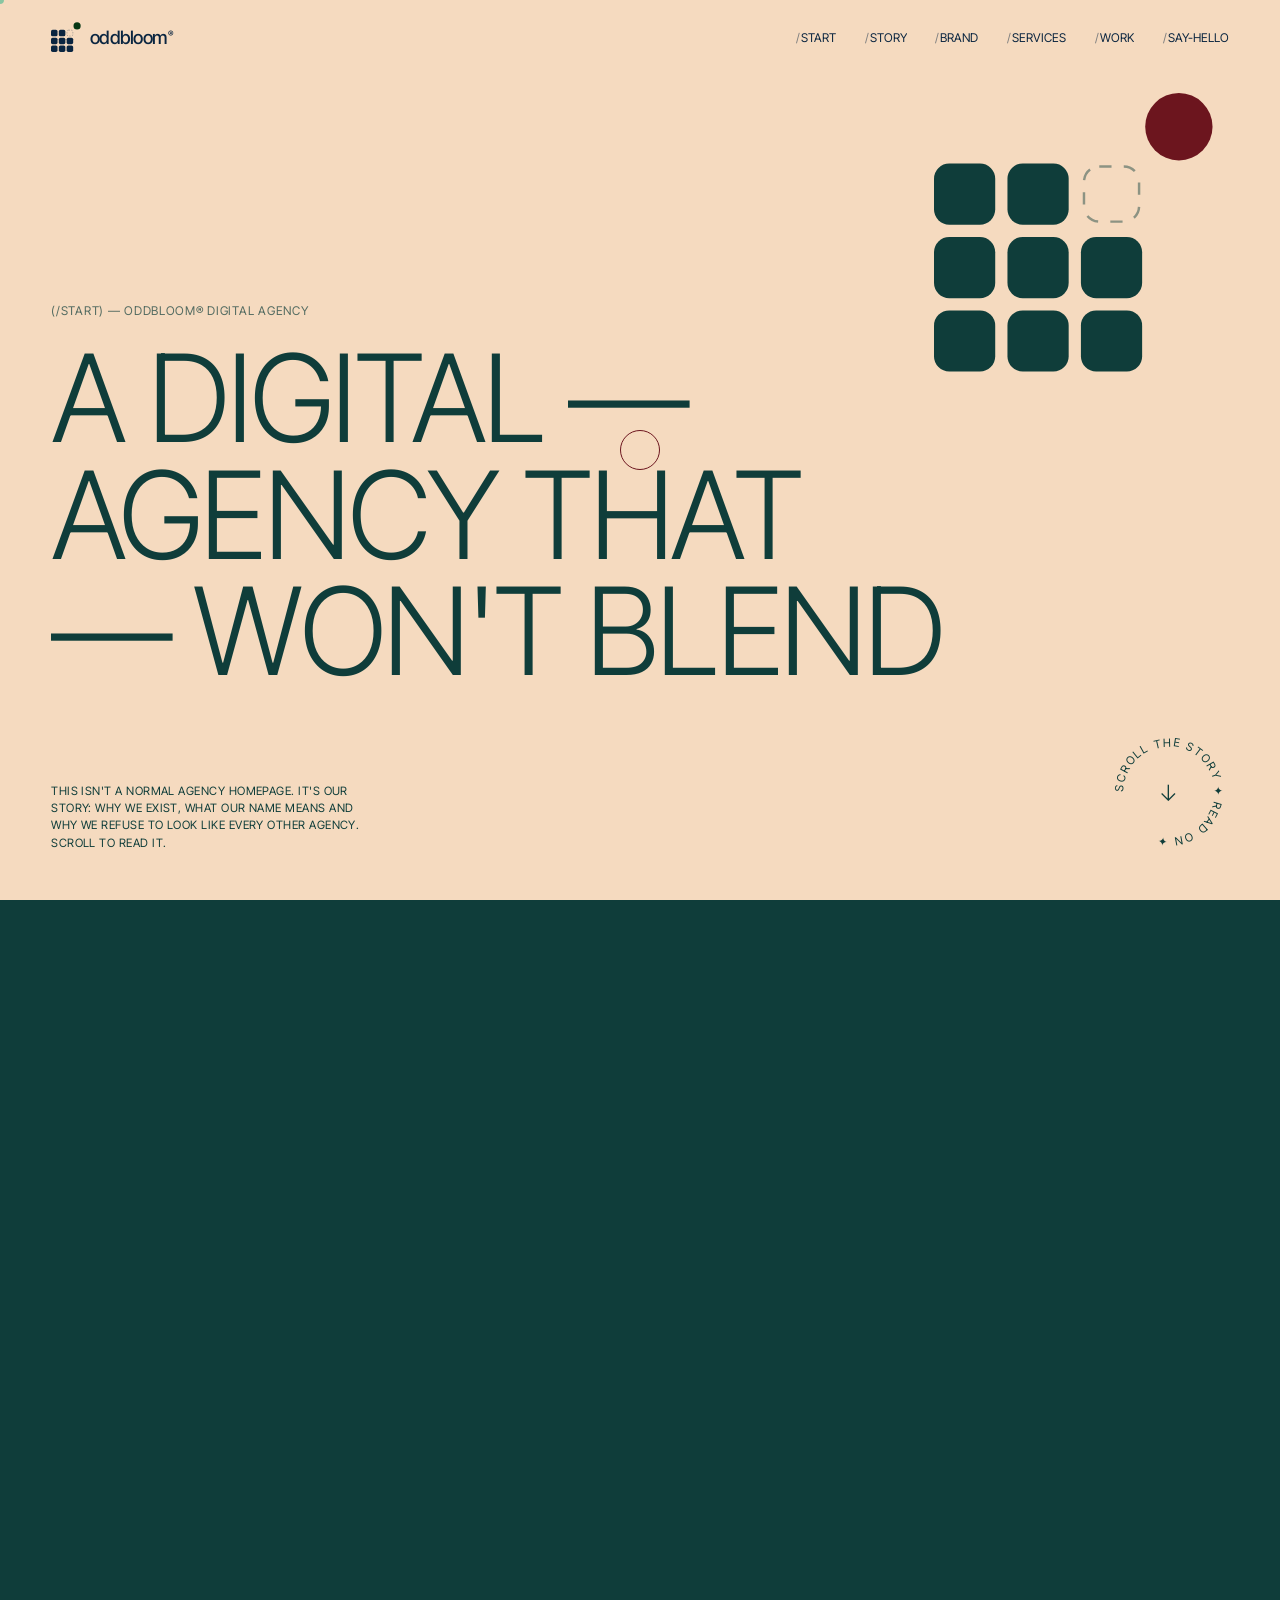
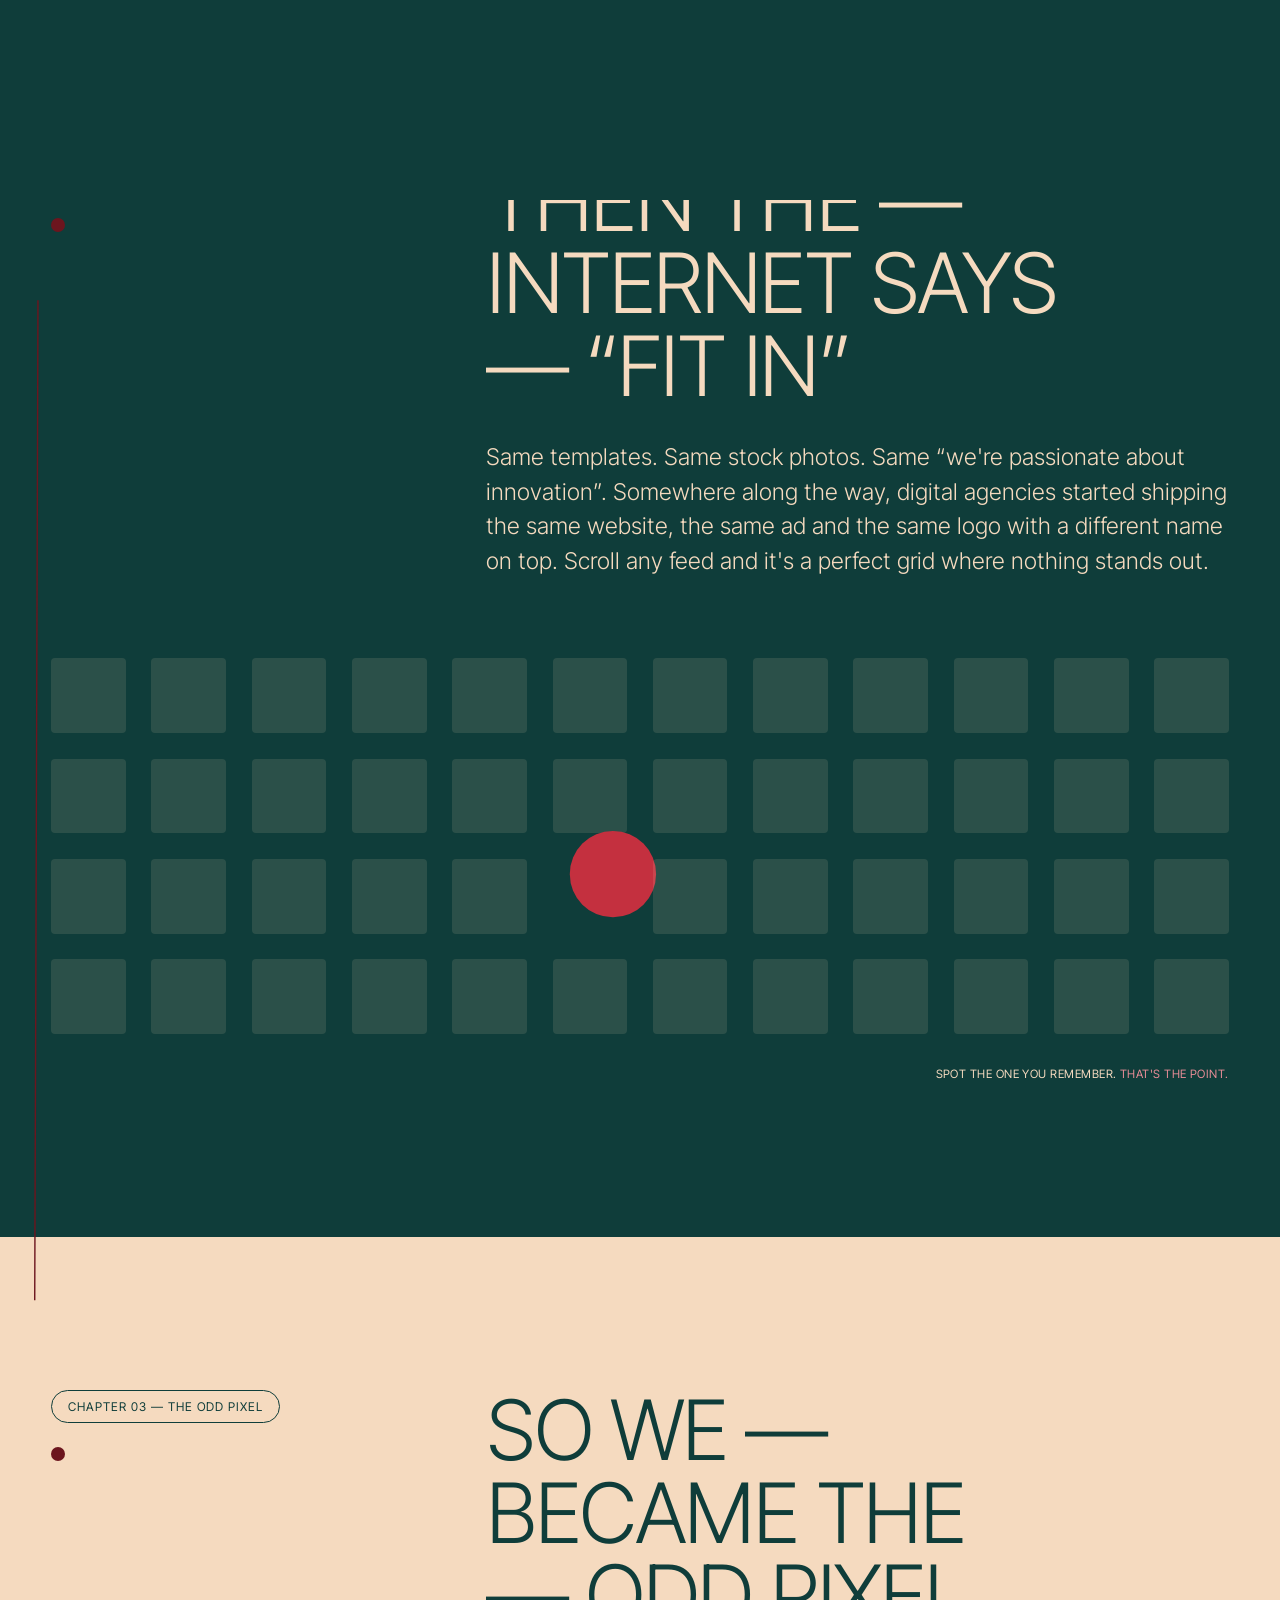
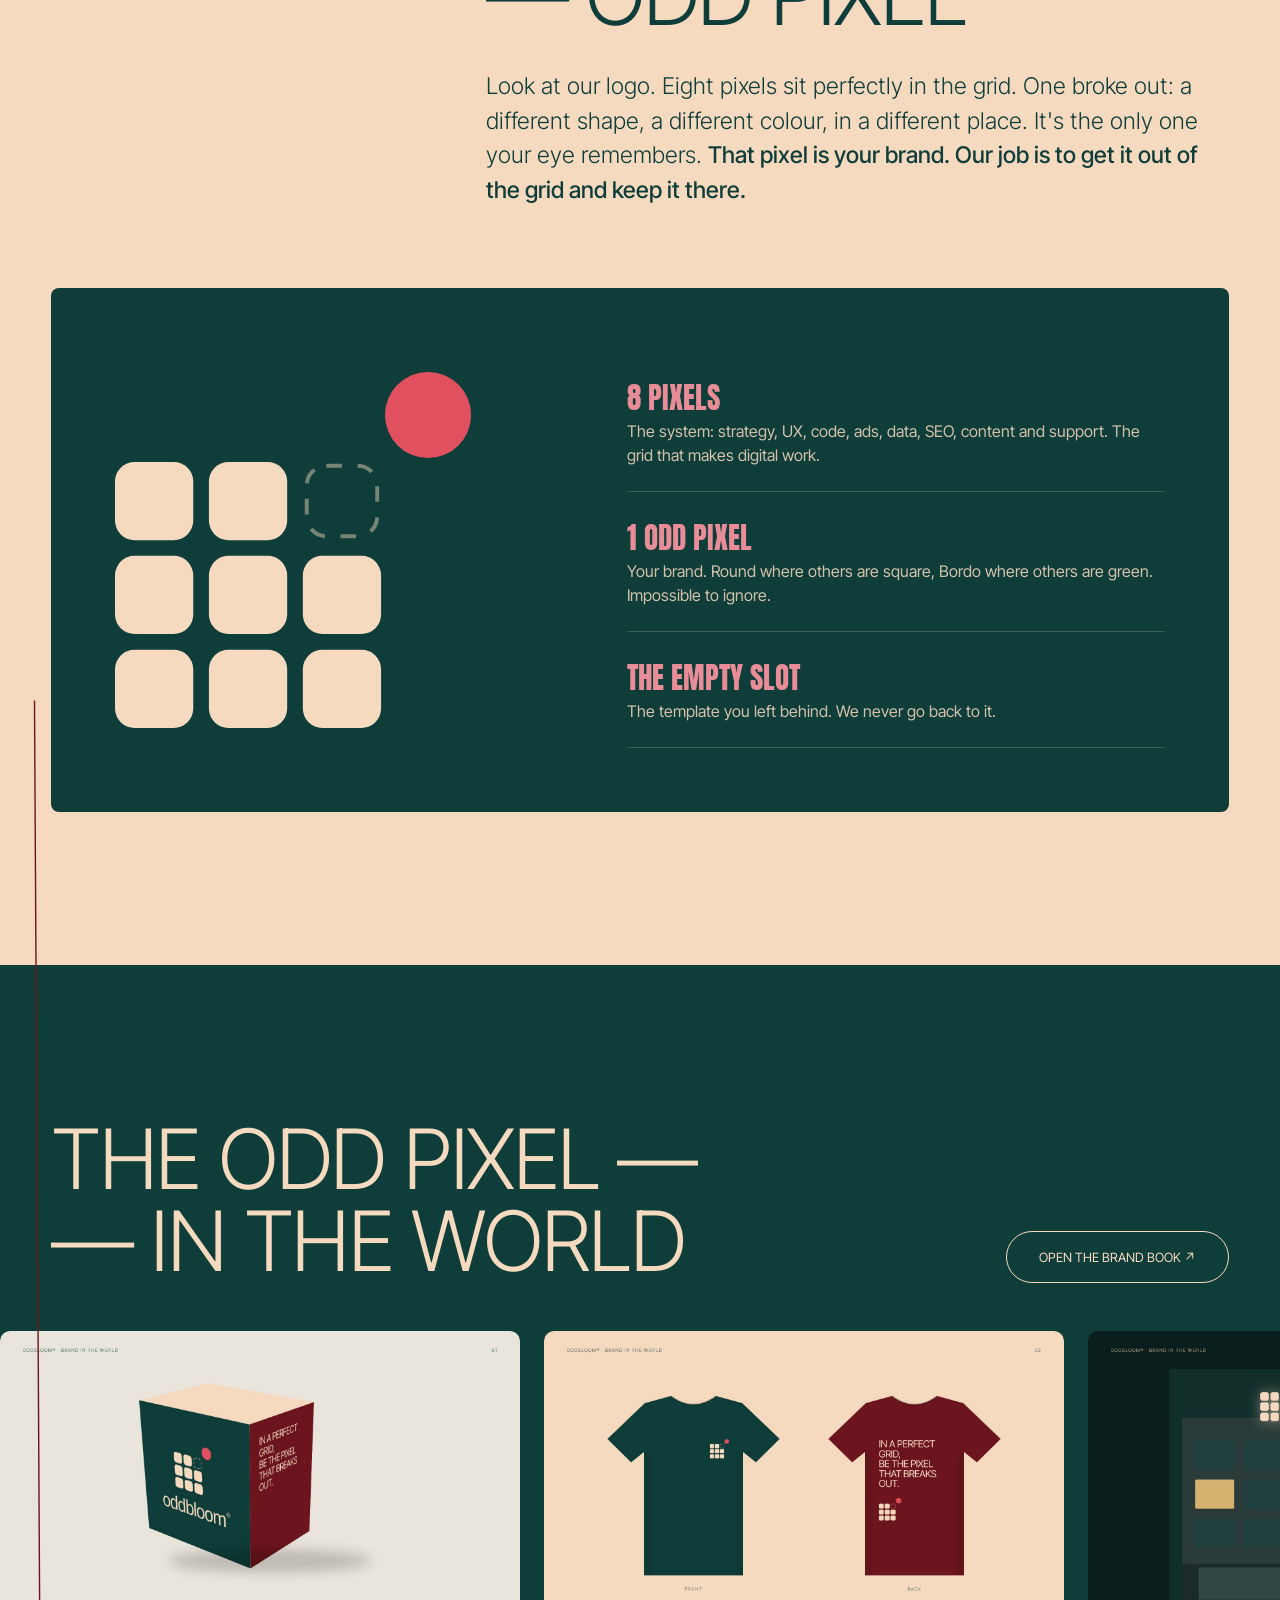
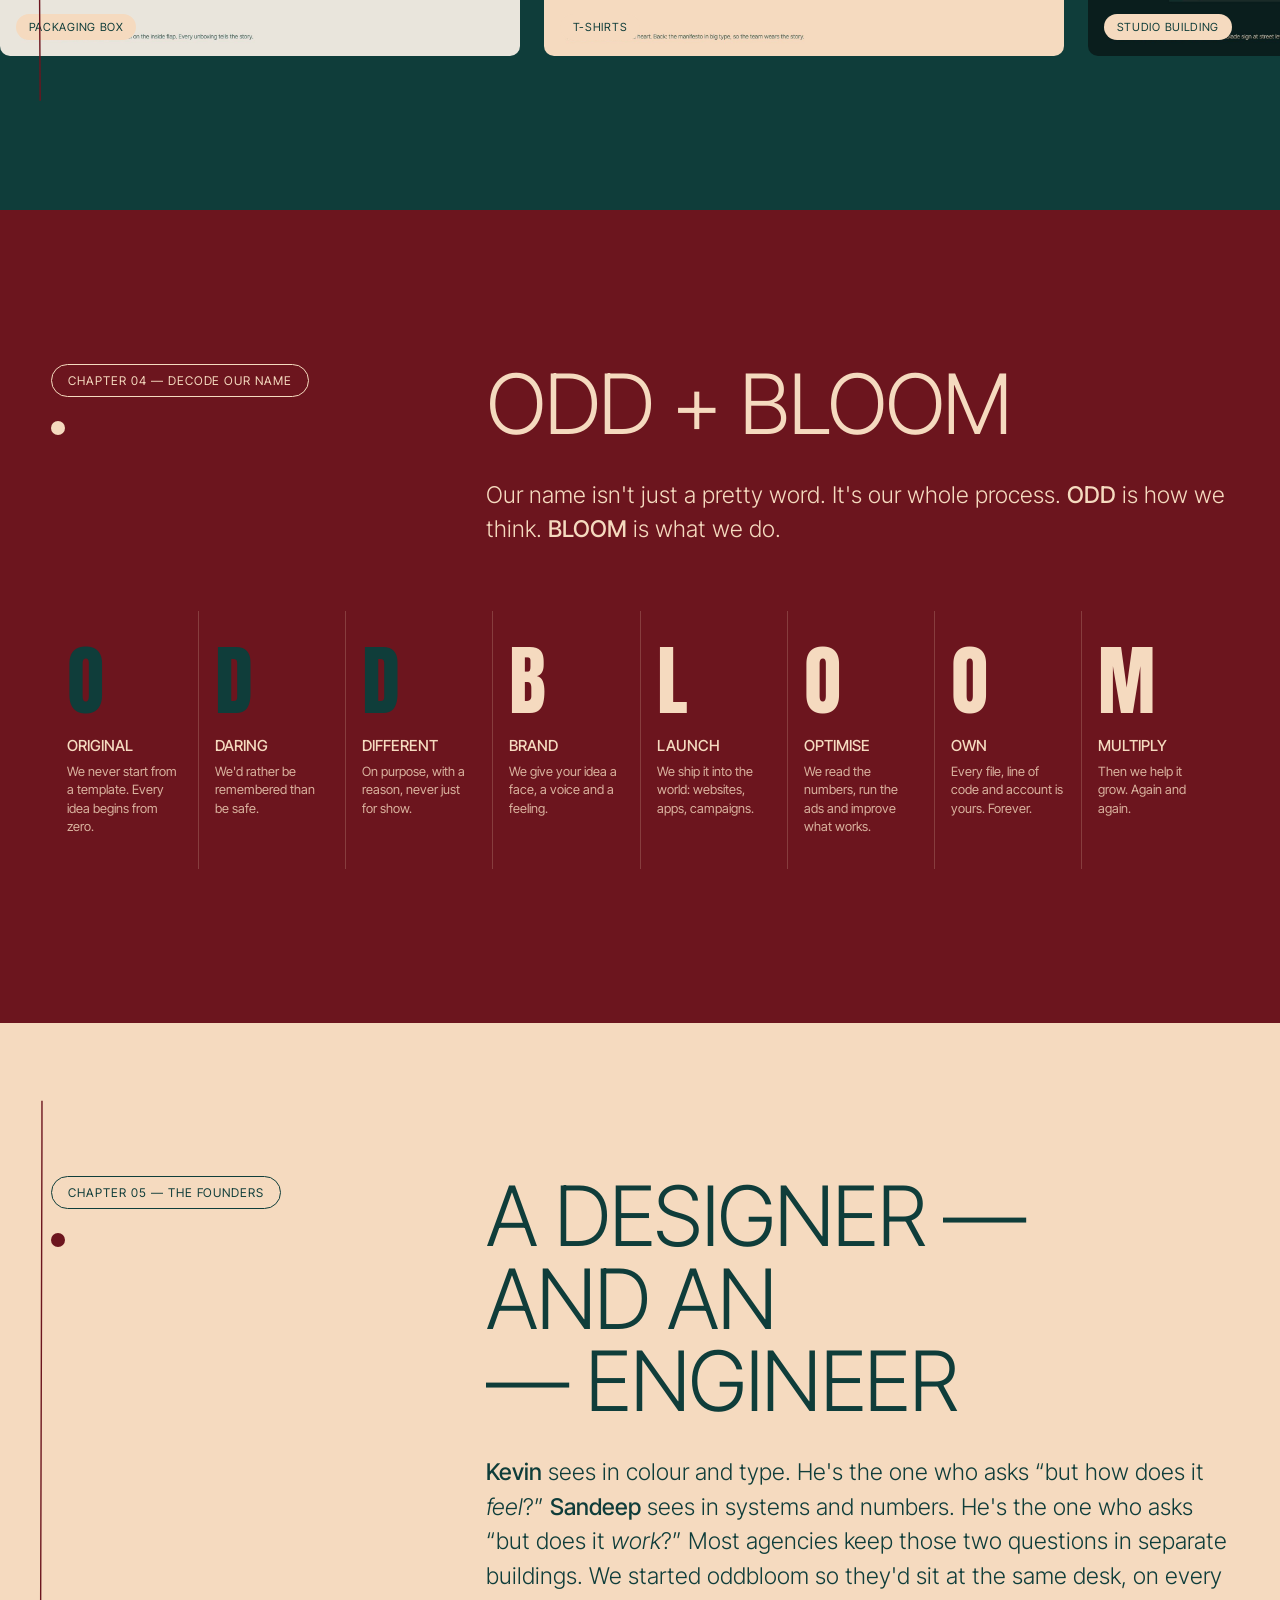
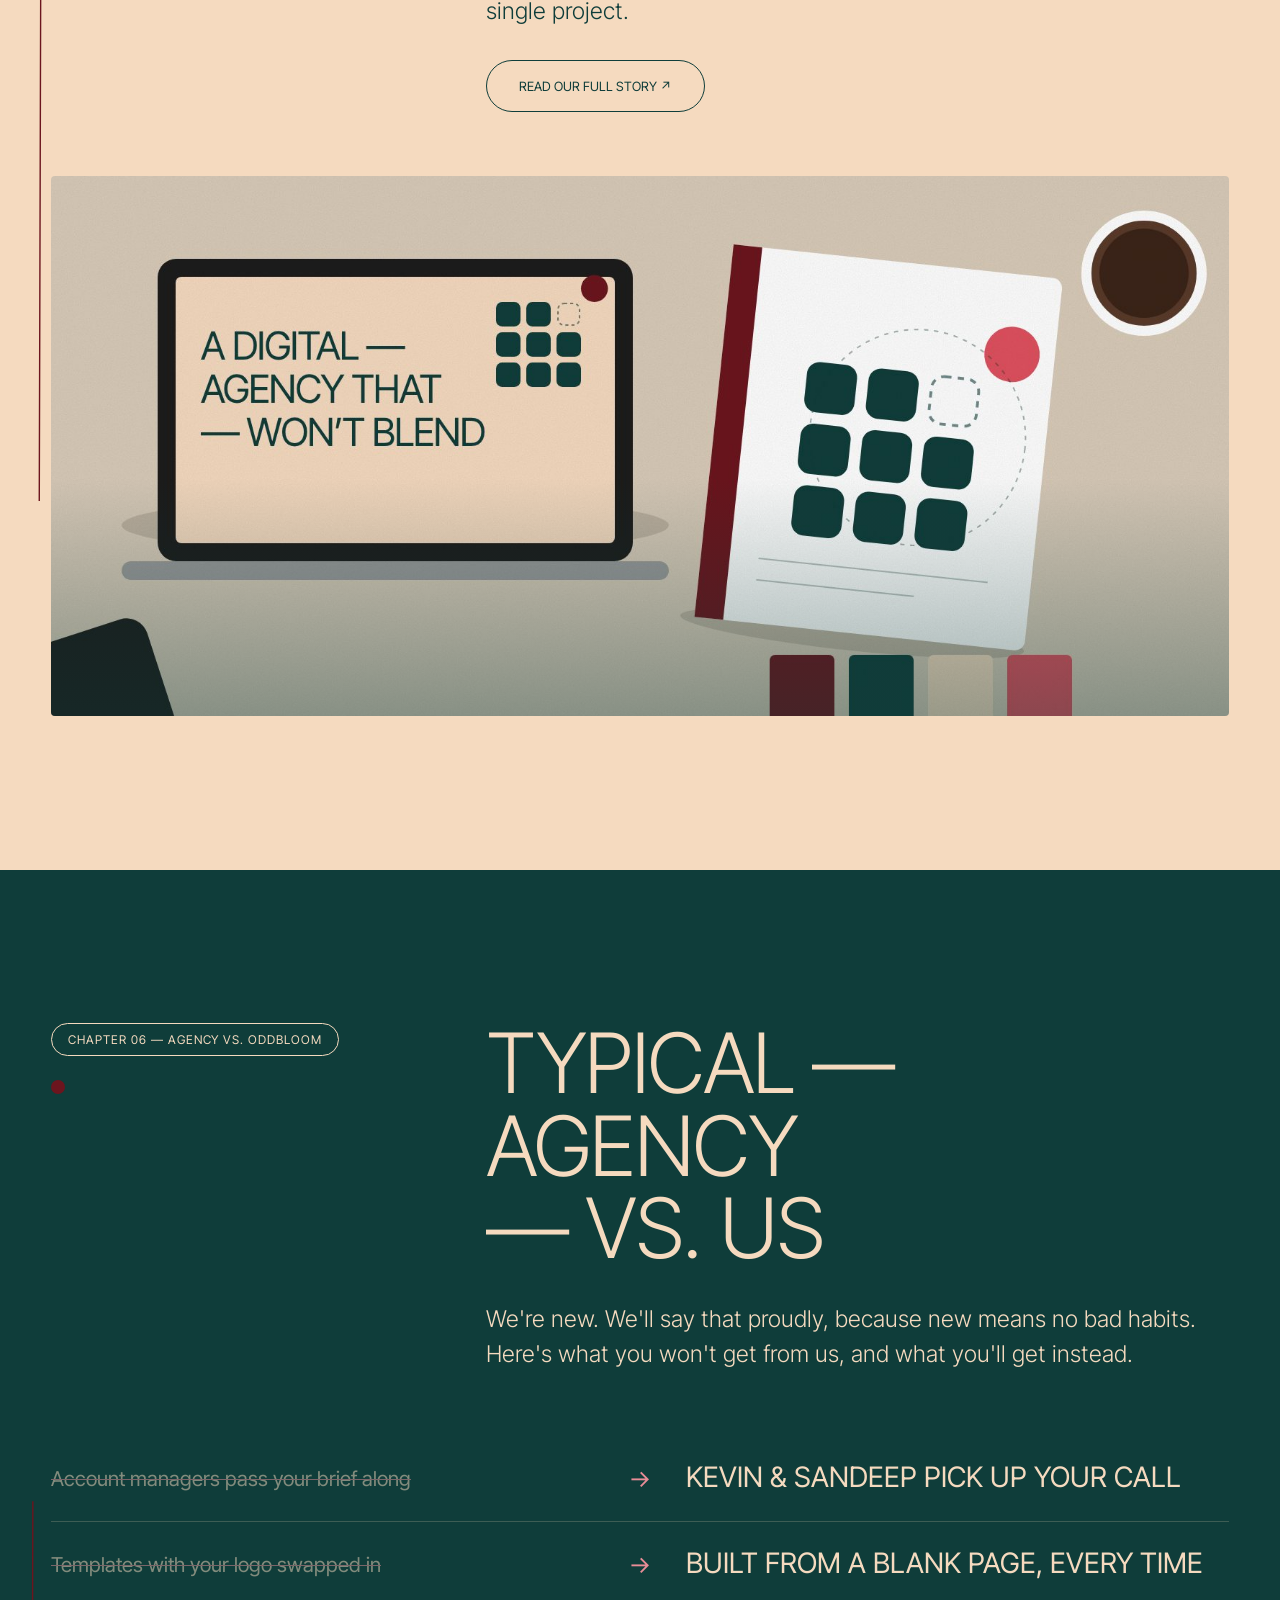
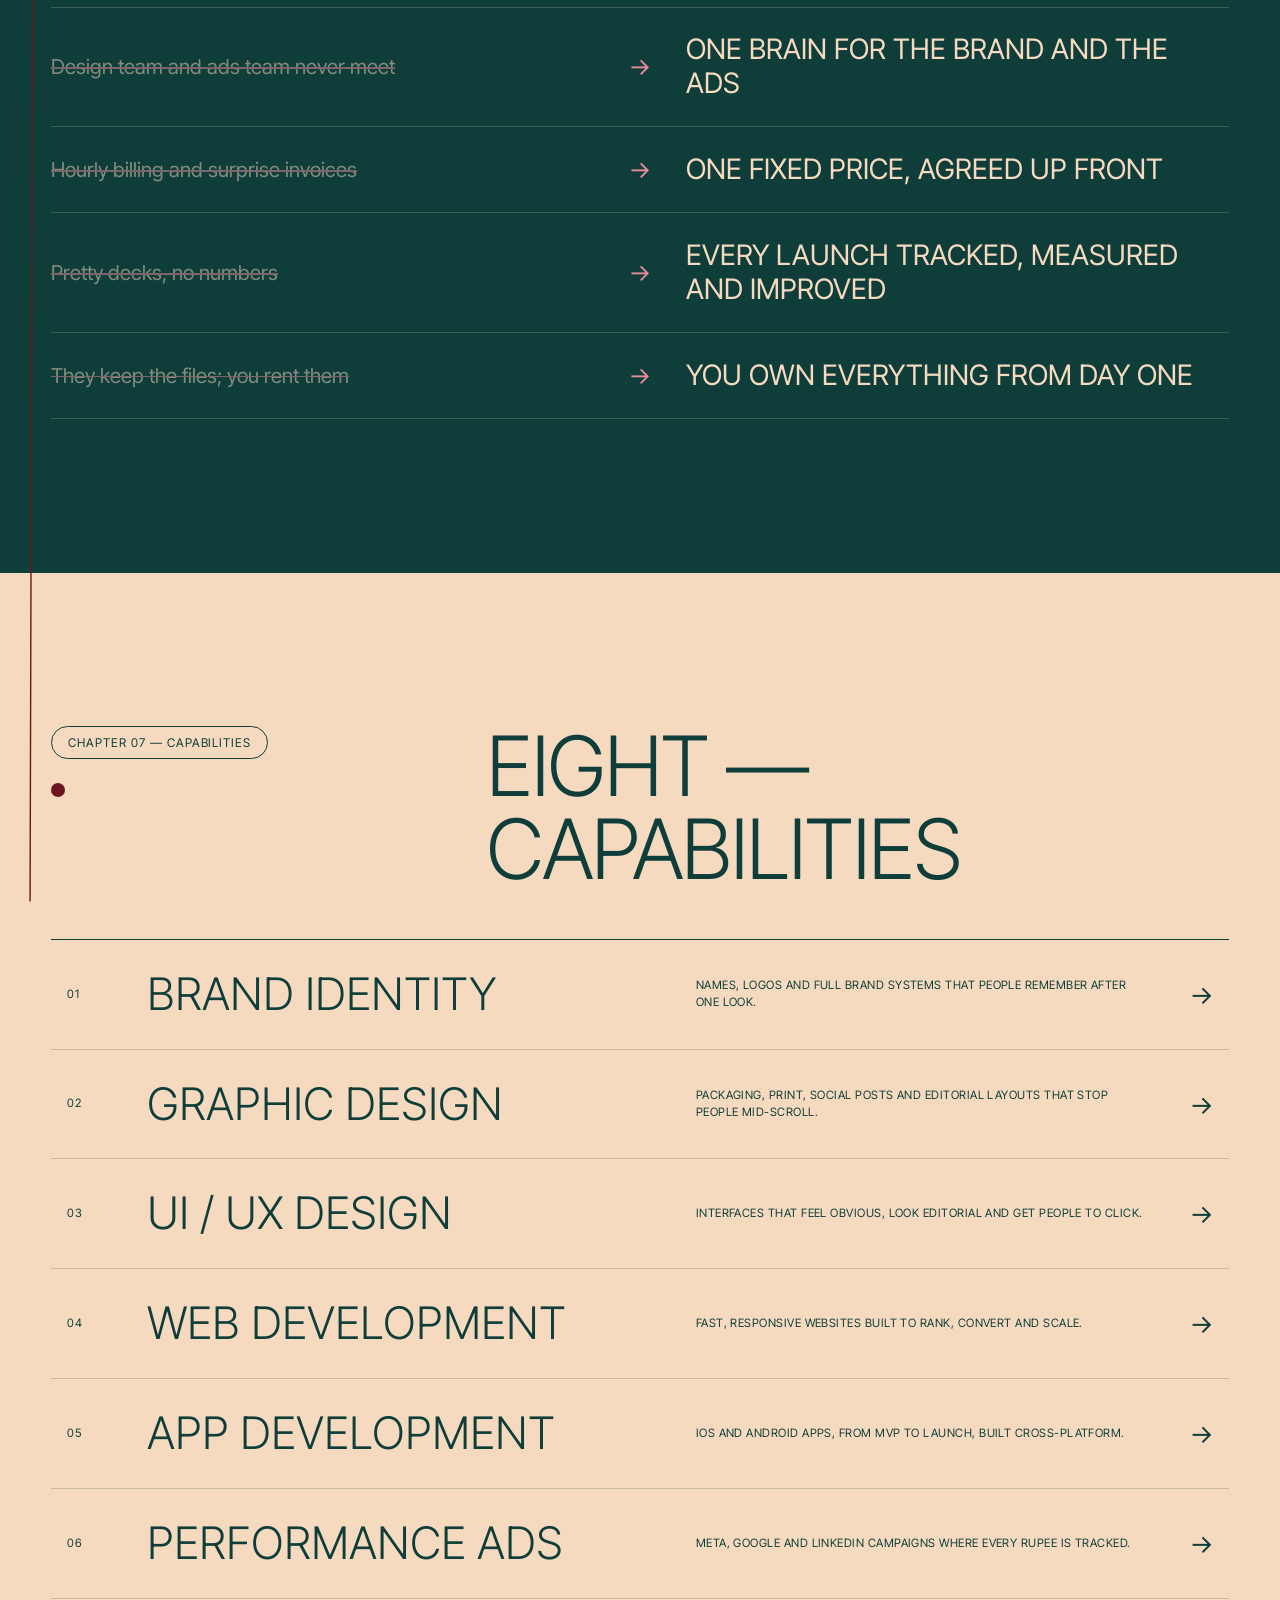
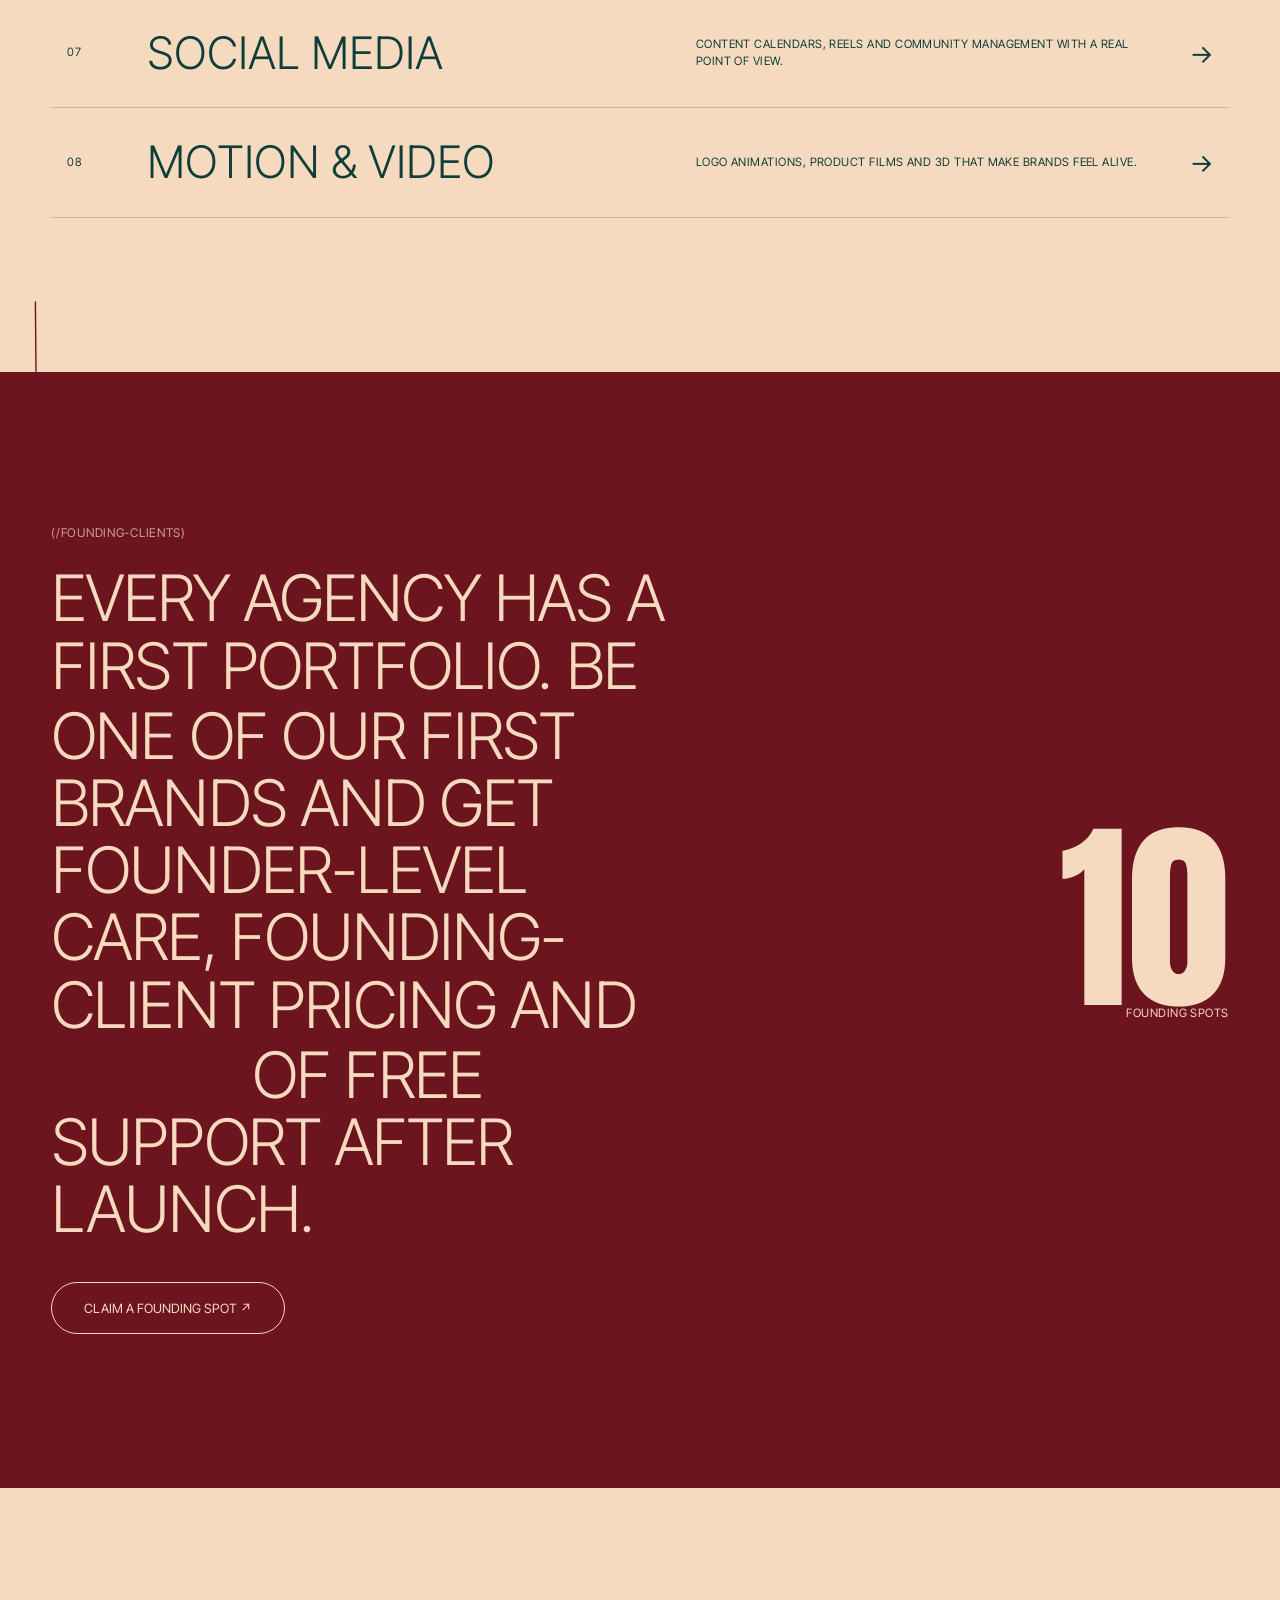
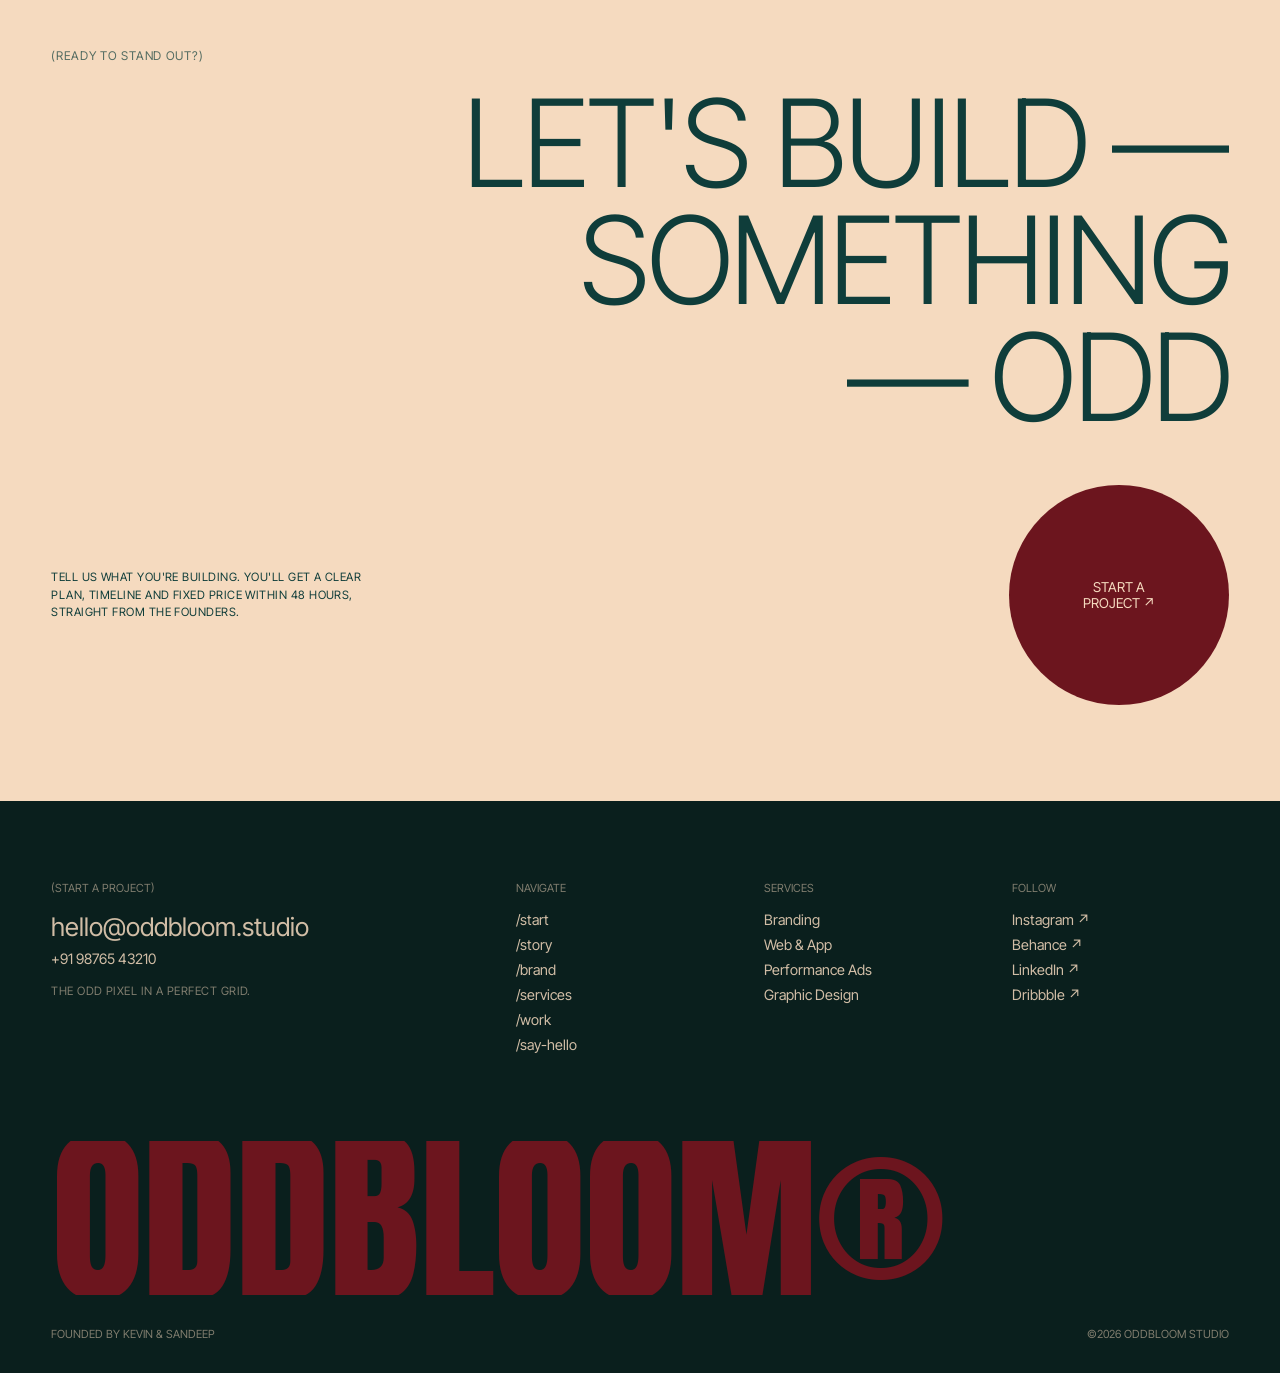
==== index.html @ 6abc6813 "first commit" ====
<!DOCTYPE html>
<html lang="en">
<head>
<meta charset="UTF-8"><meta name="viewport" content="width=device-width, initial-scale=1.0">
<title>Digital agency that won’t blend in — oddbloom® Digital Agency</title>
<meta name="description" content="oddbloom — a new-generation digital agency for brand, design, development and ads. Founded by Kevin & Sandeep.">
<meta property="og:title" content="oddbloom® — the digital agency that won’t blend in."><meta name="theme-color" content="#0F3D3A">
<link rel="icon" href="data:image/svg+xml,%3Csvg xmlns='http://www.w3.org/2000/svg' viewBox='-6 -6 58 58'%3E%3Crect x='-6' y='-6' width='58' height='58' rx='12' fill='%230F3D3A'/%3E%3Cg fill='%23F5DABF'%3E%3Crect x='0' y='12' width='10' height='10' rx='2.5'/%3E%3Crect x='12' y='12' width='10' height='10' rx='2.5'/%3E%3Crect x='0' y='24' width='10' height='10' rx='2.5'/%3E%3Crect x='12' y='24' width='10' height='10' rx='2.5'/%3E%3Crect x='24' y='24' width='10' height='10' rx='2.5'/%3E%3Crect x='0' y='36' width='10' height='10' rx='2.5'/%3E%3Crect x='12' y='36' width='10' height='10' rx='2.5'/%3E%3Crect x='24' y='36' width='10' height='10' rx='2.5'/%3E%3C/g%3E%3Ccircle cx='40' cy='6' r='5.5' fill='%23E0505E'/%3E%3C/svg%3E">
<link rel="preconnect" href="https://fonts.googleapis.com"><link rel="preconnect" href="https://fonts.gstatic.com" crossorigin>
<link href="https://fonts.googleapis.com/css2?family=Anton&family=Inter+Tight:wght@300;400;500&display=swap" rel="stylesheet">
<link rel="stylesheet" href="css/style.css">
</head>
<body>
<div class="preloader" id="preloader">
  <div class="pl-layer b"></div>
  <div class="pl-layer g">
    <div class="pl-top"><span>(Digital agency — est. 2026)</span><span>Kevin &amp; Sandeep</span></div>
    <div class="pl-logo"><svg class="mark" viewBox="0 0 46 46" aria-hidden="true"><g class="rot"><rect class="px" x="0" y="12" width="10" height="10" rx="2.5"/><rect class="px" x="12" y="12" width="10" height="10" rx="2.5"/><rect class="px" x="0" y="24" width="10" height="10" rx="2.5"/><rect class="px" x="12" y="24" width="10" height="10" rx="2.5"/><rect class="px" x="24" y="24" width="10" height="10" rx="2.5"/><rect class="px" x="0" y="36" width="10" height="10" rx="2.5"/><rect class="px" x="12" y="36" width="10" height="10" rx="2.5"/><rect class="px" x="24" y="36" width="10" height="10" rx="2.5"/></g><rect class="ghost" x="24.5" y="12.5" width="9" height="9" rx="2.5"/><circle class="odd" cx="40" cy="6" r="5.5"/></svg><span>oddbloom</span></div>
    <div><div class="pl-words"><span>Odd ideas.</span><span>Bold design.</span><span>Smart ads.</span><span>Digital growth.</span></div>
    <div class="pl-bottom"><div class="pl-count"><span id="plCount">0</span>%</div><div class="pl-bar"><i id="plBar"></i></div></div></div>
  </div>
</div>
<div class="pt"><i></i><i></i></div>
<div class="cursor"></div><div class="cursor-ring"></div>
<div class="progress"></div>
<header class="header">
  <a href="index.html" class="logo" aria-label="oddbloom home"><svg class="mark" viewBox="0 0 46 46" aria-hidden="true"><g><rect class="px" x="0" y="12" width="10" height="10" rx="2.5"/><rect class="px" x="12" y="12" width="10" height="10" rx="2.5"/><rect class="px" x="0" y="24" width="10" height="10" rx="2.5"/><rect class="px" x="12" y="24" width="10" height="10" rx="2.5"/><rect class="px" x="24" y="24" width="10" height="10" rx="2.5"/><rect class="px" x="0" y="36" width="10" height="10" rx="2.5"/><rect class="px" x="12" y="36" width="10" height="10" rx="2.5"/><rect class="px" x="24" y="36" width="10" height="10" rx="2.5"/></g><rect class="ghost" x="24.5" y="12.5" width="9" height="9" rx="2.5"/><circle class="odd" cx="40" cy="6" r="5.5"/></svg><span>oddbloom<sup>®</sup></span></a>
  <nav class="nav"><a href="index.html"><i>/</i>start</a><a href="about.html"><i>/</i>story</a><a href="brand.html"><i>/</i>brand</a><a href="services.html"><i>/</i>services</a><a href="work.html"><i>/</i>work</a><a href="contact.html"><i>/</i>say-hello</a></nav>
  <button class="menu-btn" aria-label="Menu"><span></span><span></span></button>
</header>
<div class="menu">
  <a href="index.html"><span>/start</span></a><a href="about.html"><span>/story</span></a><a href="brand.html"><span>/brand</span></a><a href="services.html"><span>/services</span></a><a href="work.html"><span>/work</span></a><a href="contact.html"><span>/say-hello</span></a>
</div>
<main>
<section class="hero story-hero">
  <div class="hero-mark"><svg class="mark" viewBox="0 0 46 46" aria-hidden="true"><g class="rot"><rect class="px" x="0" y="12" width="10" height="10" rx="2.5"/><rect class="px" x="12" y="12" width="10" height="10" rx="2.5"/><rect class="px" x="0" y="24" width="10" height="10" rx="2.5"/><rect class="px" x="12" y="24" width="10" height="10" rx="2.5"/><rect class="px" x="24" y="24" width="10" height="10" rx="2.5"/><rect class="px" x="0" y="36" width="10" height="10" rx="2.5"/><rect class="px" x="12" y="36" width="10" height="10" rx="2.5"/><rect class="px" x="24" y="36" width="10" height="10" rx="2.5"/></g><rect class="ghost" x="24.5" y="12.5" width="9" height="9" rx="2.5"/><circle class="odd" cx="40" cy="6" r="5.5"/></svg></div>
  <span class="label">(/start) — oddbloom® digital agency</span>
  <h1 class="big"><span class="line"><span>A DIGITAL —</span></span><span class="line"><span>AGENCY THAT</span></span><span class="line"><span>— WON'T BLEND</span></span></h1>
  <div class="hero-meta">
    <p class="small">This isn't a normal agency homepage. It's our story: why we exist, what our name means and why we refuse to look like every other agency. Scroll to read it.</p>
    <div class="circle-badge"><svg viewBox="0 0 100 100"><defs><path id="c" d="M50,50 m-38,0 a38,38 0 1,1 76,0 a38,38 0 1,1 -76,0"/></defs><text><textPath href="#c">scroll the story ✦ read on ✦ </textPath></text></svg><b>↓</b></div>
  </div>
</section>

<div class="chapter-ind"><i></i><span>Prologue</span></div>
<div class="story">
  <svg class="stem" preserveAspectRatio="none" viewBox="0 0 10 1000"><path d="M5 0 C 9 120, 1 240, 5 360 S 9 600, 5 720 S 1 900, 5 1000"/></svg>

  <!-- CHAPTER 1 -->
  <section class="chapter sec">
    <div class="container split">
      <div><span class="chap-tag" data-chapter="01 — The Idea">Chapter 01 — The Idea</span><span class="bud"></span></div>
      <div>
        <p class="statement scrub">It starts with a thought you can't shake. A café that feels like home. An app your city needs. A brand your grandmother would be proud of. It's a little strange and it doesn't fit any category yet. Most agencies try to sand it down until it fits a template. We think that oddness is your biggest advantage.</p>
      </div>
    </div>
  </section>

  <!-- CHAPTER 2 -->
  <section class="chapter sec dark">
    <div class="container">
      <div class="split">
        <div><span class="chap-tag" data-chapter="02 — The Scroll of Sameness">Chapter 02 — The Scroll of Sameness</span><span class="bud"></span></div>
        <div>
          <h2 class="h2"><span class="line"><span>THEN THE —</span></span><span class="line"><span>INTERNET SAYS</span></span><span class="line"><span>— “FIT IN”</span></span></h2>
          <p class="lead reveal">Same templates. Same stock photos. Same “we're passionate about innovation”. Somewhere along the way, digital agencies started shipping the same website, the same ad and the same logo with a different name on top. Scroll any feed and it's a perfect grid where nothing stands out.</p>
        </div>
      </div>
      <div class="field-wrap reveal"><div class="field-grid"><i></i><i></i><i></i><i></i><i></i><i></i><i></i><i></i><i></i><i></i><i></i><i></i><i></i><i></i><i></i><i></i><i></i><i></i><i></i><i></i><i></i><i></i><i></i><i></i><i></i><i></i><i></i><i></i><i></i><i class="odd-one"></i><i></i><i></i><i></i><i></i><i></i><i></i><i></i><i></i><i></i><i></i><i></i><i></i><i></i><i></i><i></i><i></i><i></i><i></i></div><p class="small field-cap">Spot the one you remember. <span>That's the point.</span></p></div>
    </div>
  </section>

  <!-- CHAPTER 3 -->
  <section class="chapter sec">
    <div class="container">
      <div class="split">
        <div><span class="chap-tag" data-chapter="03 — The Odd Pixel">Chapter 03 — The Odd Pixel</span><span class="bud"></span></div>
        <div>
          <h2 class="h2"><span class="line"><span>SO WE —</span></span><span class="line"><span>BECAME THE</span></span><span class="line"><span>— ODD PIXEL</span></span></h2>
          <p class="lead reveal">Look at our logo. Eight pixels sit perfectly in the grid. One broke out: a different shape, a different colour, in a different place. It's the only one your eye remembers. <strong>That pixel is your brand. Our job is to get it out of the grid and keep it there.</strong></p>
        </div>
      </div>
      <div class="logo-explain reveal">
        <div class="le-mark"><svg class="mark" viewBox="0 0 46 46" aria-hidden="true"><g class="rot"><rect class="px" x="0" y="12" width="10" height="10" rx="2.5"/><rect class="px" x="12" y="12" width="10" height="10" rx="2.5"/><rect class="px" x="0" y="24" width="10" height="10" rx="2.5"/><rect class="px" x="12" y="24" width="10" height="10" rx="2.5"/><rect class="px" x="24" y="24" width="10" height="10" rx="2.5"/><rect class="px" x="0" y="36" width="10" height="10" rx="2.5"/><rect class="px" x="12" y="36" width="10" height="10" rx="2.5"/><rect class="px" x="24" y="36" width="10" height="10" rx="2.5"/></g><rect class="ghost" x="24.5" y="12.5" width="9" height="9" rx="2.5"/><circle class="odd" cx="40" cy="6" r="5.5"/></svg></div>
        <div class="le-notes">
          <div><b>8 pixels</b><span>The system: strategy, UX, code, ads, data, SEO, content and support. The grid that makes digital work.</span></div>
          <div><b>1 odd pixel</b><span>Your brand. Round where others are square, Bordo where others are green. Impossible to ignore.</span></div>
          <div><b>The empty slot</b><span>The template you left behind. We never go back to it.</span></div>
        </div>
      </div>
    </div>
  </section>

  <section class="sec dark strip-sec">
  <div class="container sec-head"><h2 class="h2"><span class="line"><span>THE ODD PIXEL —</span></span><span class="line"><span>— IN THE WORLD</span></span></h2><a href="brand.html" class="btn"><span>Open the brand book ↗</span></a></div>
  <div class="strip"><div class="strip-track"><a href="brand.html#world" class="strip-item"><img src="assets/mockups/box.jpg" alt="oddbloom Packaging box mockup" loading="lazy"><span>Packaging box</span></a><a href="brand.html#world" class="strip-item"><img src="assets/mockups/tshirts.jpg" alt="oddbloom T-shirts mockup" loading="lazy"><span>T-shirts</span></a><a href="brand.html#world" class="strip-item"><img src="assets/mockups/building.jpg" alt="oddbloom Studio building mockup" loading="lazy"><span>Studio building</span></a><a href="brand.html#world" class="strip-item"><img src="assets/mockups/cards.jpg" alt="oddbloom Business cards mockup" loading="lazy"><span>Business cards</span></a><a href="brand.html#world" class="strip-item"><img src="assets/mockups/mug.jpg" alt="oddbloom Coffee mug mockup" loading="lazy"><span>Coffee mug</span></a><a href="brand.html#world" class="strip-item"><img src="assets/mockups/tote.jpg" alt="oddbloom Tote bag mockup" loading="lazy"><span>Tote bag</span></a><a href="brand.html#world" class="strip-item"><img src="assets/mockups/billboard.jpg" alt="oddbloom Billboard mockup" loading="lazy"><span>Billboard</span></a><a href="brand.html#world" class="strip-item"><img src="assets/mockups/app.jpg" alt="oddbloom Mobile app mockup" loading="lazy"><span>Mobile app</span></a><a href="brand.html#world" class="strip-item"><img src="assets/mockups/laptop.jpg" alt="oddbloom Website mockup" loading="lazy"><span>Website</span></a><a href="brand.html#world" class="strip-item"><img src="assets/mockups/stickers.jpg" alt="oddbloom Sticker pack mockup" loading="lazy"><span>Sticker pack</span></a><a href="brand.html#world" class="strip-item"><img src="assets/mockups/box.jpg" alt="oddbloom Packaging box mockup" loading="lazy"><span>Packaging box</span></a><a href="brand.html#world" class="strip-item"><img src="assets/mockups/tshirts.jpg" alt="oddbloom T-shirts mockup" loading="lazy"><span>T-shirts</span></a><a href="brand.html#world" class="strip-item"><img src="assets/mockups/building.jpg" alt="oddbloom Studio building mockup" loading="lazy"><span>Studio building</span></a><a href="brand.html#world" class="strip-item"><img src="assets/mockups/cards.jpg" alt="oddbloom Business cards mockup" loading="lazy"><span>Business cards</span></a><a href="brand.html#world" class="strip-item"><img src="assets/mockups/mug.jpg" alt="oddbloom Coffee mug mockup" loading="lazy"><span>Coffee mug</span></a><a href="brand.html#world" class="strip-item"><img src="assets/mockups/tote.jpg" alt="oddbloom Tote bag mockup" loading="lazy"><span>Tote bag</span></a><a href="brand.html#world" class="strip-item"><img src="assets/mockups/billboard.jpg" alt="oddbloom Billboard mockup" loading="lazy"><span>Billboard</span></a><a href="brand.html#world" class="strip-item"><img src="assets/mockups/app.jpg" alt="oddbloom Mobile app mockup" loading="lazy"><span>Mobile app</span></a><a href="brand.html#world" class="strip-item"><img src="assets/mockups/laptop.jpg" alt="oddbloom Website mockup" loading="lazy"><span>Website</span></a><a href="brand.html#world" class="strip-item"><img src="assets/mockups/stickers.jpg" alt="oddbloom Sticker pack mockup" loading="lazy"><span>Sticker pack</span></a></div></div>
</section>
  <!-- CHAPTER 4 -->
  <section class="chapter sec bordo">
    <div class="container">
      <div class="split">
        <div><span class="chap-tag" data-chapter="04 — Decode Our Name">Chapter 04 — Decode Our Name</span><span class="bud"></span></div>
        <div><h2 class="h2"><span class="line"><span>ODD + BLOOM</span></span></h2><p class="lead reveal">Our name isn't just a pretty word. It's our whole process. <strong>ODD</strong> is how we think. <strong>BLOOM</strong> is what we do.</p></div>
      </div>
      <div class="name-grid"><div class="nl reveal" style="transition-delay:0.0s"><b class="odd-l">O</b><h4>Original</h4><p>We never start from a template. Every idea begins from zero.</p></div><div class="nl reveal" style="transition-delay:0.07s"><b class="odd-l">D</b><h4>Daring</h4><p>We'd rather be remembered than be safe.</p></div><div class="nl reveal" style="transition-delay:0.14s"><b class="odd-l">D</b><h4>Different</h4><p>On purpose, with a reason, never just for show.</p></div><div class="nl reveal" style="transition-delay:0.21000000000000002s"><b class="">B</b><h4>Brand</h4><p>We give your idea a face, a voice and a feeling.</p></div><div class="nl reveal" style="transition-delay:0.28s"><b class="">L</b><h4>Launch</h4><p>We ship it into the world: websites, apps, campaigns.</p></div><div class="nl reveal" style="transition-delay:0.35000000000000003s"><b class="">O</b><h4>Optimise</h4><p>We read the numbers, run the ads and improve what works.</p></div><div class="nl reveal" style="transition-delay:0.42000000000000004s"><b class="">O</b><h4>Own</h4><p>Every file, line of code and account is yours. Forever.</p></div><div class="nl reveal" style="transition-delay:0.49000000000000005s"><b class="">M</b><h4>Multiply</h4><p>Then we help it grow. Again and again.</p></div></div>
    </div>
  </section>

  <!-- CHAPTER 5 -->
  <section class="chapter sec">
    <div class="container">
      <div class="split">
        <div><span class="chap-tag" data-chapter="05 — The Founders">Chapter 05 — The Founders</span><span class="bud"></span></div>
        <div>
          <h2 class="h2"><span class="line"><span>A DESIGNER —</span></span><span class="line"><span>AND AN</span></span><span class="line"><span>— ENGINEER</span></span></h2>
          <p class="lead reveal"><strong>Kevin</strong> sees in colour and type. He's the one who asks “but how does it <em>feel</em>?” <strong>Sandeep</strong> sees in systems and numbers. He's the one who asks “but does it <em>work</em>?” Most agencies keep those two questions in separate buildings. We started oddbloom so they'd sit at the same desk, on every single project.</p>
          <a href="about.html" class="btn reveal" style="margin-top:2rem"><span>Read our full story ↗</span></a>
        </div>
      </div>
      <div class="wide-img reveal" style="margin-top:4rem"><div class="ph"><img src="assets/img/studio.jpg" alt="The oddbloom desk" loading="lazy"></div></div>
    </div>
  </section>

  <!-- CHAPTER 6 -->
  <section class="chapter sec dark">
    <div class="container">
      <div class="split">
        <div><span class="chap-tag" data-chapter="06 — Agency vs. oddbloom">Chapter 06 — Agency vs. oddbloom</span><span class="bud"></span></div>
        <div><h2 class="h2"><span class="line"><span>TYPICAL —</span></span><span class="line"><span>AGENCY</span></span><span class="line"><span>— VS. US</span></span></h2><p class="lead reveal">We're new. We'll say that proudly, because new means no bad habits. Here's what you won't get from us, and what you'll get instead.</p></div>
      </div>
      <div class="vs"><div class="vs-row reveal"><span class="them">Account managers pass your brief along</span><span class="vs-arrow">→</span><span class="us">Kevin &amp; Sandeep pick up your call</span></div><div class="vs-row reveal"><span class="them">Templates with your logo swapped in</span><span class="vs-arrow">→</span><span class="us">Built from a blank page, every time</span></div><div class="vs-row reveal"><span class="them">Design team and ads team never meet</span><span class="vs-arrow">→</span><span class="us">One brain for the brand and the ads</span></div><div class="vs-row reveal"><span class="them">Hourly billing and surprise invoices</span><span class="vs-arrow">→</span><span class="us">One fixed price, agreed up front</span></div><div class="vs-row reveal"><span class="them">Pretty decks, no numbers</span><span class="vs-arrow">→</span><span class="us">Every launch tracked, measured and improved</span></div><div class="vs-row reveal"><span class="them">They keep the files; you rent them</span><span class="vs-arrow">→</span><span class="us">You own everything from day one</span></div></div>
    </div>
  </section>

  <!-- CHAPTER 7 -->
  <section class="chapter sec">
    <div class="container">
      <div class="split">
        <div><span class="chap-tag" data-chapter="07 — Capabilities">Chapter 07 — Capabilities</span><span class="bud"></span></div>
        <div><h2 class="h2"><span class="line"><span>EIGHT —</span></span><span class="line"><span>CAPABILITIES</span></span></h2></div>
      </div>
      <div class="srv cream-bg" style="margin-top:3rem"><a href="services.html" class="srv-row"><span class="small">01</span><h3>Brand Identity</h3><p class="small">Names, logos and full brand systems that people remember after one look.</p><span class="arr">→</span></a><a href="services.html" class="srv-row"><span class="small">02</span><h3>Graphic Design</h3><p class="small">Packaging, print, social posts and editorial layouts that stop people mid-scroll.</p><span class="arr">→</span></a><a href="services.html" class="srv-row"><span class="small">03</span><h3>UI / UX Design</h3><p class="small">Interfaces that feel obvious, look editorial and get people to click.</p><span class="arr">→</span></a><a href="services.html" class="srv-row"><span class="small">04</span><h3>Web Development</h3><p class="small">Fast, responsive websites built to rank, convert and scale.</p><span class="arr">→</span></a><a href="services.html" class="srv-row"><span class="small">05</span><h3>App Development</h3><p class="small">iOS and Android apps, from MVP to launch, built cross-platform.</p><span class="arr">→</span></a><a href="services.html" class="srv-row"><span class="small">06</span><h3>Performance Ads</h3><p class="small">Meta, Google and LinkedIn campaigns where every rupee is tracked.</p><span class="arr">→</span></a><a href="services.html" class="srv-row"><span class="small">07</span><h3>Social Media</h3><p class="small">Content calendars, reels and community management with a real point of view.</p><span class="arr">→</span></a><a href="services.html" class="srv-row"><span class="small">08</span><h3>Motion & Video</h3><p class="small">Logo animations, product films and 3D that make brands feel alive.</p><span class="arr">→</span></a></div>
    </div>
  </section>
</div>

<section class="sec bordo">
  <div class="container offer">
    <div>
      <span class="label">(/founding-clients)</span>
      <p class="manifesto reveal">Every agency has a first portfolio. Be one of our first <em>10</em> brands and get founder-level care, founding-client pricing and <em>30 days</em> of free support after launch.</p>
      <a href="contact.html" class="btn reveal" style="margin-top:2.5rem"><span>Claim a founding spot ↗</span></a>
    </div>
    <div class="reveal d2" style="text-align:right"><div class="big-num">10</div><span class="small">Founding spots</span></div>
  </div>
</section>
<section class="cta">
  <div class="container">
    <span class="label">(Ready to stand out?)</span>
    <h2 class="big right"><span class="line"><span>LET'S BUILD —</span></span><span class="line"><span>SOMETHING</span></span><span class="line"><span>— ODD</span></span></h2>
    <div class="cta-row"><p class="small" style="max-width:340px">Tell us what you're building. You'll get a clear plan, timeline and fixed price within 48 hours, straight from the founders.</p>
    <a href="contact.html" class="cta-circle" data-magnetic>Start a<br>project ↗</a></div>
  </div>
</section>
</main>
<footer class="footer">
  <div class="container">
    <div class="f-grid">
      <div><h4>(Start a project)</h4><a href="mailto:hello@oddbloom.studio" style="font-size:1.6rem">hello@oddbloom.studio</a><a href="tel:+919876543210">+91 98765 43210</a><p class="small" style="opacity:.5;margin-top:1rem">The odd pixel in a perfect grid.</p></div>
      <div><h4>Navigate</h4><a href="index.html">/start</a><a href="about.html">/story</a><a href="brand.html">/brand</a><a href="services.html">/services</a><a href="work.html">/work</a><a href="contact.html">/say-hello</a></div>
      <div><h4>Services</h4><a href="services.html">Branding</a><a href="services.html">Web &amp; App</a><a href="services.html">Performance Ads</a><a href="services.html">Graphic Design</a></div>
      <div><h4>Follow</h4><a href="#">Instagram ↗</a><a href="#">Behance ↗</a><a href="#">LinkedIn ↗</a><a href="#">Dribbble ↗</a></div>
    </div>
    <div class="f-logo">ODDBLOOM®</div>
    <div class="f-bottom"><span>Founded by Kevin &amp; Sandeep</span><span>©<span class="year"></span> oddbloom studio</span></div>
  </div>
</footer>
<script src="js/main.js"></script>
</body>
</html>
---- css/style.css ----
:root{--bordo:#6C151E;--green:#0F3D3A;--cream:#F5DABF;--ink:#0a1f1d;--ease:cubic-bezier(.77,0,.175,1);--out:cubic-bezier(.16,1,.3,1);--display:'Anton',sans-serif;--sans:'Inter Tight',sans-serif}
*{margin:0;padding:0;box-sizing:border-box}
html{scroll-behavior:smooth}
body{font-family:var(--sans);background:var(--cream);color:var(--green);overflow-x:hidden;-webkit-font-smoothing:antialiased}
body.loading{overflow:hidden}
a{color:inherit;text-decoration:none}
button{font:inherit;cursor:pointer;border:0;background:none;color:inherit}
::selection{background:var(--bordo);color:var(--cream)}
.container{width:min(1320px,92vw);margin-inline:auto}
.dark{background:var(--green);color:var(--cream)}
.bordo{background:var(--bordo);color:var(--cream)}
.small{font-size:.72rem;text-transform:uppercase;letter-spacing:.04em;line-height:1.5}

/* PRELOADER */
.preloader{position:fixed;inset:0;z-index:999;pointer-events:none}
.pl-layer{position:absolute;inset:0;transition:transform 1s var(--ease)}
.pl-layer.b{background:var(--bordo);transition-delay:.15s}
.pl-layer.g{background:var(--green);color:var(--cream);display:flex;flex-direction:column;justify-content:space-between;padding:4vw}
.preloader.done .pl-layer{transform:translateY(-100%)}
.pl-top{display:flex;justify-content:space-between;font-size:.8rem;letter-spacing:.05em}
.pl-words{height:1.1em;overflow:hidden;font:300 clamp(2rem,6vw,5rem)/1.1 var(--sans);text-transform:uppercase}
.pl-words span{display:block;animation:words 2.4s var(--ease) forwards}
@keyframes words{0%,20%{transform:translateY(0)}25%,45%{transform:translateY(-100%)}50%,70%{transform:translateY(-200%)}75%,100%{transform:translateY(-300%)}}
.pl-bottom{display:flex;align-items:flex-end;justify-content:space-between;gap:2rem}
.pl-count{font:clamp(5rem,18vw,16rem)/.8 var(--display)}
.pl-bar{flex:1;height:2px;background:rgba(245,218,191,.2);margin-bottom:1rem}
.pl-bar i{display:block;height:100%;width:0;background:var(--cream)}

/* PAGE TRANSITION */
.pt{position:fixed;inset:0;z-index:998;pointer-events:none}
.pt i{position:absolute;inset:0;transform:translateY(100%);transition:transform .7s var(--ease)}
.pt i:first-child{background:var(--bordo)}
.pt i:last-child{background:var(--green);transition-delay:.1s}
.pt.cover i{transform:translateY(0);transition:none}
.pt.reveal i{transform:translateY(-100%)}
.pt.leave i{transform:translateY(0)}

/* CURSOR */
.cursor,.cursor-ring{position:fixed;top:0;left:0;pointer-events:none;z-index:1000;border-radius:50%;transform:translate(-50%,-50%)}
.cursor{width:8px;height:8px;background:var(--bordo);mix-blend-mode:difference}
.cursor-ring{width:40px;height:40px;border:1px solid var(--bordo);display:grid;place-items:center;font-size:.65rem;text-transform:uppercase;color:var(--cream);transition:width .35s var(--out),height .35s var(--out),background .35s}
.cursor-ring.hover{width:70px;height:70px;background:rgba(108,21,30,.15)}
.cursor-ring.view{width:100px;height:100px;background:var(--bordo);border-color:var(--bordo)}
@media (hover:none){.cursor,.cursor-ring{display:none}}

/* HEADER */
.header{position:fixed;top:0;left:0;right:0;z-index:100;display:flex;justify-content:space-between;align-items:center;padding:1.4rem 4vw;transition:transform .5s var(--ease),background .4s;mix-blend-mode:difference;color:#fff}
.header.hide{transform:translateY(-100%)}
.logo{font-size:.85rem;font-weight:500;letter-spacing:.03em}
.nav{display:flex;gap:2.2rem;font-size:.75rem;text-transform:uppercase}
.nav a{position:relative;overflow:hidden;display:inline-block}
.nav a::after{content:'';position:absolute;left:0;bottom:-2px;width:100%;height:1px;background:currentColor;transform:scaleX(0);transform-origin:right;transition:transform .5s var(--ease)}
.nav a:hover::after,.nav a.active::after{transform:scaleX(1);transform-origin:left}
.menu-btn{display:none;width:34px;height:20px;position:relative;z-index:102}
.menu-btn span{position:absolute;left:0;width:100%;height:1.5px;background:#fff;transition:.4s var(--ease)}
.menu-btn span:first-child{top:4px}.menu-btn span:last-child{bottom:4px}
.menu-open .menu-btn span:first-child{top:9px;transform:rotate(45deg)}
.menu-open .menu-btn span:last-child{bottom:9px;transform:rotate(-45deg)}
.progress{position:fixed;top:0;left:0;height:2px;background:var(--bordo);z-index:101;width:0}
.menu{position:fixed;inset:0;background:var(--bordo);color:var(--cream);z-index:99;clip-path:circle(0% at 95% 4%);transition:clip-path .9s var(--ease);display:flex;flex-direction:column;justify-content:center;padding:0 6vw}
.menu-open .menu{clip-path:circle(150% at 95% 4%)}
.menu a{font:300 clamp(2.5rem,11vw,5rem)/1.1 var(--sans);text-transform:uppercase;overflow:hidden;display:block}
.menu a span{display:inline-block;transform:translateY(110%);transition:transform .8s var(--out)}
.menu-open .menu a span{transform:none}
.menu a:nth-child(2) span{transition-delay:.05s}.menu a:nth-child(3) span{transition-delay:.1s}.menu a:nth-child(4) span{transition-delay:.15s}.menu a:nth-child(5) span{transition-delay:.2s}
@media(max-width:800px){.nav{display:none}.menu-btn{display:block}}

/* TYPE */
.big{font:300 clamp(3rem,9.5vw,9.5rem)/.92 var(--sans);text-transform:uppercase;letter-spacing:-.04em}
.h2{font:300 clamp(2.4rem,6.5vw,6.5rem)/.95 var(--sans);text-transform:uppercase;letter-spacing:-.03em}
.line{display:block;overflow:hidden;padding-bottom:.04em}
.line>span{display:inline-block;transform:translateY(110%);transition:transform 1.2s var(--out)}
.ready .hero .line>span,.in .line>span,.line.in>span{transform:none}
.line:nth-child(2)>span{transition-delay:.1s}.line:nth-child(3)>span{transition-delay:.2s}
.right{text-align:right}
.indent{padding-left:12vw}
.label{font-size:.75rem;text-transform:uppercase;letter-spacing:.06em;opacity:.7;display:block;margin-bottom:1.5rem}

/* REVEAL */
.reveal{opacity:0;transform:translateY(50px);transition:opacity 1s var(--out),transform 1.2s var(--out)}
.reveal.in{opacity:1;transform:none}
.d1{transition-delay:.1s}.d2{transition-delay:.2s}.d3{transition-delay:.3s}
.scrub .w{opacity:.15;transition:opacity .3s}
.scrub .w.on{opacity:1}

/* HERO */
.hero{min-height:100vh;position:relative;padding:8rem 4vw 3rem;display:flex;flex-direction:column;justify-content:flex-end;overflow:hidden}
.hero .big{position:relative;z-index:2}
.hero-meta{display:flex;justify-content:space-between;align-items:flex-end;margin-top:2.5rem;gap:2rem;position:relative;z-index:2}
.hero-meta p{max-width:320px}
.arches{position:absolute;right:4vw;top:12vh;width:min(480px,38vw);height:62vh;z-index:1}
.arch{position:absolute;bottom:0;border-radius:999px 999px 20px 20px;transition:transform .6s var(--out)}
.arch.a1{left:0;width:38%;height:85%;background:linear-gradient(160deg,#8a2330,var(--bordo) 50%,#3e0a10);box-shadow:inset -20px 0 50px rgba(0,0,0,.3)}
.arch.a2{left:28%;width:40%;height:100%;background:radial-gradient(ellipse at 30% 20%,#1d5a55,var(--green) 45%,#061a18),repeating-linear-gradient(115deg,transparent 0 30px,rgba(255,255,255,.04) 30px 32px);background-blend-mode:overlay;box-shadow:0 30px 60px rgba(15,61,58,.35)}
.arch.a3{right:0;width:32%;height:65%;background:linear-gradient(180deg,#fff3e6,#e8c39f);box-shadow:inset 10px 0 40px rgba(108,21,30,.15)}
.orb{position:absolute;width:90px;height:90px;border-radius:50%;background:radial-gradient(circle at 35% 30%,#fff,var(--cream) 50%,#d4b08c);bottom:-20px;left:62%;box-shadow:0 20px 40px rgba(0,0,0,.2)}
.circle-badge{width:120px;height:120px;position:relative;flex-shrink:0}
.circle-badge svg{width:100%;height:100%;animation:spin 14s linear infinite}
.circle-badge text{font-size:9.5px;letter-spacing:1.4px;text-transform:uppercase;fill:currentColor}
.circle-badge b{position:absolute;inset:0;display:grid;place-items:center;font-size:1.4rem;font-weight:300}
@keyframes spin{to{transform:rotate(360deg)}}
.page-hero{min-height:75vh}

/* MARQUEE */
.marquee{overflow:hidden;padding:1.6rem 0;border-block:1px solid rgba(15,61,58,.2);white-space:nowrap}
.marquee.bordo{border:0}
.marquee-track{display:inline-flex;animation:marq 25s linear infinite}
.marquee span{font:clamp(2rem,5vw,4.5rem)/1 var(--display);text-transform:uppercase;padding-right:3rem}
.marquee span em{font-style:normal;color:var(--bordo);padding-left:3rem}
.marquee.bordo span em{color:var(--cream)}
@keyframes marq{to{transform:translateX(-50%)}}

/* SECTIONS */
section{position:relative}
.sec{padding:clamp(5rem,12vw,10rem) 0}
.split{display:grid;grid-template-columns:1fr 2fr;gap:4rem}
.statement{font:300 clamp(1.6rem,3.4vw,3.2rem)/1.15 var(--sans);letter-spacing:-.02em}
@media(max-width:800px){.split{grid-template-columns:1fr;gap:2rem}}
.sec-head{display:flex;justify-content:space-between;align-items:flex-end;gap:2rem;margin-bottom:4rem;flex-wrap:wrap}
.sec-head p{max-width:300px}

/* SERVICES LIST */
.srv{border-top:1px solid currentColor}
.srv-row{display:grid;grid-template-columns:80px 1fr 1fr 60px;align-items:center;padding:2rem 1rem;border-bottom:1px solid rgba(245,218,191,.25);position:relative;overflow:hidden;cursor:pointer}
.cream-bg .srv-row{border-color:rgba(15,61,58,.2)}
.srv-row::before{content:'';position:absolute;inset:0;background:var(--bordo);transform:scaleY(0);transform-origin:bottom;transition:transform .6s var(--ease);z-index:0}
.srv-row:hover::before{transform:scaleY(1)}
.srv-row>*{position:relative;z-index:1;transition:transform .6s var(--out),color .4s}
.srv-row:hover{color:var(--cream)}
.srv-row:hover h3{transform:translateX(20px)}
.srv-row h3{font:300 clamp(1.6rem,3.5vw,3rem)/1 var(--sans);text-transform:uppercase}
.srv-row .arr{font-size:1.6rem;justify-self:end;transition:transform .5s var(--out)}
.srv-row:hover .arr{transform:rotate(-45deg)}
@media(max-width:700px){.srv-row{grid-template-columns:40px 1fr 30px}.srv-row p{display:none}}

/* WORK GRID */
.work-grid{display:grid;grid-template-columns:repeat(2,1fr);gap:3rem 2rem}
.work-card:nth-child(even){margin-top:8rem}
.work-card .img{aspect-ratio:4/5;overflow:hidden;position:relative;border-radius:4px}
.work-card .art{position:absolute;inset:0;transition:transform 1.2s var(--out)}
.work-card:hover .art{transform:scale(1.08)}
.work-card .meta{display:flex;justify-content:space-between;margin-top:1rem;font-size:.75rem;text-transform:uppercase}
.work-card h3{font:300 clamp(1.4rem,2.5vw,2.2rem)/1.1 var(--sans);text-transform:uppercase;margin-top:.4rem}
.work-card.hide{display:none}
@media(max-width:700px){.work-grid{grid-template-columns:1fr}.work-card:nth-child(even){margin-top:0}}
.art-1{background:radial-gradient(circle at 70% 30%,var(--cream) 0 18%,transparent 19%),linear-gradient(135deg,var(--bordo),#3e0a10)}
.art-2{background:repeating-linear-gradient(90deg,var(--green) 0 40px,#134a46 40px 80px),var(--green)}
.art-2::after,.art-4::after,.art-6::after{content:'';position:absolute;inset:20% 25%;border-radius:999px 999px 0 0}
.art-2::after{background:linear-gradient(var(--cream),#e3b98f)}
.art-3{background:conic-gradient(from 200deg at 50% 60%,var(--bordo),var(--green),var(--cream),var(--bordo))}
.art-4{background:var(--cream)}.art-4::after{background:var(--bordo);inset:15% 20% 0}
.art-5{background:radial-gradient(circle at 30% 70%,var(--bordo) 0 25%,transparent 26%),radial-gradient(circle at 70% 35%,var(--cream) 0 20%,transparent 21%),var(--green)}
.art-6{background:linear-gradient(180deg,#1a1a1a,var(--green))}.art-6::after{background:radial-gradient(circle at 40% 30%,#a8323f,var(--bordo));inset:30% 30% 10%}
.filters{display:flex;gap:.6rem;flex-wrap:wrap;margin-bottom:3rem}
.filters button{padding:.6rem 1.3rem;border:1px solid var(--green);border-radius:99px;font-size:.75rem;text-transform:uppercase;transition:.3s}
.filters button.active,.filters button:hover{background:var(--green);color:var(--cream)}

/* STATS */
.stats{display:grid;grid-template-columns:repeat(4,1fr);gap:2rem}
.stat b{display:block;font:clamp(3.5rem,8vw,7rem)/1 var(--display);color:var(--cream)}
.stat span{font-size:.75rem;text-transform:uppercase;opacity:.75}
@media(max-width:700px){.stats{grid-template-columns:repeat(2,1fr)}}

/* TESTIMONIALS */
.testi{position:relative;min-height:280px}
.t-item{position:absolute;inset:0;opacity:0;transform:translateY(30px);transition:.8s var(--out);pointer-events:none}
.t-item.active{opacity:1;transform:none;pointer-events:auto}
.t-item blockquote{font:300 clamp(1.5rem,3.2vw,3rem)/1.2 var(--sans)}
.t-item cite{display:block;margin-top:2rem;font-style:normal;font-size:.8rem;text-transform:uppercase}
.t-nav{display:flex;gap:1rem;margin-top:2rem}
.t-nav button{width:56px;height:56px;border:1px solid currentColor;border-radius:50%;font-size:1.2rem;transition:.3s}
.t-nav button:hover{background:var(--bordo);border-color:var(--bordo);color:var(--cream)}

/* BUTTON */
.btn{display:inline-flex;align-items:center;gap:.8rem;padding:1.1rem 2rem;border:1px solid currentColor;border-radius:99px;font-size:.8rem;text-transform:uppercase;position:relative;overflow:hidden;transition:color .5s}
.btn::before{content:'';position:absolute;inset:0;background:var(--bordo);border-radius:inherit;transform:translateY(101%);transition:transform .5s var(--ease)}
.btn:hover{color:var(--cream);border-color:var(--bordo)}
.btn:hover::before{transform:none}
.btn>*{position:relative}
.cta-circle{width:clamp(160px,18vw,220px);aspect-ratio:1;border-radius:50%;background:var(--bordo);color:var(--cream);display:grid;place-items:center;text-align:center;font-size:.85rem;text-transform:uppercase;transition:background .4s}
.cta-circle:hover{background:var(--green)}

/* CTA + FOOTER */
.cta{padding:10rem 0 6rem}
.cta-row{display:flex;justify-content:space-between;align-items:center;gap:2rem;flex-wrap:wrap;margin-top:3rem}
.footer{background:var(--ink);color:var(--cream);padding:5rem 0 2rem}
.f-grid{display:grid;grid-template-columns:2fr 1fr 1fr 1fr;gap:2rem;margin-bottom:5rem}
.f-grid h4{font-size:.7rem;text-transform:uppercase;opacity:.5;margin-bottom:1rem;font-weight:400}
.f-grid a{display:block;font-size:.9rem;margin-bottom:.5rem;opacity:.85;transition:.3s}
.f-grid a:hover{opacity:1;color:#f0a3ab;transform:translateX(5px)}
.f-logo{font:clamp(4rem,15vw,14rem)/.8 var(--display);color:var(--bordo);letter-spacing:-.01em;white-space:nowrap;overflow:hidden}
.f-bottom{display:flex;justify-content:space-between;font-size:.7rem;text-transform:uppercase;opacity:.5;margin-top:2rem}
@media(max-width:700px){.f-grid{grid-template-columns:1fr 1fr}}

/* ABOUT */
.values{display:grid;grid-template-columns:repeat(3,1fr);gap:2px;background:rgba(245,218,191,.15)}
.value{background:var(--green);padding:3rem 2rem;transition:background .5s}
.value:hover{background:var(--bordo)}
.value b{font:3rem var(--display);opacity:.4}
.value h3{font:300 1.8rem var(--sans);text-transform:uppercase;margin:1.5rem 0 1rem}
.team{display:grid;grid-template-columns:repeat(4,1fr);gap:1.5rem}
.member .img{aspect-ratio:3/4;position:relative;overflow:hidden;border-radius:4px}
.member .img .art{position:absolute;inset:0;transition:transform 1s var(--out),filter .6s;filter:grayscale(.6)}
.member:hover .art{transform:scale(1.06);filter:none}
.member .img i{position:absolute;left:1rem;bottom:1rem;font:normal 3rem var(--display);color:var(--cream)}
.member h4{font-weight:400;margin-top:1rem;text-transform:uppercase}
.member span{font-size:.75rem;opacity:.6;text-transform:uppercase}
.timeline .t-row{display:grid;grid-template-columns:200px 1fr;padding:2rem 0;border-top:1px solid rgba(15,61,58,.2)}
.timeline b{font:3rem var(--display);color:var(--bordo)}
@media(max-width:800px){.values,.team{grid-template-columns:1fr 1fr}.timeline .t-row{grid-template-columns:1fr}}

/* ACCORDION */
.acc-item{border-bottom:1px solid rgba(15,61,58,.25)}
.dark .acc-item{border-color:rgba(245,218,191,.25)}
.acc-head{width:100%;display:flex;justify-content:space-between;align-items:center;padding:2rem 0;text-align:left;gap:1rem}
.acc-head h3{font:300 clamp(1.4rem,3vw,2.6rem)/1 var(--sans);text-transform:uppercase}
.acc-head i{font-style:normal;font-size:2rem;transition:transform .5s var(--ease)}
.acc-item.open .acc-head i{transform:rotate(45deg)}
.acc-body{display:grid;grid-template-rows:0fr;transition:grid-template-rows .6s var(--ease)}
.acc-item.open .acc-body{grid-template-rows:1fr}
.acc-body>div{overflow:hidden}
.acc-body p{padding-bottom:2rem;max-width:640px;line-height:1.6;opacity:.85}
.tags{display:flex;gap:.5rem;flex-wrap:wrap;padding-bottom:2rem}
.tags span{padding:.4rem .9rem;border:1px solid currentColor;border-radius:99px;font-size:.7rem;text-transform:uppercase}

/* PROCESS + PRICING */
.process{display:grid;grid-template-columns:repeat(4,1fr);gap:1.5rem}
.step{border-top:2px solid var(--bordo);padding-top:1.5rem}
.step b{font:4rem var(--display);color:var(--bordo)}
.step h4{text-transform:uppercase;font-weight:500;margin:.5rem 0}
.step p{font-size:.9rem;line-height:1.5;opacity:.8}
.pricing{display:grid;grid-template-columns:repeat(3,1fr);gap:1.5rem}
.plan{border:1px solid rgba(245,218,191,.3);padding:2.5rem;border-radius:6px;transition:transform .5s var(--out),background .4s}
.plan:hover{transform:translateY(-10px);background:var(--bordo)}
.plan.feat{background:var(--cream);color:var(--green)}
.plan.feat:hover{background:var(--cream)}
.plan h4{text-transform:uppercase;font-weight:400}
.plan .price{font:4rem var(--display);margin:1rem 0}
.plan ul{list-style:none;margin:1.5rem 0 2rem;line-height:2.2;font-size:.9rem}
@media(max-width:800px){.process,.pricing{grid-template-columns:1fr}}

/* WORK LIST HOVER PREVIEW */
.wlist a{display:flex;justify-content:space-between;align-items:center;padding:2rem 0;border-bottom:1px solid rgba(15,61,58,.2);transition:padding .5s var(--out)}
.wlist a:hover{padding-left:2rem;color:var(--bordo)}
.wlist h3{font:300 clamp(1.6rem,4vw,3.5rem)/1 var(--sans);text-transform:uppercase}
.preview{position:fixed;top:0;left:0;width:280px;height:340px;pointer-events:none;z-index:50;border-radius:4px;overflow:hidden;transform:translate(-50%,-50%) scale(0);transition:transform .4s var(--out)}
.preview.show{transform:translate(-50%,-50%) scale(1)}
.preview .art{position:absolute;inset:0}

/* CONTACT */
.c-grid{display:grid;grid-template-columns:1fr 1.4fr;gap:5rem}
.c-info a{display:block;font:300 clamp(1.3rem,2.4vw,2rem) var(--sans);margin-bottom:.6rem;transition:color .3s}
.c-info a:hover{color:var(--bordo)}
.c-info>div{margin-bottom:3rem}
.field{position:relative;margin-bottom:2.2rem}
.field input,.field textarea{width:100%;background:none;border:0;border-bottom:1px solid rgba(15,61,58,.35);padding:1rem 0 .6rem;font:inherit;font-size:1.1rem;color:var(--green);outline:none;resize:none}
.field label{position:absolute;left:0;top:1rem;font-size:1.1rem;opacity:.6;transition:.35s var(--out);pointer-events:none}
.field input:focus+label,.field input:not(:placeholder-shown)+label,.field textarea:focus+label,.field textarea:not(:placeholder-shown)+label{top:-.7rem;font-size:.7rem;text-transform:uppercase;opacity:1;color:var(--bordo)}
.field::after{content:'';position:absolute;left:0;bottom:0;width:100%;height:1px;background:var(--bordo);transform:scaleX(0);transform-origin:left;transition:transform .6s var(--ease)}
.field:focus-within::after{transform:scaleX(1)}
.field.err input,.field.err textarea{border-color:var(--bordo)}
.field small{color:var(--bordo);font-size:.7rem;position:absolute;bottom:-1.2rem;left:0}
.chips{display:flex;flex-wrap:wrap;gap:.5rem;margin-bottom:2.5rem}
.chips input{display:none}
.chips label{padding:.6rem 1.2rem;border:1px solid var(--green);border-radius:99px;font-size:.75rem;text-transform:uppercase;cursor:pointer;transition:.3s}
.chips input:checked+label{background:var(--bordo);border-color:var(--bordo);color:var(--cream)}
.form-msg{margin-top:1.5rem;font-size:.9rem;color:var(--bordo);min-height:1.2em}
@media(max-width:800px){.c-grid{grid-template-columns:1fr}}

/* ===== v2 additions ===== */
.logo{display:flex;align-items:center;gap:.55rem;font-size:1.15rem;font-weight:500;letter-spacing:-.04em}
.logo svg{width:28px;height:28px;transition:transform .8s var(--out)}
.logo:hover svg{transform:rotate(90deg)}
.logo sup{font-size:.55rem;margin-left:1px}
.mark .p{fill:currentColor}.mark .odd{fill:var(--bordo)}
.header .mark .odd{fill:#f0a3ab}
.pl-logo{display:flex;align-items:center;gap:1.2rem;font:500 clamp(2.5rem,7vw,6rem)/1 var(--sans);letter-spacing:-.05em}
.pl-logo svg{width:1em;height:1em}
.pl-logo .p{transform-origin:20px 20px;transform:scale(0);animation:petal .9s var(--out) forwards}
.pl-logo g g:nth-child(2) .p{animation-delay:.15s}.pl-logo g g:nth-child(3) .p{animation-delay:.3s}.pl-logo g g:nth-child(4) .p{animation-delay:.45s}
.pl-logo .odd{transform-origin:35px 5px;transform:scale(0);animation:petal .6s var(--out) .9s forwards}
@keyframes petal{to{transform:scale(1)}}
.pl-logo .rot{animation:spin 6s linear infinite;transform-origin:20px 20px}

/* images */
.ph{position:absolute;inset:0;background:linear-gradient(135deg,var(--bordo),var(--green));overflow:hidden}
.ph img{width:100%;height:100%;object-fit:cover;filter:grayscale(1) contrast(1.05);transition:transform 1.2s var(--out),filter .8s}
.ph.fail img{display:none}
a:hover .ph img,.member:hover .ph img,.why-img:hover img{filter:grayscale(0);transform:scale(1.07)}
.ph::after{content:'';position:absolute;inset:0;background:linear-gradient(transparent 55%,rgba(15,61,58,.45));pointer-events:none}
.arch{overflow:hidden}
.arch .ph{border-radius:inherit}
.arch.a3 .ph{background:linear-gradient(180deg,#fff3e6,#e8c39f)}
.arch.a1 .ph img{filter:grayscale(1) sepia(.4) hue-rotate(-30deg) saturate(2.2) brightness(.7)}
.arch.a2 .ph img{filter:grayscale(1) sepia(.3) hue-rotate(120deg) saturate(1.6) brightness(.65)}
.work-card .img,.member .img{position:relative}
.work-card .tag{position:absolute;top:1rem;left:1rem;z-index:2;background:var(--cream);color:var(--green);font-size:.65rem;text-transform:uppercase;padding:.35rem .7rem;border-radius:99px}
.wide-img{position:relative;height:clamp(300px,60vh,620px);overflow:hidden;border-radius:4px}
.wide-img .ph{inset:-10% 0}

/* why us */
.why{display:grid;grid-template-columns:repeat(3,1fr);border-top:1px solid rgba(15,61,58,.25)}
.why-item{padding:2.5rem 2rem 3rem 0;border-bottom:1px solid rgba(15,61,58,.25);position:relative}
.why-item:not(:nth-child(3n)){border-right:1px solid rgba(15,61,58,.25);margin-right:2rem}
.why-item b{font:2.6rem var(--display);color:var(--bordo)}
.why-item h3{font:400 1.5rem/1.15 var(--sans);text-transform:uppercase;margin:1.2rem 0 .8rem;letter-spacing:-.02em}
.why-item p{font-size:.95rem;line-height:1.6;opacity:.85}
.why-item .icon{position:absolute;top:2.5rem;right:2rem;font-size:1.4rem;transition:transform .6s var(--out)}
.why-item:hover .icon{transform:rotate(180deg) scale(1.3);color:var(--bordo)}
@media(max-width:900px){.why{grid-template-columns:1fr}.why-item{margin-right:0!important;border-right:0!important}}
.offer{display:grid;grid-template-columns:1.2fr 1fr;gap:3rem;align-items:center}
.offer .big-num{font:clamp(6rem,16vw,14rem)/.8 var(--display);color:var(--cream)}
@media(max-width:800px){.offer{grid-template-columns:1fr}}

/* founders */
.founders{display:grid;grid-template-columns:1fr 1fr;gap:2rem}
.founder .img{aspect-ratio:4/5;position:relative;border-radius:4px;overflow:hidden}
.founder .mono{position:absolute;inset:0;display:grid;place-items:center;font:clamp(8rem,20vw,16rem)/1 var(--display);color:rgba(245,218,191,.9)}
.founder .ph{z-index:1}.founder .ph.fail{display:none}
.founder h3{font:300 clamp(2rem,4vw,3.5rem)/1 var(--sans);text-transform:uppercase;margin-top:1.5rem}
.founder .role{font-size:.75rem;text-transform:uppercase;color:var(--bordo);display:block;margin:.6rem 0 1rem;letter-spacing:.05em}
.founder p{line-height:1.6;opacity:.85;max-width:480px}
.founder q{display:block;margin-top:1rem;font-style:italic;opacity:.7}
@media(max-width:700px){.founders{grid-template-columns:1fr}}

/* service cards */
.s-cards{display:grid;grid-template-columns:repeat(4,1fr);gap:1.2rem}
.s-card{position:relative;aspect-ratio:3/4;border-radius:6px;overflow:hidden;color:var(--cream);display:flex;flex-direction:column;justify-content:flex-end;padding:1.5rem}
.s-card .ph::after{background:linear-gradient(transparent 20%,rgba(10,31,29,.92))}
.s-card>*:not(.ph){position:relative;z-index:2}
.s-card h3{font:400 1.4rem/1.1 var(--sans);text-transform:uppercase}
.s-card p{font-size:.85rem;line-height:1.5;max-height:0;opacity:0;overflow:hidden;transition:max-height .6s var(--ease),opacity .5s,margin .5s}
.s-card:hover p{max-height:120px;opacity:.9;margin-top:.6rem}
.s-card b{font:1rem var(--display);position:absolute;top:1.3rem;left:1.5rem;z-index:2}
@media(max-width:1000px){.s-cards{grid-template-columns:repeat(2,1fr)}}
.srv-row{grid-template-columns:80px 1.2fr 1fr 60px}

/* manifesto */
.manifesto{font:300 clamp(2rem,5vw,4.6rem)/1.05 var(--sans);text-transform:uppercase;letter-spacing:-.03em}
.manifesto em{font-style:normal;color:var(--bordo);font-family:var(--display);text-transform:uppercase}
.dark .manifesto em{color:#e88d97}

/* form extras */
.form-row{display:grid;grid-template-columns:1fr 1fr;gap:0 2rem}
@media(max-width:600px){.form-row{grid-template-columns:1fr}}
.chips input[type=radio]{display:none}
.chips input[type=radio]:checked+label{background:var(--green);color:var(--cream)}
.btn[disabled]{opacity:.6;pointer-events:none}
.hp{position:absolute;left:-9999px}
.thanks{min-height:100vh;display:flex;flex-direction:column;justify-content:center;align-items:flex-start;padding:0 6vw}
@media(max-width:800px){.arches{opacity:.35;width:70vw;right:-10vw}}

/* ===== v3: odd petal logo + story ===== */
.mark .seed{fill:var(--bordo)}
.mark .odd{fill:var(--bordo);transform-box:fill-box;transform-origin:50% 100%}
.header .mark .odd,.header .mark .seed{fill:#f0a3ab}
.logo:hover svg{transform:none}
.logo:hover .odd{animation:wiggle .8s var(--out)}
@keyframes wiggle{30%{transform:rotate(-25deg)}60%{transform:rotate(12deg)}}
.pl-logo .p{transform-box:fill-box;transform-origin:50% 100%;transform:scale(0);animation:petal .8s var(--out) forwards}
.pl-logo g g:nth-child(2) .p{animation-delay:.12s}.pl-logo g g:nth-child(3) .p{animation-delay:.24s}.pl-logo g g:nth-child(4) .p{animation-delay:.36s}
.pl-logo .odd{transform:scale(0);animation:petal .7s var(--out) .8s forwards,drift 3s ease-in-out 1.5s infinite}
.pl-logo .seed{fill:var(--cream)}
.pl-logo .rot{animation:none}
@keyframes drift{0%,100%{transform:scale(1) rotate(0)}50%{transform:scale(1) rotate(-14deg)}}
.hero-mark{position:absolute;right:4vw;top:50%;width:min(520px,40vw);transform:translateY(-55%);color:var(--green);z-index:1;pointer-events:none}
.hero-mark svg{width:100%;height:auto;overflow:visible}
.hero-mark .rot{transform-origin:20px 20px;animation:spin 40s linear infinite}
.hero-mark .odd{animation:drift 4s ease-in-out infinite}
.hero-mark .p{transform-box:fill-box;transform-origin:50% 100%;transform:scale(0);transition:transform 1.4s var(--out)}
.ready .hero-mark .p{transform:scale(1)}
.ready .hero-mark g g:nth-child(2) .p{transition-delay:.15s}.ready .hero-mark g g:nth-child(3) .p{transition-delay:.3s}.ready .hero-mark g g:nth-child(4) .p{transition-delay:.45s}
@media(max-width:800px){.hero-mark{opacity:.18;width:90vw;right:-20vw}}

/* story spine */
.story{position:relative}
.stem{position:absolute;left:2vw;top:0;width:20px;height:100%;z-index:3;pointer-events:none;overflow:visible}
.stem path{fill:none;stroke:var(--bordo);stroke-width:1.4;vector-effect:non-scaling-stroke;stroke-dasharray:1;stroke-dashoffset:1}
.chap-tag{display:inline-block;font-size:.75rem;text-transform:uppercase;letter-spacing:.08em;padding:.5rem 1rem;border:1px solid currentColor;border-radius:99px;position:sticky;top:6rem}
.bud{display:block;width:14px;height:14px;border-radius:50%;background:var(--bordo);margin-top:1.5rem;transform:scale(0);transition:transform .8s var(--out) .3s;box-shadow:0 0 0 0 rgba(108,21,30,.4)}
.chapter.in .bud,.chapter .bud.on{transform:scale(1);animation:pulse 2.4s infinite}
.bordo .bud{background:var(--cream)}
@keyframes pulse{70%{box-shadow:0 0 0 18px rgba(108,21,30,0)}}
.lead{font:300 clamp(1.15rem,1.8vw,1.55rem)/1.5 var(--sans);margin-top:2rem;max-width:760px}
.lead strong{font-weight:500}
.chapter-ind{position:fixed;left:4vw;bottom:2rem;z-index:90;display:flex;align-items:center;gap:.8rem;font-size:.7rem;text-transform:uppercase;letter-spacing:.06em;background:var(--cream);color:var(--green);padding:.6rem 1rem;border-radius:99px;box-shadow:0 8px 30px rgba(0,0,0,.12);opacity:0;transform:translateY(20px);transition:.5s var(--out)}
.chapter-ind.show{opacity:1;transform:none}
.chapter-ind i{width:8px;height:8px;border-radius:50%;background:var(--bordo);animation:pulse 2s infinite}

/* field of sameness */
.field-wrap{margin-top:5rem}
.field-grid{display:grid;grid-template-columns:repeat(12,1fr);gap:clamp(.6rem,2vw,1.6rem)}
.field-grid i{aspect-ratio:1;border-radius:50% 0 50% 50%;background:var(--cream);transform:rotate(-45deg) scale(.7);transition:opacity 1s,transform 1s var(--out),background 1s}
.field-wrap.in .field-grid i{opacity:.12}
.field-wrap.in .field-grid i.odd-one{opacity:1;background:#c4303f;transform:rotate(-20deg) scale(1.25);animation:breathe 2.5s ease-in-out 1.5s infinite}
@keyframes breathe{50%{transform:rotate(-5deg) scale(1.4)}}
.field-grid i:hover{opacity:.6!important}
.field-cap{margin-top:2rem;text-align:right}.field-cap span{color:#e88d97}

/* logo explained */
.logo-explain{display:grid;grid-template-columns:1fr 1.2fr;gap:4rem;align-items:center;margin-top:5rem;padding:4rem;background:var(--green);color:var(--cream);border-radius:8px}
.le-mark svg{width:100%;max-width:360px;overflow:visible}
.le-mark .odd{animation:drift 3s ease-in-out infinite}
.le-mark .seed{fill:var(--cream)}
.le-notes div{padding:1.5rem 0;border-bottom:1px solid rgba(245,218,191,.2)}
.le-notes b{display:block;font:1.8rem var(--display);text-transform:uppercase;color:#e88d97}
.le-notes span{opacity:.85;line-height:1.5}
@media(max-width:800px){.logo-explain{grid-template-columns:1fr;padding:2rem}}

/* name grid */
.name-grid{display:grid;grid-template-columns:repeat(8,1fr);gap:1px;margin-top:4rem;background:rgba(245,218,191,.2)}
.nl{background:var(--bordo);padding:2rem 1rem;transition:background .5s,transform .5s var(--out)}
.nl:hover{background:var(--green);transform:translateY(-8px)}
.nl b{display:block;font:clamp(3.5rem,6vw,6rem)/1 var(--display)}
.nl b.odd-l{color:var(--green)}
.nl:hover b.odd-l{color:var(--cream)}
.nl h4{text-transform:uppercase;font-weight:500;margin:1rem 0 .5rem;font-size:.95rem}
.nl p{font-size:.8rem;line-height:1.45;opacity:.8}
@media(max-width:1000px){.name-grid{grid-template-columns:repeat(4,1fr)}}
@media(max-width:560px){.name-grid{grid-template-columns:repeat(2,1fr)}}

/* them vs us */
.vs{margin-top:4rem}
.vs-row{display:grid;grid-template-columns:1fr 60px 1fr;align-items:center;padding:1.6rem 0;border-bottom:1px solid rgba(245,218,191,.2);gap:1rem}
.vs-row .them{opacity:.5;position:relative;font-size:clamp(1rem,1.6vw,1.3rem);justify-self:start}
.vs-row .them::after{content:'';position:absolute;left:0;top:52%;height:1.5px;width:100%;background:#e88d97;transform:scaleX(0);transform-origin:left;transition:transform .9s var(--ease) .4s}
.vs-row.in .them::after{transform:scaleX(1)}
.vs-row .us{font:400 clamp(1.2rem,2.2vw,1.9rem)/1.2 var(--sans);text-transform:uppercase}
.vs-arrow{color:#e88d97;font-size:1.5rem;text-align:center;transition:transform .5s var(--out)}
.vs-row:hover .vs-arrow{transform:translateX(10px)}
@media(max-width:700px){.vs-row{grid-template-columns:1fr}.vs-arrow{display:none}}

/* ===== v4: The Odd Pixel logo ===== */
.mark{overflow:visible}
.mark .px{fill:currentColor;transform-box:fill-box;transform-origin:center}
.mark .ghost{fill:none;stroke:currentColor;stroke-width:1;stroke-dasharray:2 2;opacity:.45}
.mark .odd{fill:var(--bordo);transform-box:view-box;transform-origin:0 0;animation:none}
.header .mark .odd{fill:#f0a3ab}
.logo svg{width:30px;height:30px}
.logo:hover .odd{animation:escape .9s var(--out)}
@keyframes escape{0%{transform:translate(-11px,11px) scale(.75)}60%{transform:translate(2px,-2px) scale(1.1)}100%{transform:none}}
@keyframes bob{0%,100%{transform:translate(0,0)}50%{transform:translate(2px,-2px)}}
.nav i{font-style:normal;opacity:.5;margin-right:1px}
/* preloader */
.pl-logo .px{transform:scale(0);animation:petal .5s var(--out) forwards}
.pl-logo .px:nth-child(2){animation-delay:.07s}.pl-logo .px:nth-child(3){animation-delay:.14s}.pl-logo .px:nth-child(4){animation-delay:.21s}
.pl-logo .px:nth-child(5){animation-delay:.28s}.pl-logo .px:nth-child(6){animation-delay:.35s}.pl-logo .px:nth-child(7){animation-delay:.42s}.pl-logo .px:nth-child(8){animation-delay:.49s}
.pl-logo .odd{fill:#e0505e;opacity:0;animation:escapeIn 1.1s var(--out) .8s forwards}
@keyframes escapeIn{0%{opacity:1;transform:translate(-11px,11px) scale(.8)}40%{transform:translate(-11px,11px) scale(.8)}100%{opacity:1;transform:none}}
/* hero */
.hero-mark .rot{animation:none}
.hero-mark .px{transform:scale(0);transition:transform 1s var(--out)}
.ready .hero-mark .px{transform:scale(1)}
.ready .hero-mark .px:nth-child(2){transition-delay:.08s}.ready .hero-mark .px:nth-child(3){transition-delay:.16s}.ready .hero-mark .px:nth-child(4){transition-delay:.24s}
.ready .hero-mark .px:nth-child(5){transition-delay:.32s}.ready .hero-mark .px:nth-child(6){transition-delay:.4s}.ready .hero-mark .px:nth-child(7){transition-delay:.48s}.ready .hero-mark .px:nth-child(8){transition-delay:.56s}
.hero-mark .odd{opacity:0}
.ready .hero-mark .odd{animation:escapeIn 1.2s var(--out) .9s forwards,bob 3s ease-in-out 2.2s infinite}
.hero-mark .ghost{stroke-width:.4}
.hero-mark{width:min(440px,34vw)}
.le-mark .odd{animation:bob 3s ease-in-out infinite;fill:#e0505e}
.le-mark .ghost{stroke-width:.5}
/* sameness grid -> pixels */
.field-grid i{border-radius:4px;transform:none}
.field-wrap.in .field-grid i.odd-one{border-radius:50%;background:#c4303f;transform:translate(30%,-30%) scale(1.15);animation:breathe2 2.5s ease-in-out 1.5s infinite}
@keyframes breathe2{50%{transform:translate(30%,-30%) scale(1.35)}}
.hero-mark{width:min(300px,22vw);top:90px;right:5vw;transform:none}
@media(max-width:800px){.hero-mark{width:40vw;top:80px;right:6vw;opacity:.25}}

/* ===== v5: brand assets ===== */
.nav{gap:1.8rem}
.strip-sec .sec-head{margin-bottom:3rem}
.strip{overflow:hidden}
.strip-track{display:flex;gap:1.5rem;width:max-content;animation:marq 60s linear infinite}
.strip:hover .strip-track{animation-play-state:paused}
.strip-item{position:relative;width:min(520px,70vw);aspect-ratio:16/10;border-radius:10px;overflow:hidden;flex-shrink:0}
.strip-item img{width:100%;height:100%;object-fit:cover;transition:transform 1s var(--out)}
.strip-item:hover img{transform:scale(1.06)}
.strip-item span{position:absolute;left:1rem;bottom:1rem;background:var(--cream);color:var(--green);font-size:.7rem;text-transform:uppercase;letter-spacing:.06em;padding:.4rem .8rem;border-radius:99px}
.brand-hero .hero-mark{color:var(--cream)}
.brand-hero .hero-mark .odd{fill:#e0505e}
.steps4{display:grid;grid-template-columns:repeat(4,1fr);gap:1.5rem;margin-top:4rem}
.steps4>div{border-top:2px solid var(--bordo);padding-top:1.4rem}
.steps4 i{font-style:normal;font-size:.75rem;color:var(--bordo);letter-spacing:.1em}
.steps4 b{display:block;font:400 1.8rem var(--sans);text-transform:uppercase;margin:.4rem 0}
.steps4 p{opacity:.8;line-height:1.5}
@media(max-width:800px){.steps4{grid-template-columns:1fr 1fr}}
.lg-grid{display:grid;grid-template-columns:repeat(4,1fr);gap:1.2rem}
.lg-item{position:relative;border-radius:10px;overflow:hidden;text-align:left;background:var(--green);transition:transform .5s var(--out)}
.lg-item img{width:100%;aspect-ratio:16/10;object-fit:cover;display:block;transition:transform .8s var(--out)}
.lg-item:hover{transform:translateY(-6px)}.lg-item:hover img{transform:scale(1.05)}
.lg-item span{display:flex;gap:.6rem;align-items:center;padding:.9rem 1rem;font-size:.8rem;text-transform:uppercase;letter-spacing:.04em;background:var(--cream);color:var(--green)}
.lg-item i{font-style:normal;color:var(--bordo)}
@media(max-width:900px){.lg-grid{grid-template-columns:repeat(2,1fr)}}
.hscroll{position:relative;background:var(--cream)}
.hs-sticky{position:sticky;top:0;height:100vh;overflow:hidden;display:flex;flex-direction:column;justify-content:center;gap:2rem}
.hs-head{display:flex;justify-content:space-between;align-items:flex-end}
.hs-track{display:flex;gap:2rem;padding:0 4vw;width:max-content;will-change:transform}
.hp-panel{width:min(62vw,820px);flex-shrink:0;margin:0}
.hp-panel img{width:100%;aspect-ratio:16/10;object-fit:cover;border-radius:12px;box-shadow:0 30px 60px rgba(15,61,58,.18)}
.hp-panel figcaption{margin-top:1rem;font-size:.85rem;text-transform:uppercase;letter-spacing:.06em}
.hp-panel figcaption i{font-style:normal;color:var(--bordo);margin-right:.8rem}
.hs-bar{margin:0 4vw;height:2px;background:rgba(15,61,58,.15)}.hs-bar i{display:block;height:100%;width:0;background:var(--bordo)}
.sws{display:grid;grid-template-columns:repeat(4,1fr);gap:1rem}
.sw{min-height:300px;border-radius:12px;padding:1.6rem;text-align:left;display:flex;flex-direction:column;justify-content:flex-end;border:1px solid rgba(245,218,191,.25);transition:transform .5s var(--out)}
.sw:hover{transform:translateY(-8px)}
.sw b{font:400 2rem var(--sans);text-transform:uppercase}.sw .hex{font-size:1rem;margin:.3rem 0 .8rem}
.sw p{font-size:.85rem;line-height:1.5;opacity:.85}.sw em{font-style:normal;font-size:.65rem;text-transform:uppercase;letter-spacing:.08em;margin-top:1rem;opacity:.6}
@media(max-width:900px){.sws{grid-template-columns:1fr 1fr}}
.vision-frame{height:80vh;overflow:auto;border-radius:12px;box-shadow:0 30px 60px rgba(15,61,58,.25);background:var(--green)}
.vision-frame img{width:100%;display:block}
.dls{display:grid;grid-template-columns:repeat(4,1fr);gap:1rem}
.dl{position:relative;border:1px solid rgba(245,218,191,.3);border-radius:12px;padding:1.6rem;min-height:220px;display:flex;flex-direction:column;justify-content:flex-end;gap:.4rem;transition:background .4s,transform .5s var(--out)}
.dl:hover{background:var(--bordo);transform:translateY(-6px)}
.dl b{font:400 1.6rem var(--sans);text-transform:uppercase}
.dl-n{position:absolute;top:1.4rem;left:1.6rem;font-size:.75rem;opacity:.6}
.dl-arrow{position:absolute;top:1.2rem;right:1.4rem;font-size:1.6rem;transition:transform .4s var(--out)}
.dl:hover .dl-arrow{transform:translateY(6px)}
@media(max-width:900px){.dls{grid-template-columns:1fr 1fr}}
.lightbox{position:fixed;inset:0;z-index:500;background:rgba(10,31,29,.94);display:flex;align-items:center;justify-content:center;opacity:0;pointer-events:none;transition:opacity .4s}
.lightbox.open{opacity:1;pointer-events:auto}
.lightbox img{max-width:84vw;max-height:80vh;border-radius:10px;transform:scale(.92);transition:transform .5s var(--out)}
.lightbox.open img{transform:none}
.lightbox button{position:absolute;color:var(--cream);font-size:1.6rem;width:56px;height:56px;border:1px solid rgba(245,218,191,.4);border-radius:50%}
.lb-close{top:2rem;right:2rem}.lb-prev{left:2rem}.lb-next{right:2rem}
.lb-cap{position:absolute;bottom:2rem;color:var(--cream);font-size:.8rem;text-transform:uppercase;letter-spacing:.08em}
.copied{position:fixed;left:50%;bottom:2rem;transform:translateX(-50%);background:var(--bordo);color:var(--cream);padding:.7rem 1.2rem;border-radius:99px;font-size:.8rem;z-index:600}
/* v6: custom brand illustrations */
.ph img{filter:none}
a:hover .ph img,.member:hover .ph img{filter:none}
.page-hero .ph{opacity:.55!important}
.page-hero .ph::after{background:linear-gradient(rgba(15,61,58,.35),rgba(15,61,58,.85))}
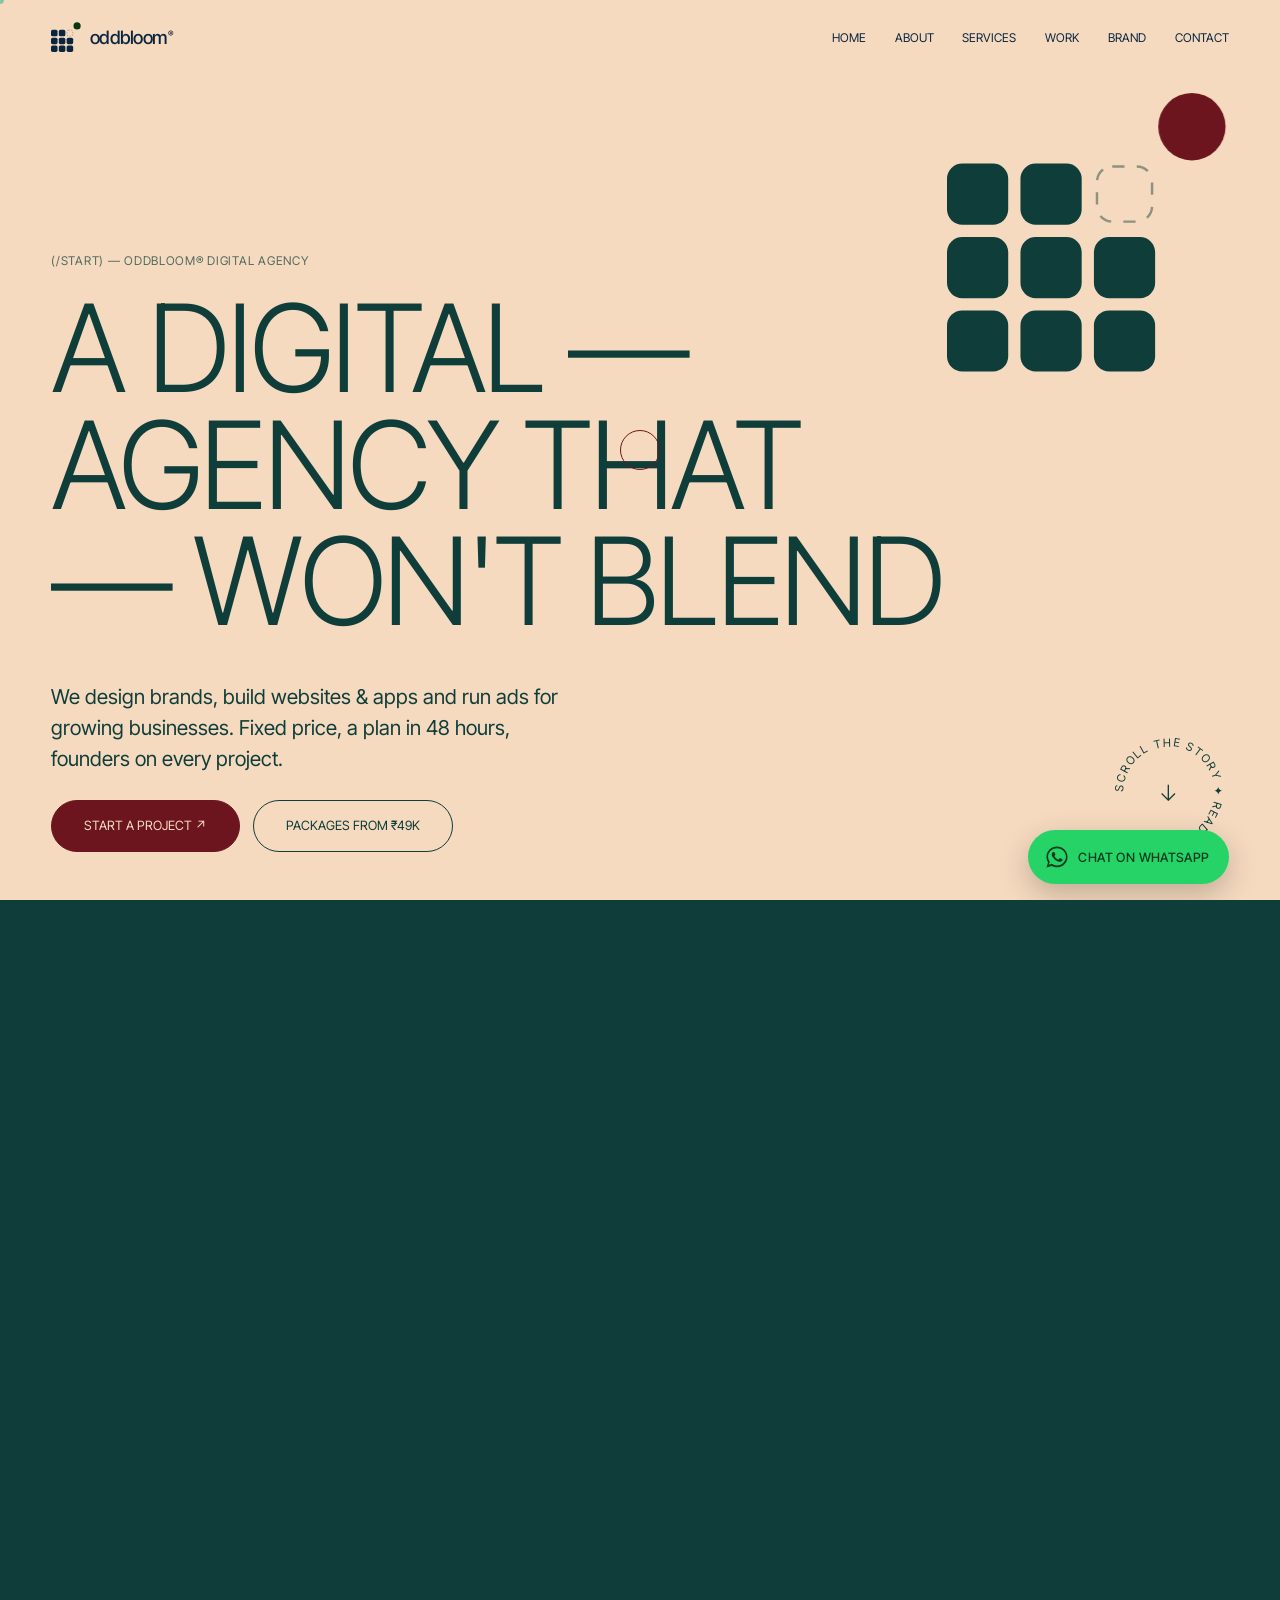
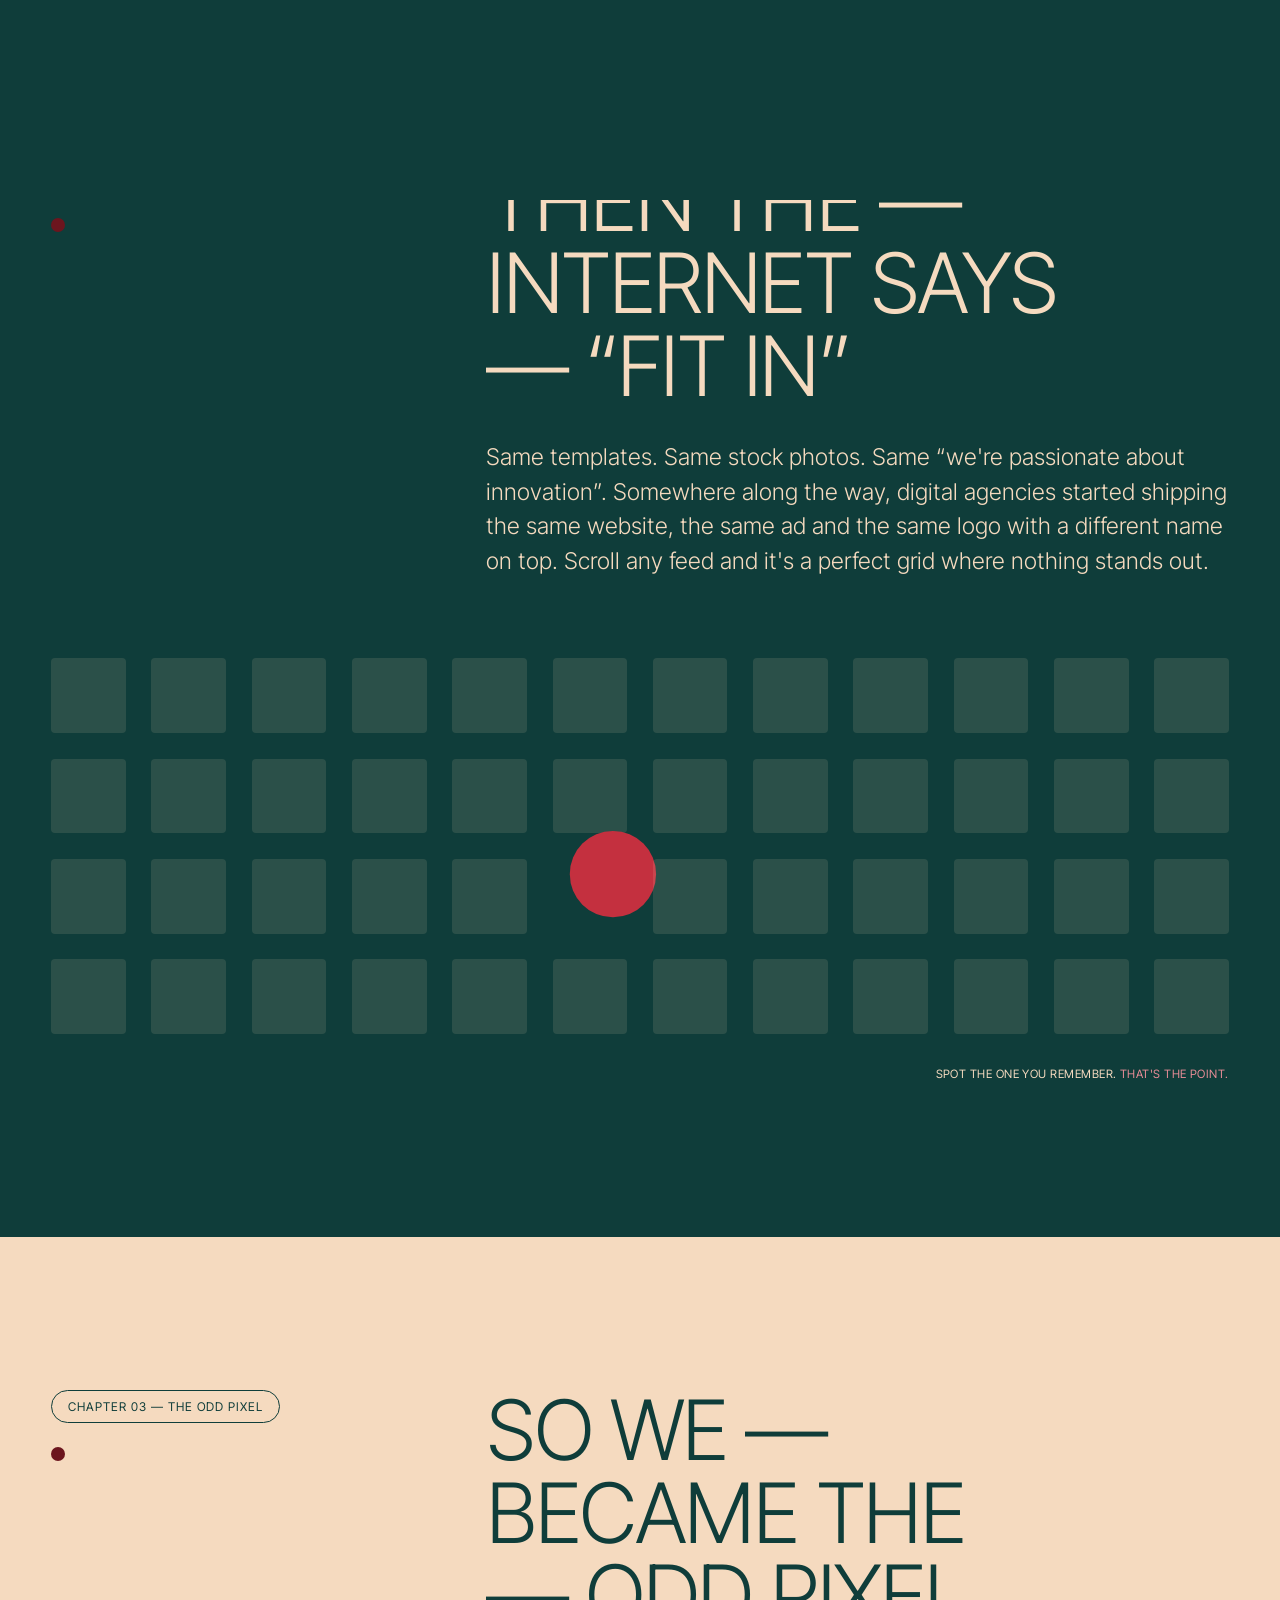
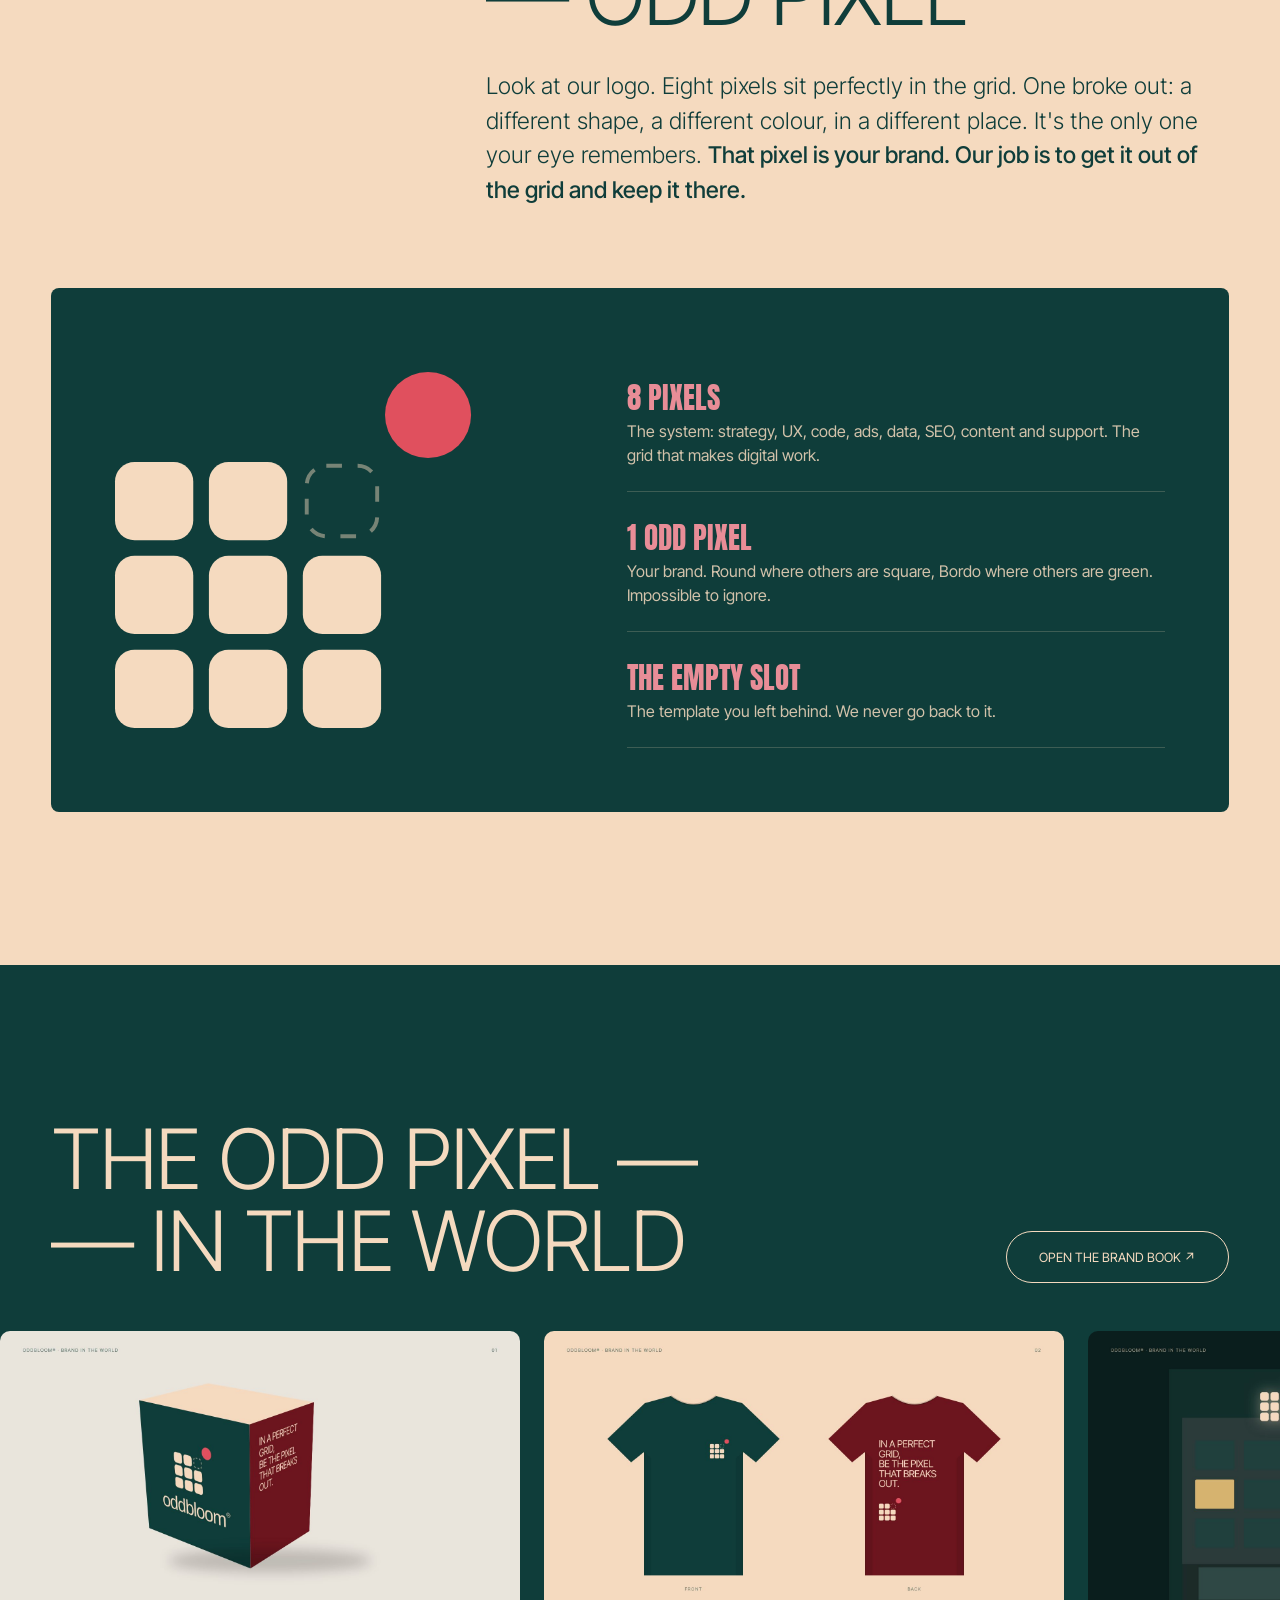
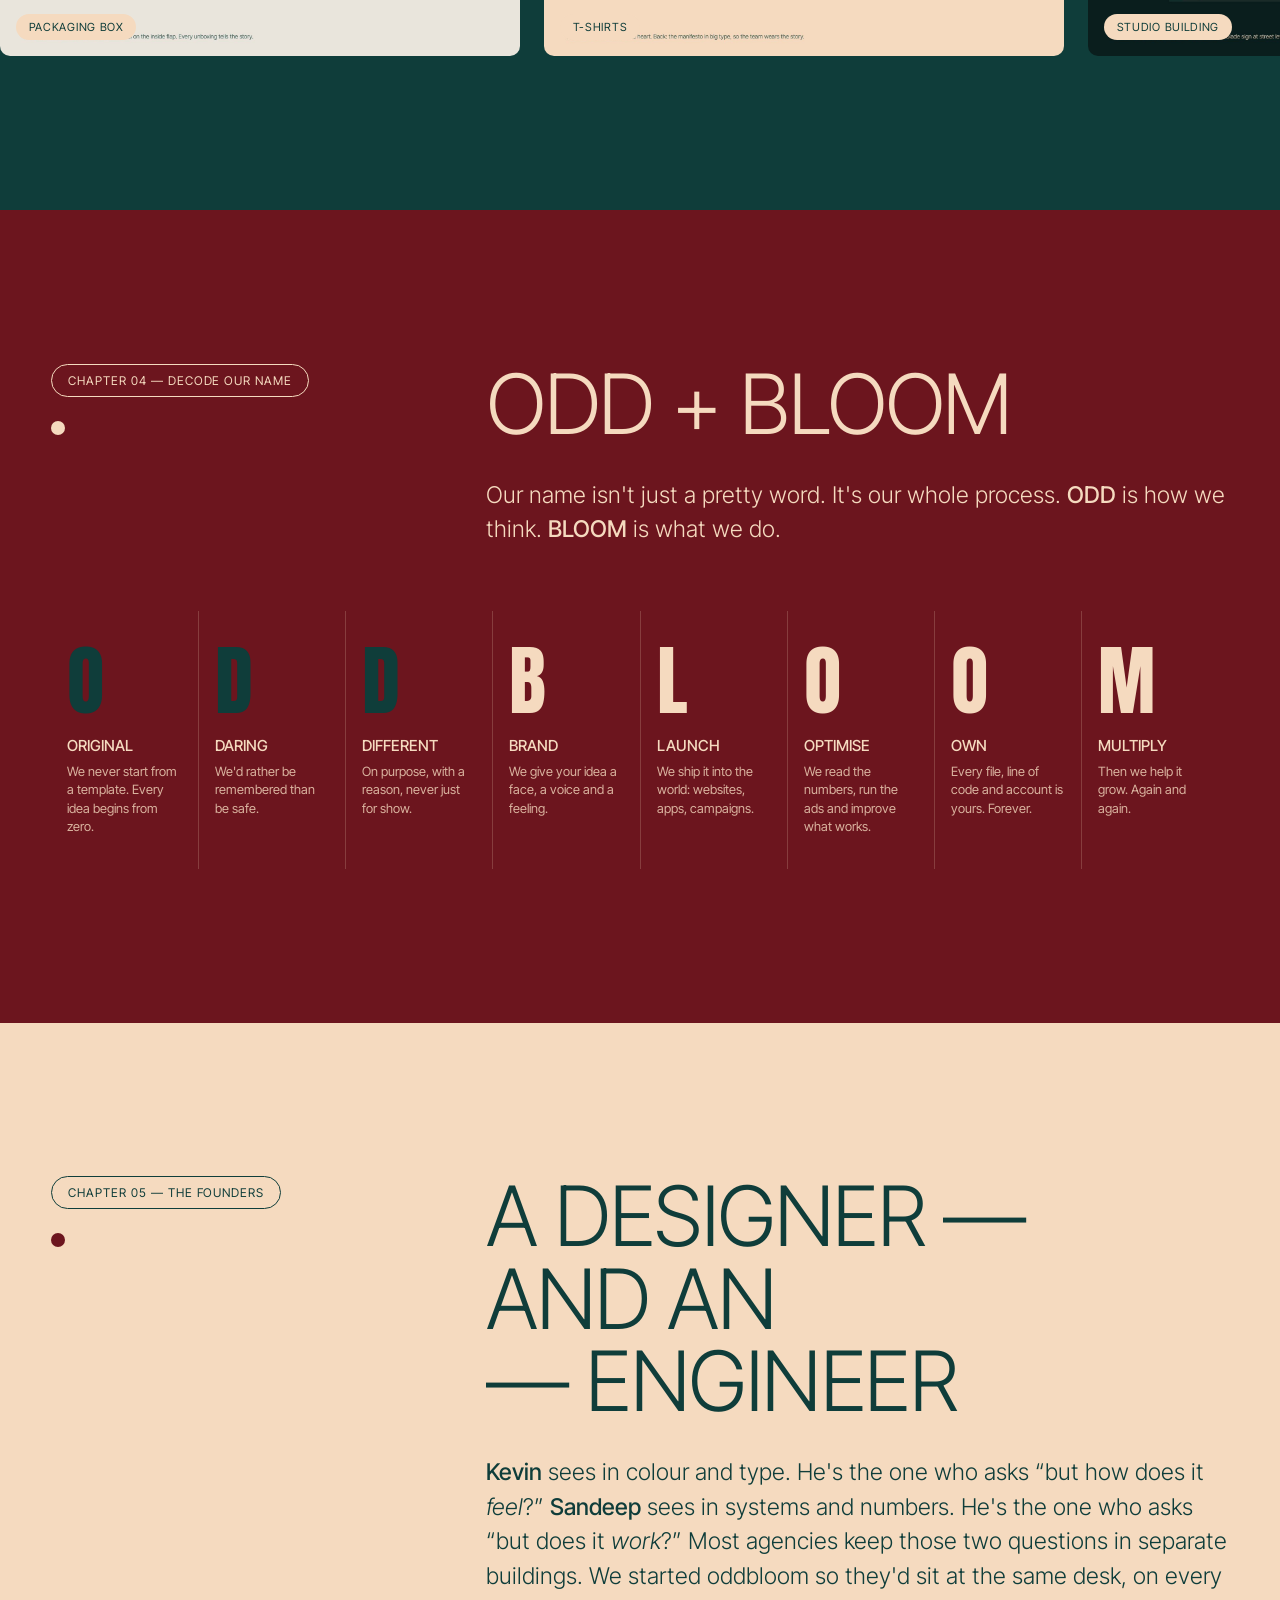
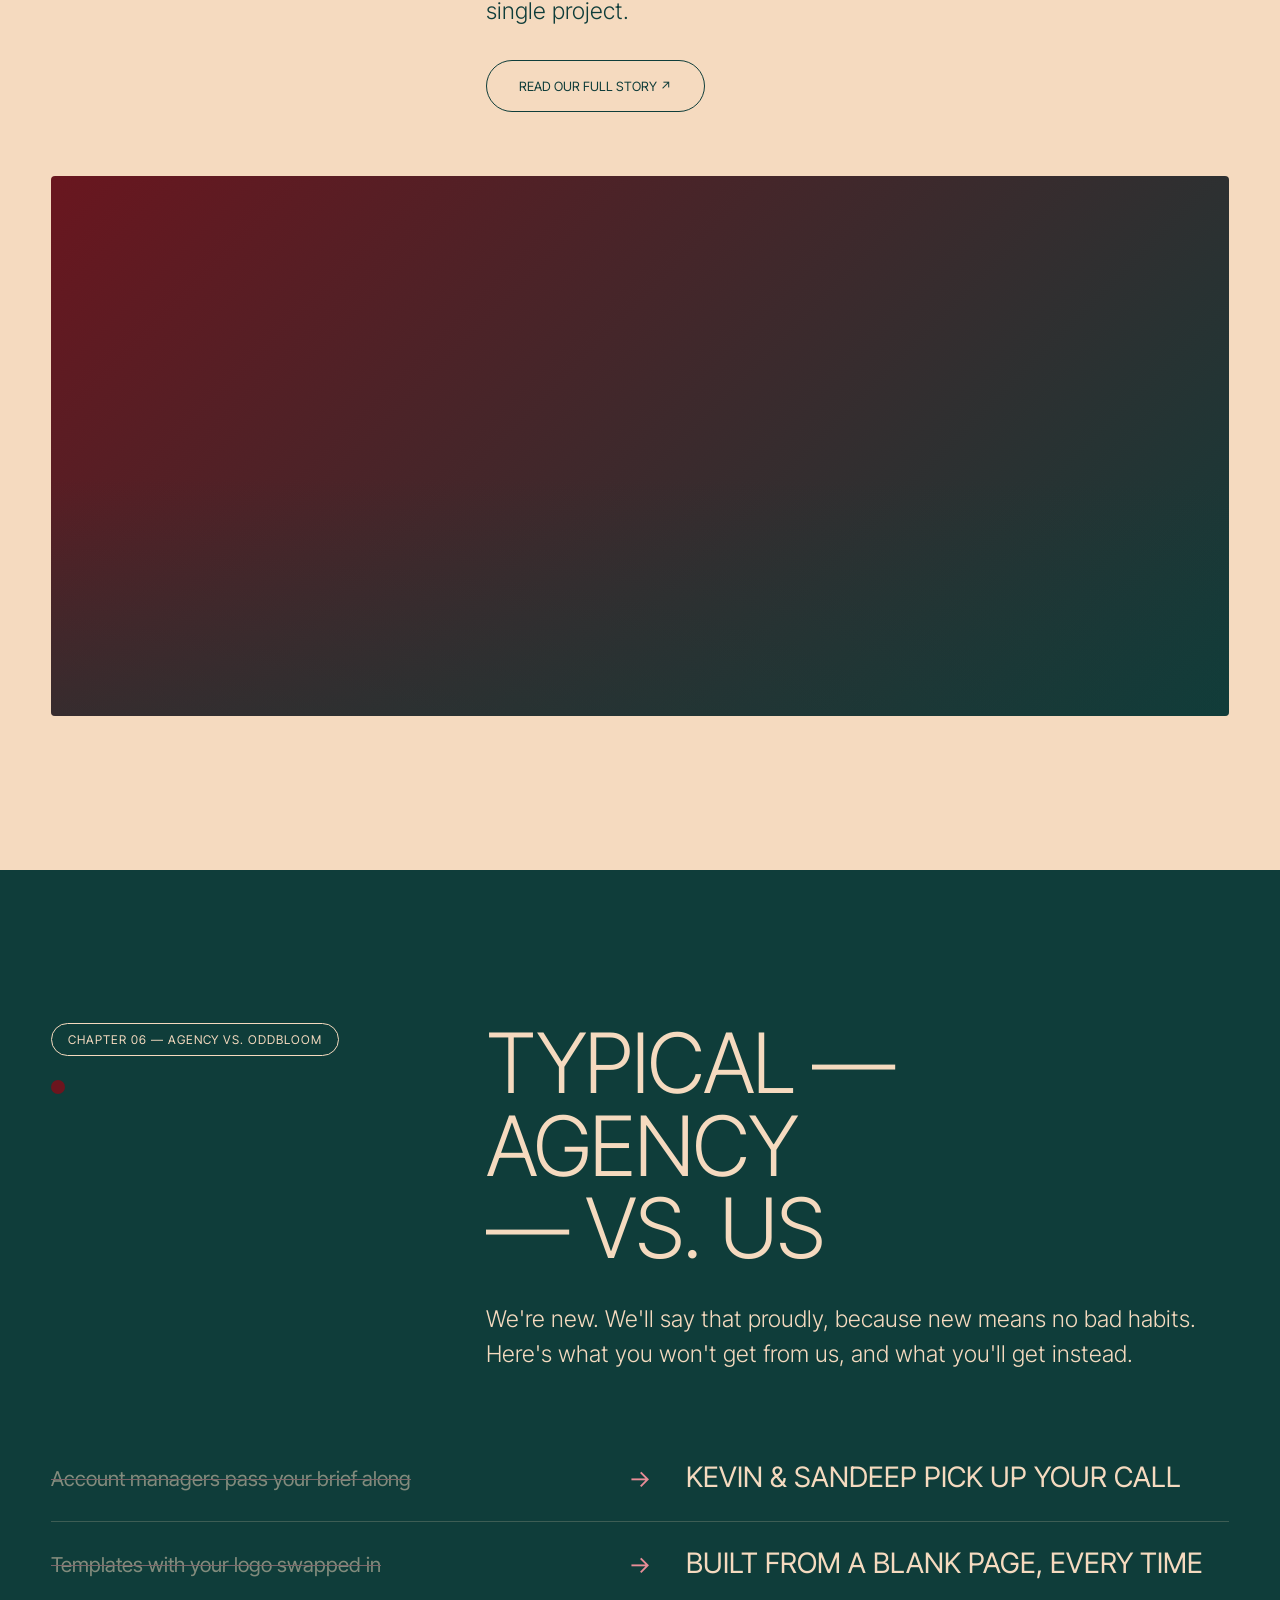
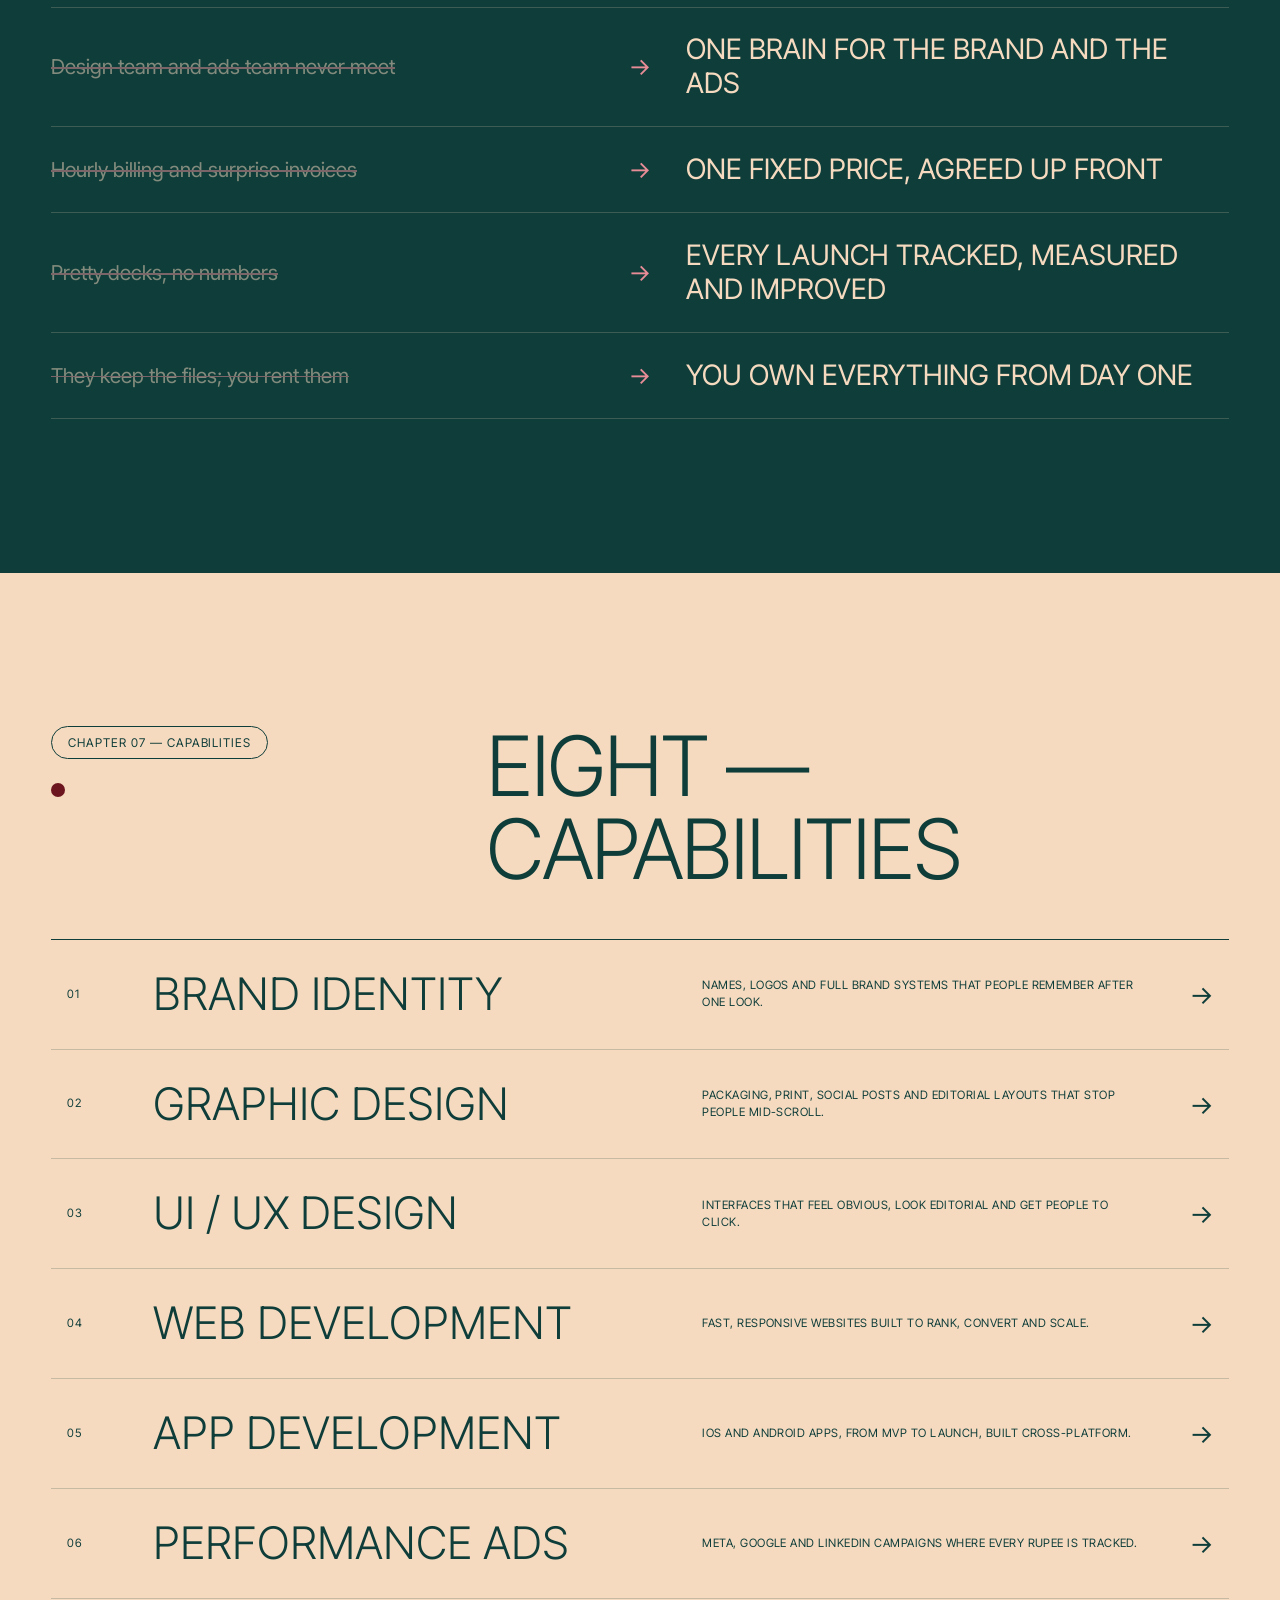
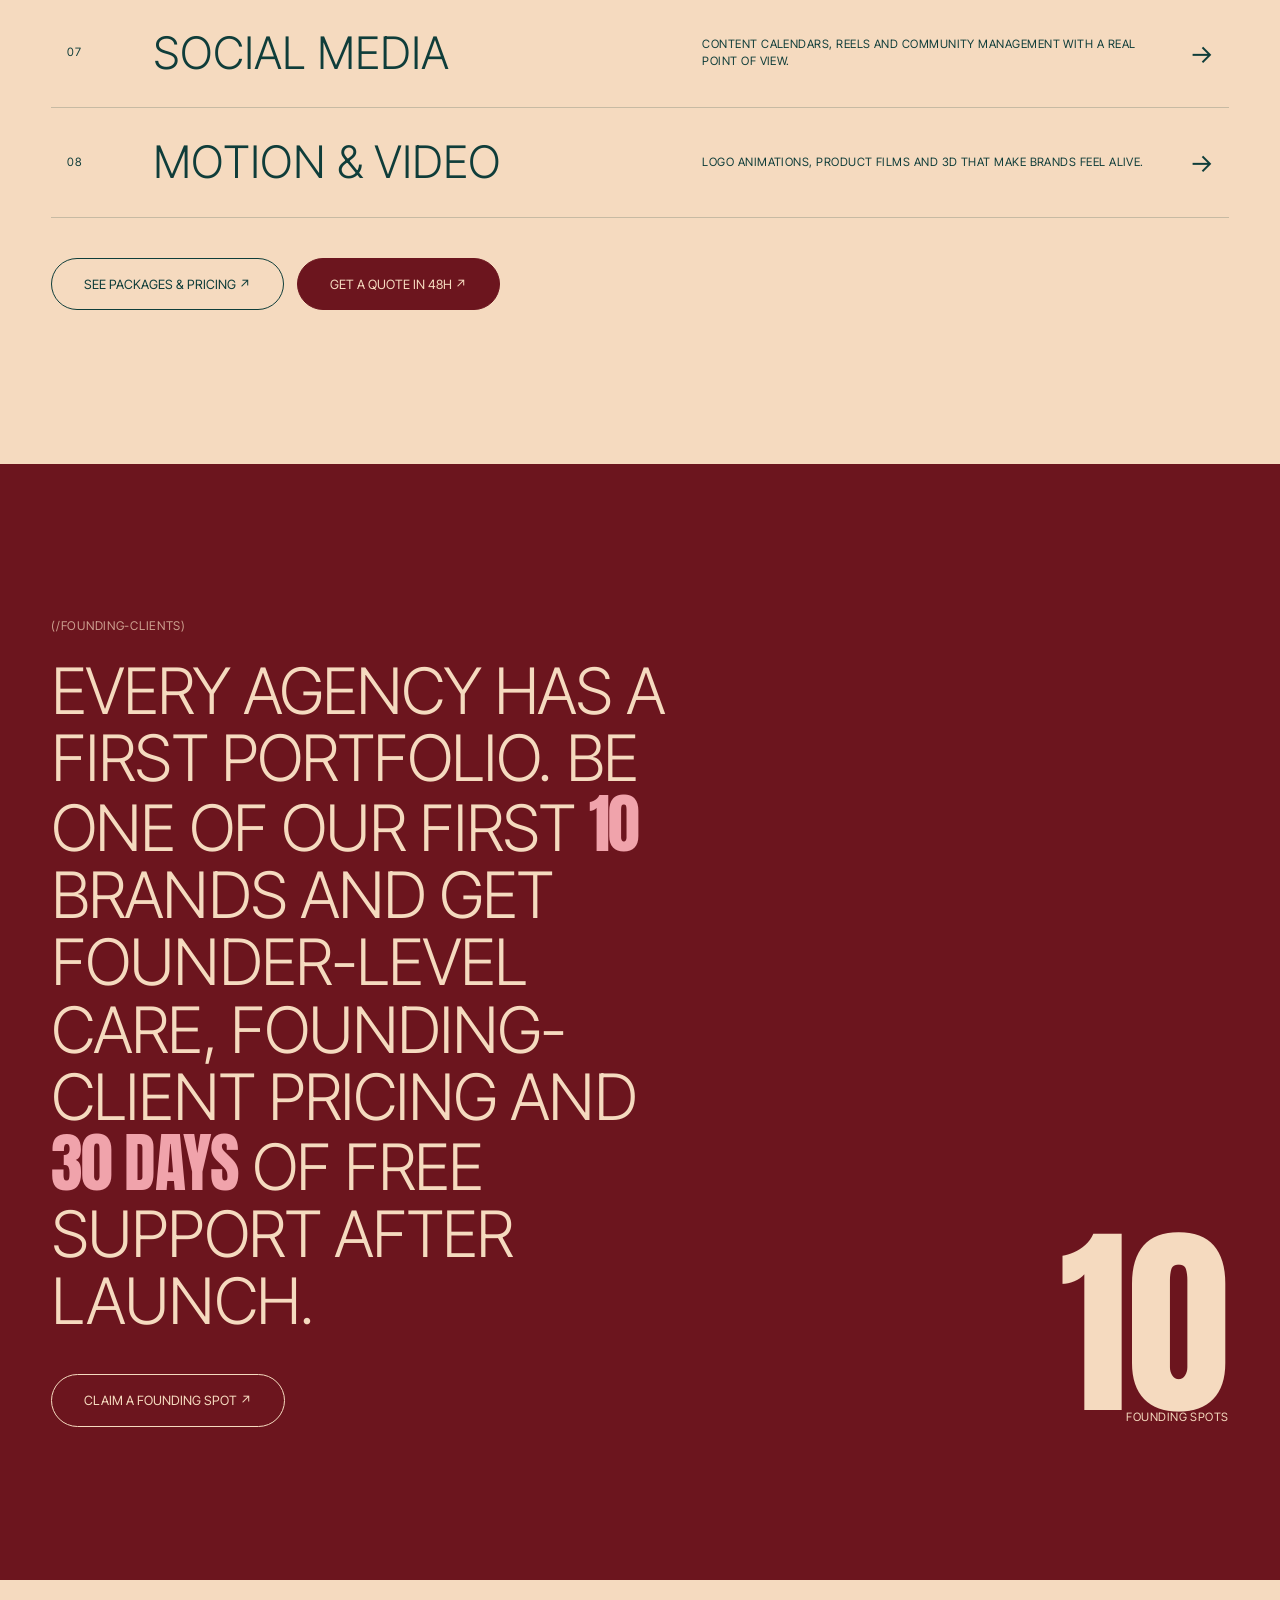
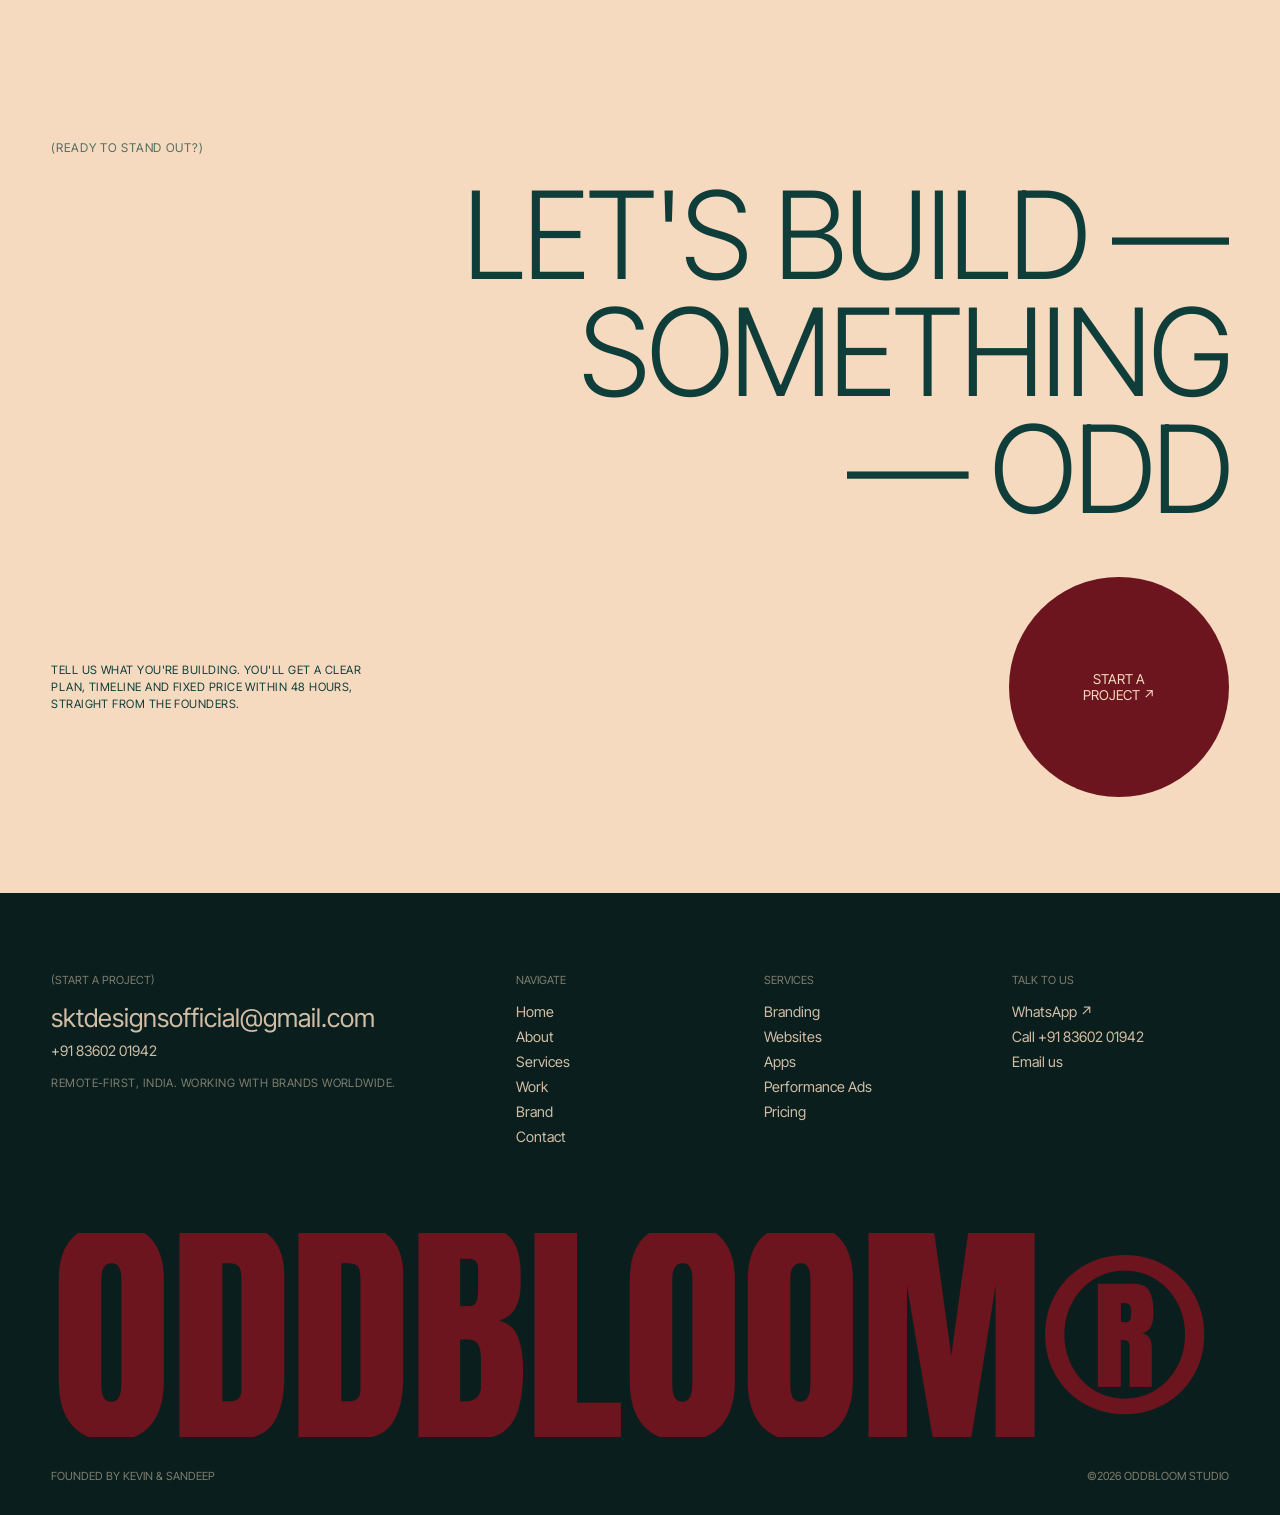
==== commit 47a0acc6: "new changes with image and alignment" ====
--- a/index.html
+++ b/index.html
@@ -1,14 +1,16 @@
 <!DOCTYPE html>
 <html lang="en">
 <head>
-<meta charset="UTF-8"><meta name="viewport" content="width=device-width, initial-scale=1.0">
-<title>Digital agency that won’t blend in — oddbloom® Digital Agency</title>
-<meta name="description" content="oddbloom — a new-generation digital agency for brand, design, development and ads. Founded by Kevin & Sandeep.">
-<meta property="og:title" content="oddbloom® — the digital agency that won’t blend in."><meta name="theme-color" content="#0F3D3A">
+<meta charset="UTF-8"><meta name="viewport" content="width=device-width, initial-scale=1.0, viewport-fit=cover">
+<title>oddbloom — Digital agency for branding, websites, apps & ads</title>
+<meta name="description" content="oddbloom designs brands, builds websites and apps, and runs Meta and Google ads for growing businesses. Fixed prices, a plan in 48 hours, and the founders on every project.">
+<meta property="og:title" content="oddbloom — Digital agency for branding, websites, apps & ads"><meta property="og:description" content="oddbloom designs brands, builds websites and apps, and runs Meta and Google ads for growing businesses. Fixed prices, a plan in 48 hours, and the founders on every project."><meta property="og:type" content="website"><meta property="og:image" content="https://oddbloom.netlify.app/assets/mockups/billboard.jpg"><meta name="twitter:card" content="summary_large_image"><meta name="theme-color" content="#0F3D3A">
 <link rel="icon" href="data:image/svg+xml,%3Csvg xmlns='http://www.w3.org/2000/svg' viewBox='-6 -6 58 58'%3E%3Crect x='-6' y='-6' width='58' height='58' rx='12' fill='%230F3D3A'/%3E%3Cg fill='%23F5DABF'%3E%3Crect x='0' y='12' width='10' height='10' rx='2.5'/%3E%3Crect x='12' y='12' width='10' height='10' rx='2.5'/%3E%3Crect x='0' y='24' width='10' height='10' rx='2.5'/%3E%3Crect x='12' y='24' width='10' height='10' rx='2.5'/%3E%3Crect x='24' y='24' width='10' height='10' rx='2.5'/%3E%3Crect x='0' y='36' width='10' height='10' rx='2.5'/%3E%3Crect x='12' y='36' width='10' height='10' rx='2.5'/%3E%3Crect x='24' y='36' width='10' height='10' rx='2.5'/%3E%3C/g%3E%3Ccircle cx='40' cy='6' r='5.5' fill='%23E0505E'/%3E%3C/svg%3E">
 <link rel="preconnect" href="https://fonts.googleapis.com"><link rel="preconnect" href="https://fonts.gstatic.com" crossorigin>
 <link href="https://fonts.googleapis.com/css2?family=Anton&family=Inter+Tight:wght@300;400;500&display=swap" rel="stylesheet">
 <link rel="stylesheet" href="css/style.css">
+<script type="application/ld+json">{"@context":"https://schema.org","@type":"ProfessionalService","name":"oddbloom","url":"https://oddbloom.netlify.app/","email":"sktdesignsofficial@gmail.com","telephone":"+91-8360201942","areaServed":"IN","founder":[{"@type":"Person","name":"Kevin"},{"@type":"Person","name":"Sandeep"}],"description":"Digital agency for branding, websites, apps and performance ads."}</script>
+
 </head>
 <body>
 <div class="preloader" id="preloader">
@@ -25,11 +27,12 @@
 <div class="progress"></div>
 <header class="header">
   <a href="index.html" class="logo" aria-label="oddbloom home"><svg class="mark" viewBox="0 0 46 46" aria-hidden="true"><g><rect class="px" x="0" y="12" width="10" height="10" rx="2.5"/><rect class="px" x="12" y="12" width="10" height="10" rx="2.5"/><rect class="px" x="0" y="24" width="10" height="10" rx="2.5"/><rect class="px" x="12" y="24" width="10" height="10" rx="2.5"/><rect class="px" x="24" y="24" width="10" height="10" rx="2.5"/><rect class="px" x="0" y="36" width="10" height="10" rx="2.5"/><rect class="px" x="12" y="36" width="10" height="10" rx="2.5"/><rect class="px" x="24" y="36" width="10" height="10" rx="2.5"/></g><rect class="ghost" x="24.5" y="12.5" width="9" height="9" rx="2.5"/><circle class="odd" cx="40" cy="6" r="5.5"/></svg><span>oddbloom<sup>®</sup></span></a>
-  <nav class="nav"><a href="index.html"><i>/</i>start</a><a href="about.html"><i>/</i>story</a><a href="brand.html"><i>/</i>brand</a><a href="services.html"><i>/</i>services</a><a href="work.html"><i>/</i>work</a><a href="contact.html"><i>/</i>say-hello</a></nav>
-  <button class="menu-btn" aria-label="Menu"><span></span><span></span></button>
+  <nav class="nav" aria-label="Main"><a href="index.html">Home</a><a href="about.html">About</a><a href="services.html">Services</a><a href="work.html">Work</a><a href="brand.html">Brand</a><a href="contact.html">Contact</a></nav>
+  <button class="menu-btn" aria-label="Open menu" aria-expanded="false" aria-controls="site-menu"><span></span><span></span></button>
 </header>
-<div class="menu">
-  <a href="index.html"><span>/start</span></a><a href="about.html"><span>/story</span></a><a href="brand.html"><span>/brand</span></a><a href="services.html"><span>/services</span></a><a href="work.html"><span>/work</span></a><a href="contact.html"><span>/say-hello</span></a>
+<div class="menu" id="site-menu">
+  <a href="index.html"><span>Home</span></a><a href="about.html"><span>About</span></a><a href="services.html"><span>Services</span></a><a href="work.html"><span>Work</span></a><a href="brand.html"><span>Brand</span></a><a href="contact.html"><span>Contact</span></a>
+  <div class="menu-foot"><a href="https://wa.me/918360201942?text=Hi%20oddbloom%2C%20I%27d%20like%20to%20discuss%20a%20project." target="_blank" rel="noopener">WhatsApp ↗</a><a href="tel:+918360201942">+91 83602 01942</a><a href="mailto:sktdesignsofficial@gmail.com">sktdesignsofficial@gmail.com</a></div>
 </div>
 <main>
 <section class="hero story-hero">
@@ -37,14 +40,14 @@
   <span class="label">(/start) — oddbloom® digital agency</span>
   <h1 class="big"><span class="line"><span>A DIGITAL —</span></span><span class="line"><span>AGENCY THAT</span></span><span class="line"><span>— WON'T BLEND</span></span></h1>
   <div class="hero-meta">
-    <p class="small">This isn't a normal agency homepage. It's our story: why we exist, what our name means and why we refuse to look like every other agency. Scroll to read it.</p>
+    <div class="hero-intro"><p class="hero-lead">We design brands, build websites &amp; apps and run ads for growing businesses. Fixed price, a plan in 48 hours, founders on every project.</p>
+      <div class="hero-cta"><a href="contact.html" class="btn solid"><span>Start a project ↗</span></a><a href="services.html#pricing" class="btn"><span>Packages from ₹49K</span></a></div></div>
     <div class="circle-badge"><svg viewBox="0 0 100 100"><defs><path id="c" d="M50,50 m-38,0 a38,38 0 1,1 76,0 a38,38 0 1,1 -76,0"/></defs><text><textPath href="#c">scroll the story ✦ read on ✦ </textPath></text></svg><b>↓</b></div>
   </div>
 </section>
 
 <div class="chapter-ind"><i></i><span>Prologue</span></div>
 <div class="story">
-  <svg class="stem" preserveAspectRatio="none" viewBox="0 0 10 1000"><path d="M5 0 C 9 120, 1 240, 5 360 S 9 600, 5 720 S 1 900, 5 1000"/></svg>
 
   <!-- CHAPTER 1 -->
   <section class="chapter sec">
@@ -117,7 +120,7 @@
           <a href="about.html" class="btn reveal" style="margin-top:2rem"><span>Read our full story ↗</span></a>
         </div>
       </div>
-      <div class="wide-img reveal" style="margin-top:4rem"><div class="ph"><img src="assets/img/studio.jpg" alt="The oddbloom desk" loading="lazy"></div></div>
+      <div class="wide-img reveal" style="margin-top:4rem"><div class="ph"><img src="https://images.pexels.com/photos/12903003/pexels-photo-12903003.jpeg?auto=compress&amp;cs=tinysrgb&amp;w=1400" srcset="https://images.pexels.com/photos/12903003/pexels-photo-12903003.jpeg?auto=compress&amp;cs=tinysrgb&amp;w=800 800w, https://images.pexels.com/photos/12903003/pexels-photo-12903003.jpeg?auto=compress&amp;cs=tinysrgb&amp;w=1400 1400w, https://images.pexels.com/photos/12903003/pexels-photo-12903003.jpeg?auto=compress&amp;cs=tinysrgb&amp;w=2000 2000w" sizes="(max-width:1320px) 92vw, 1320px" data-fallback="assets/img/studio.jpg" decoding="async" alt="Designer working with a graphics tablet and laptop" loading="lazy"></div></div>
     </div>
   </section>
 
@@ -140,6 +143,7 @@
         <div><h2 class="h2"><span class="line"><span>EIGHT —</span></span><span class="line"><span>CAPABILITIES</span></span></h2></div>
       </div>
       <div class="srv cream-bg" style="margin-top:3rem"><a href="services.html" class="srv-row"><span class="small">01</span><h3>Brand Identity</h3><p class="small">Names, logos and full brand systems that people remember after one look.</p><span class="arr">→</span></a><a href="services.html" class="srv-row"><span class="small">02</span><h3>Graphic Design</h3><p class="small">Packaging, print, social posts and editorial layouts that stop people mid-scroll.</p><span class="arr">→</span></a><a href="services.html" class="srv-row"><span class="small">03</span><h3>UI / UX Design</h3><p class="small">Interfaces that feel obvious, look editorial and get people to click.</p><span class="arr">→</span></a><a href="services.html" class="srv-row"><span class="small">04</span><h3>Web Development</h3><p class="small">Fast, responsive websites built to rank, convert and scale.</p><span class="arr">→</span></a><a href="services.html" class="srv-row"><span class="small">05</span><h3>App Development</h3><p class="small">iOS and Android apps, from MVP to launch, built cross-platform.</p><span class="arr">→</span></a><a href="services.html" class="srv-row"><span class="small">06</span><h3>Performance Ads</h3><p class="small">Meta, Google and LinkedIn campaigns where every rupee is tracked.</p><span class="arr">→</span></a><a href="services.html" class="srv-row"><span class="small">07</span><h3>Social Media</h3><p class="small">Content calendars, reels and community management with a real point of view.</p><span class="arr">→</span></a><a href="services.html" class="srv-row"><span class="small">08</span><h3>Motion & Video</h3><p class="small">Logo animations, product films and 3D that make brands feel alive.</p><span class="arr">→</span></a></div>
+      <div class="srv-more reveal"><a href="services.html#pricing" class="btn"><span>See packages &amp; pricing ↗</span></a><a href="contact.html" class="btn solid"><span>Get a quote in 48h ↗</span></a></div>
     </div>
   </section>
 </div>
@@ -151,7 +155,7 @@
       <p class="manifesto reveal">Every agency has a first portfolio. Be one of our first <em>10</em> brands and get founder-level care, founding-client pricing and <em>30 days</em> of free support after launch.</p>
       <a href="contact.html" class="btn reveal" style="margin-top:2.5rem"><span>Claim a founding spot ↗</span></a>
     </div>
-    <div class="reveal d2" style="text-align:right"><div class="big-num">10</div><span class="small">Founding spots</span></div>
+    <div class="reveal d2 offer-num"><div class="big-num">10</div><span class="small">Founding spots</span></div>
   </div>
 </section>
 <section class="cta">
@@ -166,15 +170,16 @@
 <footer class="footer">
   <div class="container">
     <div class="f-grid">
-      <div><h4>(Start a project)</h4><a href="mailto:hello@oddbloom.studio" style="font-size:1.6rem">hello@oddbloom.studio</a><a href="tel:+919876543210">+91 98765 43210</a><p class="small" style="opacity:.5;margin-top:1rem">The odd pixel in a perfect grid.</p></div>
-      <div><h4>Navigate</h4><a href="index.html">/start</a><a href="about.html">/story</a><a href="brand.html">/brand</a><a href="services.html">/services</a><a href="work.html">/work</a><a href="contact.html">/say-hello</a></div>
-      <div><h4>Services</h4><a href="services.html">Branding</a><a href="services.html">Web &amp; App</a><a href="services.html">Performance Ads</a><a href="services.html">Graphic Design</a></div>
-      <div><h4>Follow</h4><a href="#">Instagram ↗</a><a href="#">Behance ↗</a><a href="#">LinkedIn ↗</a><a href="#">Dribbble ↗</a></div>
+      <div><h4>(Start a project)</h4><a href="mailto:sktdesignsofficial@gmail.com" class="f-email">sktdesignsofficial@gmail.com</a><a href="tel:+918360201942">+91 83602 01942</a><p class="small" style="opacity:.5;margin-top:1rem">Remote-first, India. Working with brands worldwide.</p></div>
+      <div><h4>Navigate</h4><a href="index.html">Home</a><a href="about.html">About</a><a href="services.html">Services</a><a href="work.html">Work</a><a href="brand.html">Brand</a><a href="contact.html">Contact</a></div>
+      <div><h4>Services</h4><a href="services.html#s0">Branding</a><a href="services.html#s3">Websites</a><a href="services.html#s4">Apps</a><a href="services.html#s5">Performance Ads</a><a href="services.html#pricing">Pricing</a></div>
+      <div><h4>Talk to us</h4><a href="https://wa.me/918360201942?text=Hi%20oddbloom%2C%20I%27d%20like%20to%20discuss%20a%20project." target="_blank" rel="noopener">WhatsApp ↗</a><a href="tel:+918360201942">Call +91 83602 01942</a><a href="mailto:sktdesignsofficial@gmail.com">Email us</a></div>
     </div>
     <div class="f-logo">ODDBLOOM®</div>
     <div class="f-bottom"><span>Founded by Kevin &amp; Sandeep</span><span>©<span class="year"></span> oddbloom studio</span></div>
   </div>
 </footer>
+<a class="wa-float" href="https://wa.me/918360201942?text=Hi%20oddbloom%2C%20I%27d%20like%20to%20discuss%20a%20project." target="_blank" rel="noopener" aria-label="Chat with us on WhatsApp"><svg viewBox="0 0 32 32" aria-hidden="true"><path fill="currentColor" d="M16 3C8.8 3 3 8.7 3 15.8c0 2.5.7 4.9 2 7L3 29l6.4-2c2 1.1 4.3 1.7 6.6 1.7 7.2 0 13-5.7 13-12.8S23.2 3 16 3zm0 23.4c-2.1 0-4.1-.6-5.9-1.7l-.4-.3-3.8 1.2 1.2-3.7-.3-.4a10.4 10.4 0 0 1-1.8-5.8C5 10 10 5.3 16 5.3S27 10 27 15.8s-5 10.6-11 10.6zm6-7.9c-.3-.2-1.9-1-2.2-1-.3-.1-.5-.2-.7.2-.2.3-.8 1-1 1.2-.2.2-.4.2-.7.1-.3-.2-1.4-.5-2.6-1.6-1-.9-1.6-1.9-1.8-2.2-.2-.3 0-.5.1-.7l.5-.6c.2-.2.2-.3.3-.6.1-.2 0-.4 0-.6l-1-2.4c-.3-.6-.5-.5-.7-.5h-.6c-.2 0-.6.1-.9.4-.3.3-1.2 1.1-1.2 2.7s1.2 3.1 1.4 3.3c.2.2 2.3 3.5 5.6 4.9 2.8 1.1 3.3.9 3.9.8.6-.1 1.9-.8 2.2-1.5.3-.7.3-1.4.2-1.5-.1-.2-.3-.2-.6-.4z"/></svg><span>Chat on WhatsApp</span></a>
 <script src="js/main.js"></script>
 </body>
 </html>
--- a/css/style.css
+++ b/css/style.css
@@ -529,3 +529,220 @@
 a:hover .ph img,.member:hover .ph img{filter:none}
 .page-hero .ph{opacity:.55!important}
 .page-hero .ph::after{background:linear-gradient(rgba(15,61,58,.35),rgba(15,61,58,.85))}
+
+/* =====================================================================
+   v7: responsiveness, conversion and accessibility pass
+   ===================================================================== */
+html{-webkit-text-size-adjust:100%;text-size-adjust:100%}
+img{max-width:100%}
+:focus-visible{outline:2px solid var(--bordo);outline-offset:3px}
+.dark :focus-visible,.bordo :focus-visible,.footer :focus-visible{outline-color:#f0a3ab}
+
+/* faster, lighter transitions */
+.pl-words span{animation-duration:1.3s}
+.pt i{transition-duration:.45s}
+
+/* hero: real viewport height on phones + clear offer */
+.hero{min-height:100vh;min-height:100svh}
+.page-hero{min-height:70vh;min-height:70svh}
+.hero-intro{max-width:520px}
+.hero-meta .hero-intro p{max-width:none}
+.hero-lead{font:400 clamp(1.05rem,1.6vw,1.3rem)/1.5 var(--sans)}
+.hero-cta{display:flex;flex-wrap:wrap;gap:.8rem;margin-top:1.6rem}
+.btn.solid{background:var(--bordo);border-color:var(--bordo);color:var(--cream)}
+.btn.solid::before{background:var(--green)}
+.btn.solid:hover{border-color:var(--green)}
+.bordo .btn.solid,.dark .btn.solid{background:var(--cream);border-color:var(--cream);color:var(--green)}
+.bordo .btn.solid:hover,.dark .btn.solid:hover{color:var(--cream)}
+.srv-more{display:flex;flex-wrap:wrap;gap:.8rem;margin-top:2.5rem}
+.offer-num{text-align:right}
+
+/* services list: fix rule order so mobile layout actually applies */
+.srv-row{grid-template-columns:70px 1.2fr 1fr 50px;gap:1rem}
+@media(max-width:900px){.srv-row{grid-template-columns:50px 1fr 1fr 36px;padding:1.6rem .5rem}}
+@media(max-width:700px){.srv-row{grid-template-columns:34px 1fr 28px;padding:1.3rem .25rem;gap:.6rem}.srv-row p{display:none}.srv-row h3{font-size:clamp(1.25rem,6vw,1.8rem)}.srv-row:hover h3{transform:none}}
+
+/* footer: never wider than the screen */
+.f-grid>div{min-width:0}
+.f-email{font-size:clamp(1.05rem,2.2vw,1.6rem)!important;overflow-wrap:anywhere;line-height:1.2}
+.f-bottom{flex-wrap:wrap;gap:.6rem 1.5rem}
+@media(max-width:900px){.f-grid{grid-template-columns:1fr 1fr 1fr}.f-grid>div:first-child{grid-column:1/-1}}
+@media(max-width:560px){.f-grid{grid-template-columns:1fr 1fr;gap:2rem 1.2rem;margin-bottom:3rem}.f-grid>div:last-child{grid-column:1/-1}.footer{padding:3.5rem 0 calc(1.5rem + env(safe-area-inset-bottom))}}
+
+/* about: values grid */
+.value h3{font-size:clamp(1.3rem,2.6vw,1.8rem)}
+@media(max-width:800px){.values{grid-template-columns:1fr}.value{padding:2.2rem 1.4rem}}
+@media(min-width:801px) and (max-width:1000px){.values{grid-template-columns:repeat(3,1fr)}}
+
+/* WhatsApp floating button */
+.wa-float{position:fixed;right:max(1rem,env(safe-area-inset-right));bottom:max(1rem,env(safe-area-inset-bottom));z-index:95;display:flex;align-items:center;gap:.55rem;height:54px;padding:0 1.2rem 0 1rem;border-radius:99px;background:#25D366;color:#073b1f;font-size:.8rem;font-weight:500;text-transform:uppercase;letter-spacing:.03em;box-shadow:0 10px 30px rgba(0,0,0,.22);transition:transform .4s var(--out),box-shadow .4s}
+.wa-float svg{width:26px;height:26px;flex-shrink:0}
+.wa-float:hover{transform:translateY(-3px);box-shadow:0 14px 36px rgba(0,0,0,.28)}
+@media(max-width:700px){.wa-float{width:54px;padding:0;justify-content:center}.wa-float span{position:absolute;width:1px;height:1px;overflow:hidden;clip:rect(0 0 0 0)}}
+body.loading .wa-float,.menu-open .wa-float{opacity:0;pointer-events:none}
+.wa-link{color:#1e9e57}
+.chapter-ind{max-width:calc(100vw - 8vw - 80px);white-space:nowrap;overflow:hidden;text-overflow:ellipsis}
+
+/* menu */
+.menu-btn::before{content:'';position:absolute;inset:-12px -8px}
+.menu{padding:5rem 6vw 2rem;overflow-y:auto}
+.menu-foot{display:flex;flex-wrap:wrap;gap:.6rem 1.6rem;margin-top:2.5rem;padding-top:1.5rem;border-top:1px solid rgba(245,218,191,.25)}
+.menu .menu-foot a{font:400 .85rem/1.4 var(--sans);text-transform:none;overflow:visible;opacity:.85}
+.menu-open{overflow:hidden}
+
+/* tablet */
+@media(max-width:1000px){
+  .process{grid-template-columns:1fr 1fr;gap:2rem 1.5rem}
+  .pricing{gap:1rem}.plan{padding:2rem 1.5rem}.plan .price{font-size:3.2rem}
+  .hero-mark{width:min(260px,28vw)}
+}
+@media(max-width:900px) and (min-width:801px){.pricing{grid-template-columns:1fr 1fr}.plan:last-child{grid-column:1/-1}}
+
+/* phones & small tablets */
+@media(max-width:800px){
+  .header{padding:1rem 5vw}
+  .stem{display:none}
+  .sec{padding:clamp(4rem,14vw,6rem) 0}
+  .cta{padding:5rem 0 4.5rem}
+  .big{font-size:clamp(2.5rem,11.5vw,5.5rem);letter-spacing:-.035em}
+  .h2{font-size:clamp(2.1rem,9.5vw,4rem)}
+  .lead{margin-top:1.4rem}
+  .chap-tag{position:static}
+  .offer-num{text-align:left}
+  .logo-explain{padding:1.6rem;gap:1.5rem;margin-top:3rem}
+  .le-mark{display:flex;justify-content:center}.le-mark svg{max-width:200px}
+  .le-notes b{font-size:1.4rem}
+  .vs{margin-top:2.5rem}.vs-row{gap:.4rem;padding:1.2rem 0}
+  .field-wrap{margin-top:3rem}
+  .name-grid{margin-top:2.5rem}
+  .c-grid{gap:3rem}
+  .c-info>div{margin-bottom:1.8rem}
+  .c-info a{overflow-wrap:anywhere}
+  .wide-img{height:clamp(220px,50vw,420px)}
+  .founder h3{margin-top:1rem}
+  .hp-panel{width:84vw}
+  .hs-sticky{height:100vh;height:100svh}
+  .vision-frame{height:65vh}
+  .lightbox img{max-width:94vw;max-height:70vh}
+  .lightbox .lb-prev,.lightbox .lb-next{top:auto;bottom:1.5rem}
+  .lb-prev{left:1.5rem}.lb-next{right:1.5rem}.lb-close{top:1rem;right:1rem}
+  .lb-cap{bottom:2.3rem}
+  .acc-head{padding:1.5rem 0}
+  .marquee{padding:1.1rem 0}
+  .work-card:nth-child(even){margin-top:4rem}
+}
+@media(max-width:700px){.work-card:nth-child(even){margin-top:0}}
+
+@media(max-width:600px){
+  .hero{padding:6.5rem 5vw 2.5rem}
+  .hero-meta{flex-direction:column;align-items:flex-start;gap:1.5rem;margin-top:1.8rem}
+  .hero-meta>span.small{display:none}
+  .circle-badge{display:none}
+  .hero-cta .btn{flex:1 1 auto;justify-content:center}
+  .srv-more .btn{flex:1 1 100%;justify-content:center}
+  .btn{padding:1rem 1.5rem}
+  .process{grid-template-columns:1fr}
+  .step b{font-size:3rem}
+  .s-cards{grid-template-columns:1fr;gap:1rem}
+  .s-card{aspect-ratio:16/11}
+  .sws{grid-template-columns:1fr 1fr}.sw{min-height:190px;padding:1.2rem}.sw b{font-size:1.4rem}
+  .dls{grid-template-columns:1fr 1fr}.dl{min-height:170px;padding:1.2rem}.dl b{font-size:1.25rem}.dl-n{left:1.2rem;top:1.1rem}
+  .steps4{grid-template-columns:1fr 1fr;gap:1.5rem 1rem}.steps4 b{font-size:1.4rem}
+  .chips{gap:.4rem}.chips label{padding:.55rem 1rem}
+  .cta-circle{width:150px}
+  .cta .big.right{text-align:left}
+  .manifesto{font-size:clamp(1.7rem,8vw,2.6rem)}
+  .timeline b{font-size:2.2rem}
+  .f-logo{font-size:clamp(3.2rem,17vw,6rem)}
+}
+@media(max-width:380px){
+  .big{font-size:clamp(2.2rem,11vw,3rem)}
+  .lg-grid{grid-template-columns:1fr}
+  .name-grid .nl{padding:1.4rem .8rem}
+}
+
+/* touch devices: show hover-only text */
+@media(hover:none){
+  .s-card p{max-height:none;opacity:.9;margin-top:.5rem}
+  .srv-row:hover::before{transform:scaleY(0)}.srv-row:hover{color:inherit}
+  .plan:hover{transform:none}
+  .preview{display:none}
+}
+
+/* large screens */
+@media(min-width:1700px){.container{width:min(1500px,90vw)}}
+
+/* respect reduced-motion settings */
+@media(prefers-reduced-motion:reduce){
+  *,*::before,*::after{animation-duration:.01ms!important;animation-iteration-count:1!important;transition-duration:.01ms!important;scroll-behavior:auto!important}
+  .reveal,.line>span{opacity:1!important;transform:none!important}
+  .strip-track,.marquee-track{animation:none!important}
+}
+.bordo .manifesto em{color:#f0a3ab}
+.s-card>b:not(.ph){position:absolute;top:1.2rem;left:1.3rem;background:rgba(10,31,29,.6);padding:.3rem .6rem;border-radius:99px;font-size:.8rem;line-height:1}
+@media(max-width:600px){.s-card p{max-height:none;opacity:.9;margin-top:.5rem}.s-card{padding:1.3rem}}
+@media(max-width:600px){#contactForm button[type=submit]{width:100%;justify-content:center}}
+
+/* v8: real photography */
+.s-card .ph img{filter:saturate(.9) contrast(1.02)}
+.s-card .ph::after{background:linear-gradient(rgba(10,31,29,.15) 0%,transparent 30%,rgba(10,31,29,.55) 60%,rgba(10,31,29,.94))}
+.s-card:hover .ph img{transform:scale(1.06)}
+.page-hero .ph img{filter:grayscale(.35) contrast(1.05)}
+.page-hero .ph{opacity:.5!important}
+.page-hero .ph::after{background:linear-gradient(rgba(15,61,58,.55),rgba(15,61,58,.9))}
+.wide-img .ph img{filter:saturate(.9)}
+
+.thanks{position:relative;overflow:hidden}
+.thanks>*:not(.ph){position:relative;z-index:2}
+.thanks-bg{opacity:.45}
+.thanks-bg img{filter:grayscale(.35)}
+.thanks-bg::after{background:linear-gradient(90deg,rgba(15,61,58,.95) 30%,rgba(15,61,58,.55))}
+.work-card .ph img{filter:saturate(.92)}
+
+/* =====================================================================
+   v9: one shared edge for every section (alignment fix)
+   --g    = minimum side gutter
+   --maxw = max content width
+   --edge = the left/right edge everything lines up to
+   ===================================================================== */
+:root{--g:max(20px,4vw);--maxw:1320px;--edge:max(var(--g),calc((100% - var(--maxw)) / 2))}
+@media(min-width:1700px){:root{--maxw:1500px}}
+.container{width:min(var(--maxw),calc(100% - 2 * var(--g)))}
+.header{padding-left:var(--edge);padding-right:var(--edge)}
+.hero{padding-left:var(--edge);padding-right:var(--edge)}
+.thanks{padding-left:var(--edge);padding-right:var(--edge)}
+.menu{padding-left:var(--edge);padding-right:var(--edge)}
+.hero-mark{right:var(--edge)}
+.hs-track{padding-left:var(--edge);padding-right:var(--edge)}
+.hs-bar{margin-left:var(--edge);margin-right:var(--edge)}
+.chapter-ind{left:var(--edge)}
+.wa-float{right:max(var(--g),env(safe-area-inset-right))}
+.stem{display:none!important}
+@media(max-width:800px){.header{padding-top:1rem;padding-bottom:1rem}}
+/* footer wordmark fills the content width exactly */
+.f-logo{font-size:calc(min(var(--maxw), 100vw - 2 * var(--g)) / 4.75)!important;line-height:.82}
+
+/* phones & tablets: no empty band above hero headlines */
+@media(max-width:800px){
+  .hero,.page-hero{min-height:0;padding-top:7.5rem;padding-bottom:3rem}
+  .story-hero{padding-top:6rem}
+  .story-hero .hero-mark,.brand-hero .hero-mark{position:relative;top:auto;right:auto;width:76px;opacity:1;margin-bottom:2.2rem;transform:none}
+  .hs-head{flex-direction:column;align-items:flex-start;gap:.4rem}
+  .hs-head .label{margin-bottom:0}
+}
+/* founding offer: keep the big number level with the text block */
+.offer{align-items:end}
+/* small polish */
+.founder q{quotes:none}
+.timeline .t-row{align-items:baseline;gap:1rem}
+/* lone last logo card fills its row instead of sitting alone */
+.lg-grid .lg-item:last-child:nth-child(4n+1){grid-column:1/-1}
+.lg-grid .lg-item:last-child:nth-child(4n+1) img{aspect-ratio:auto;max-height:340px;object-fit:contain;background:#fff}
+@media(max-width:900px){
+  .lg-grid .lg-item:last-child:nth-child(4n+1){grid-column:auto}
+  .lg-grid .lg-item:last-child:nth-child(odd){grid-column:1/-1}
+}
+@media(max-width:380px){.lg-grid .lg-item:last-child:nth-child(odd){grid-column:auto}}
+/* work grid: cards sit in even rows (no staggered offset) */
+.work-card:nth-child(even){margin-top:0!important}
+.work-grid{align-items:start}
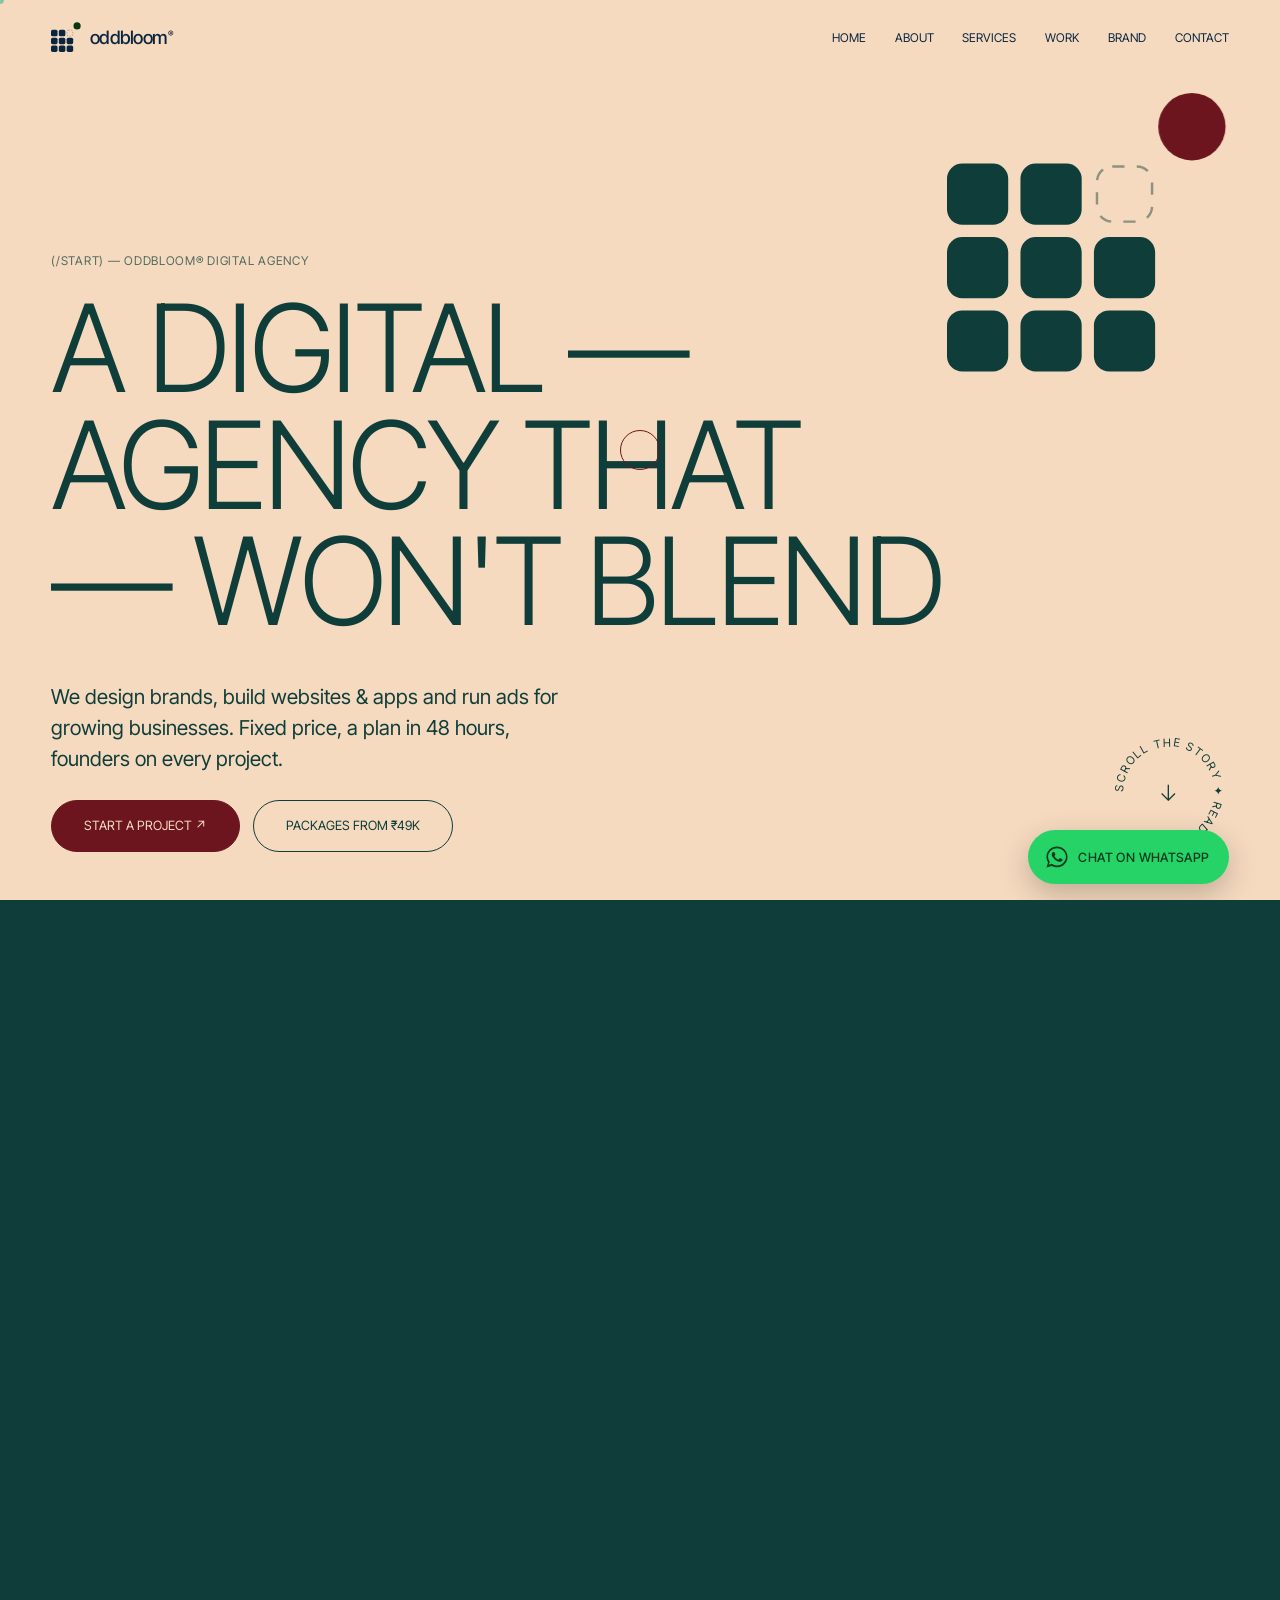
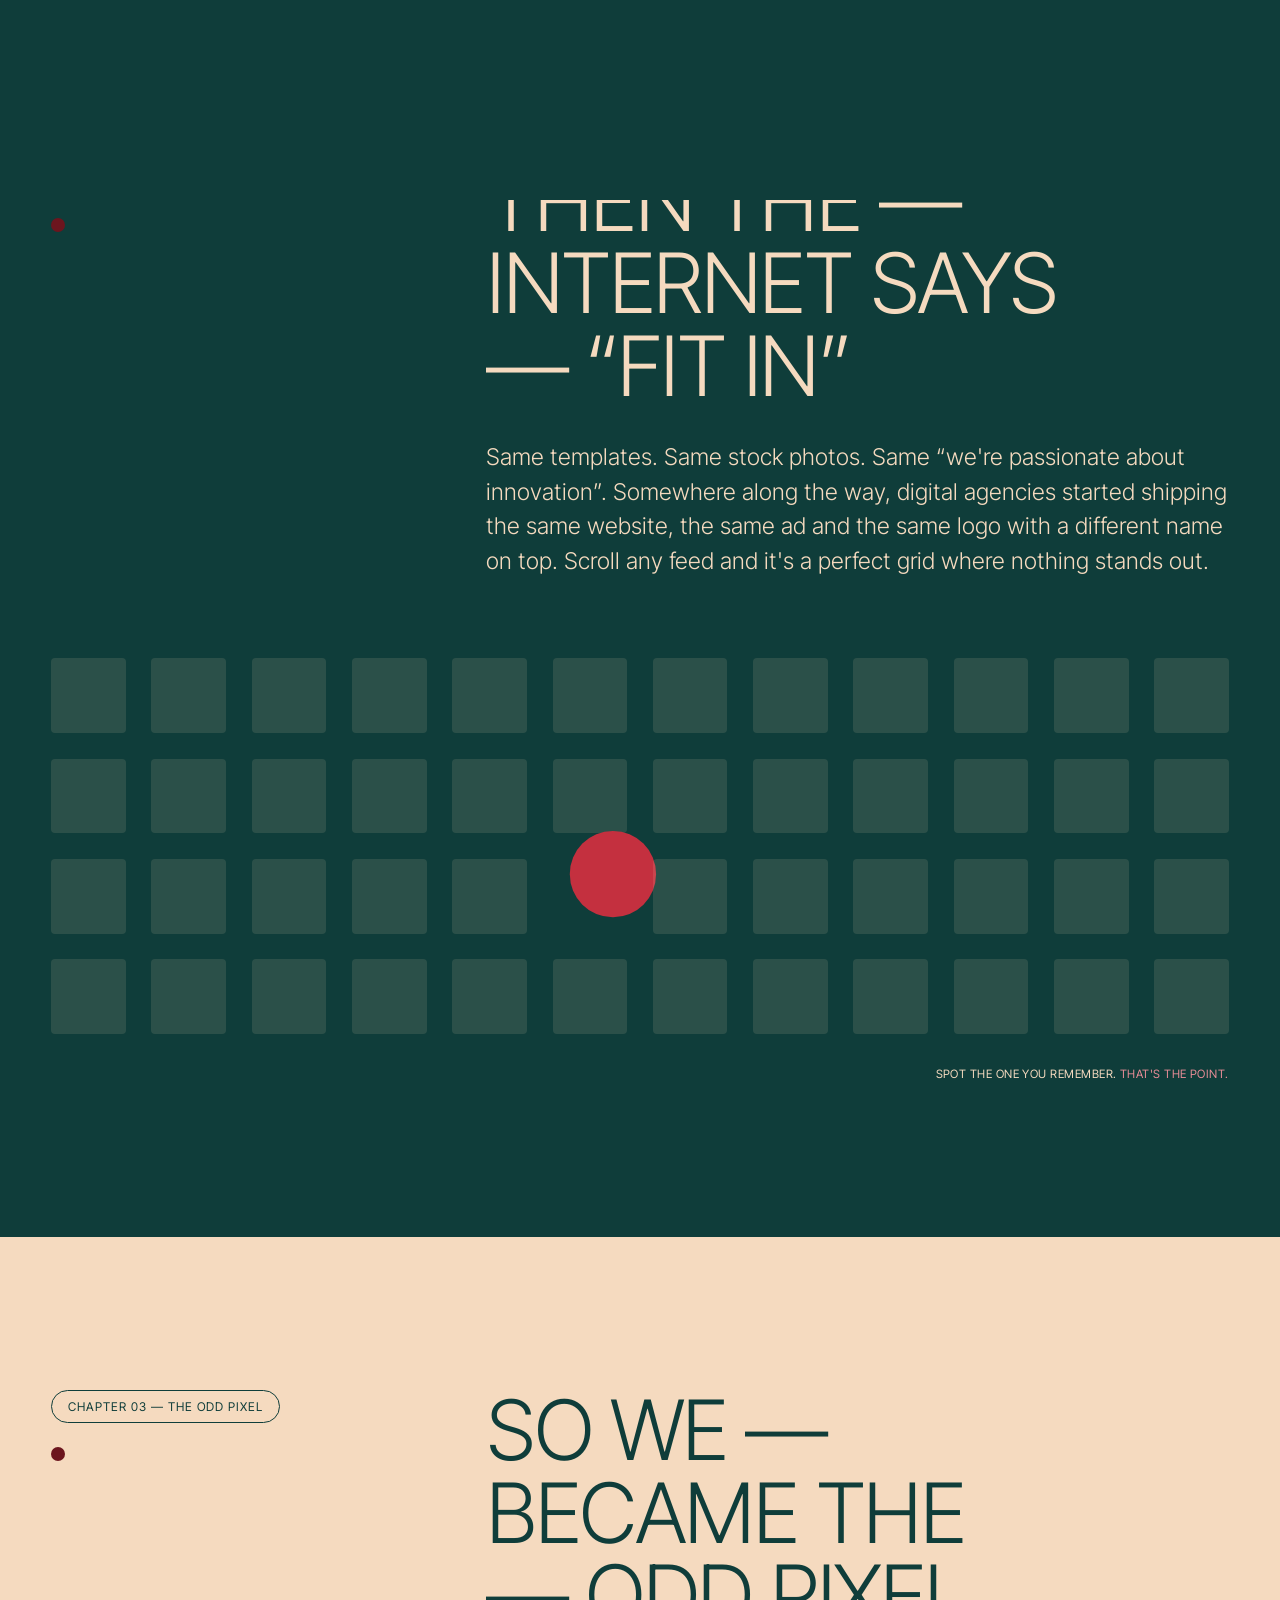
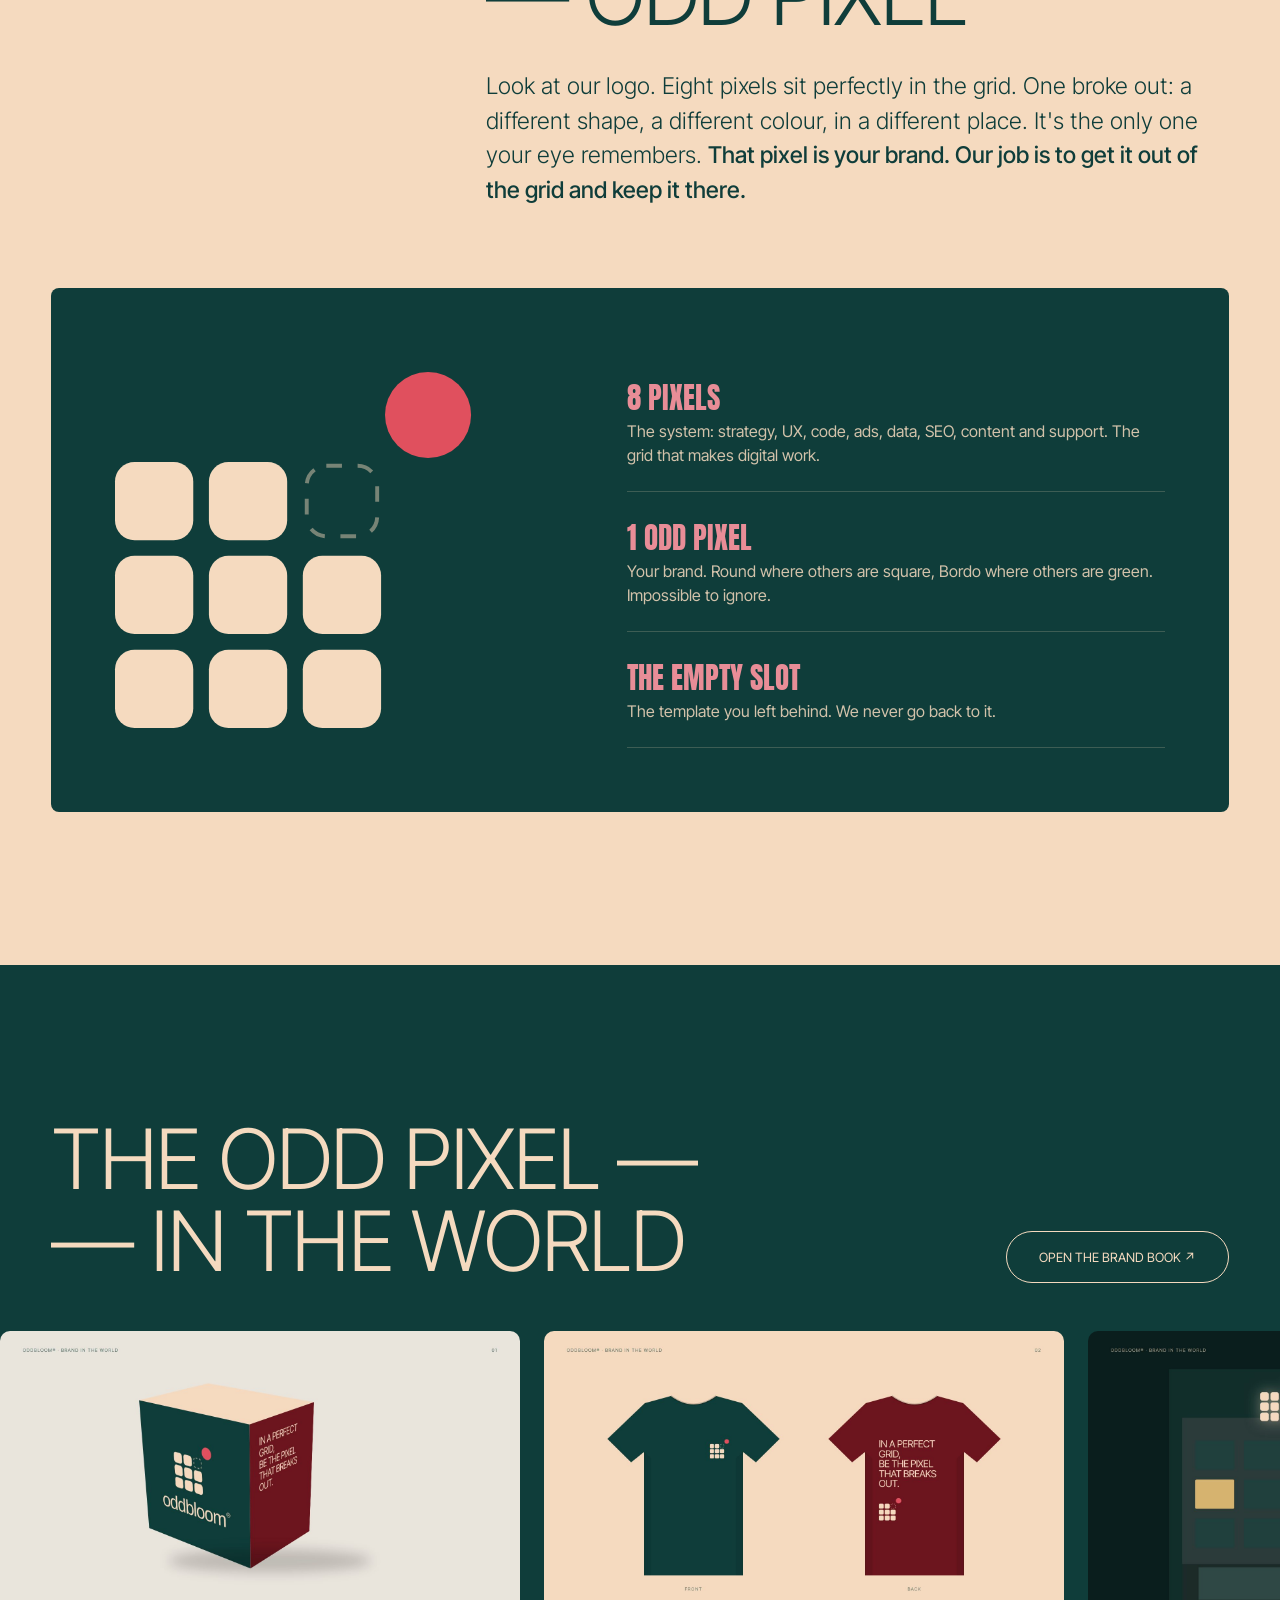
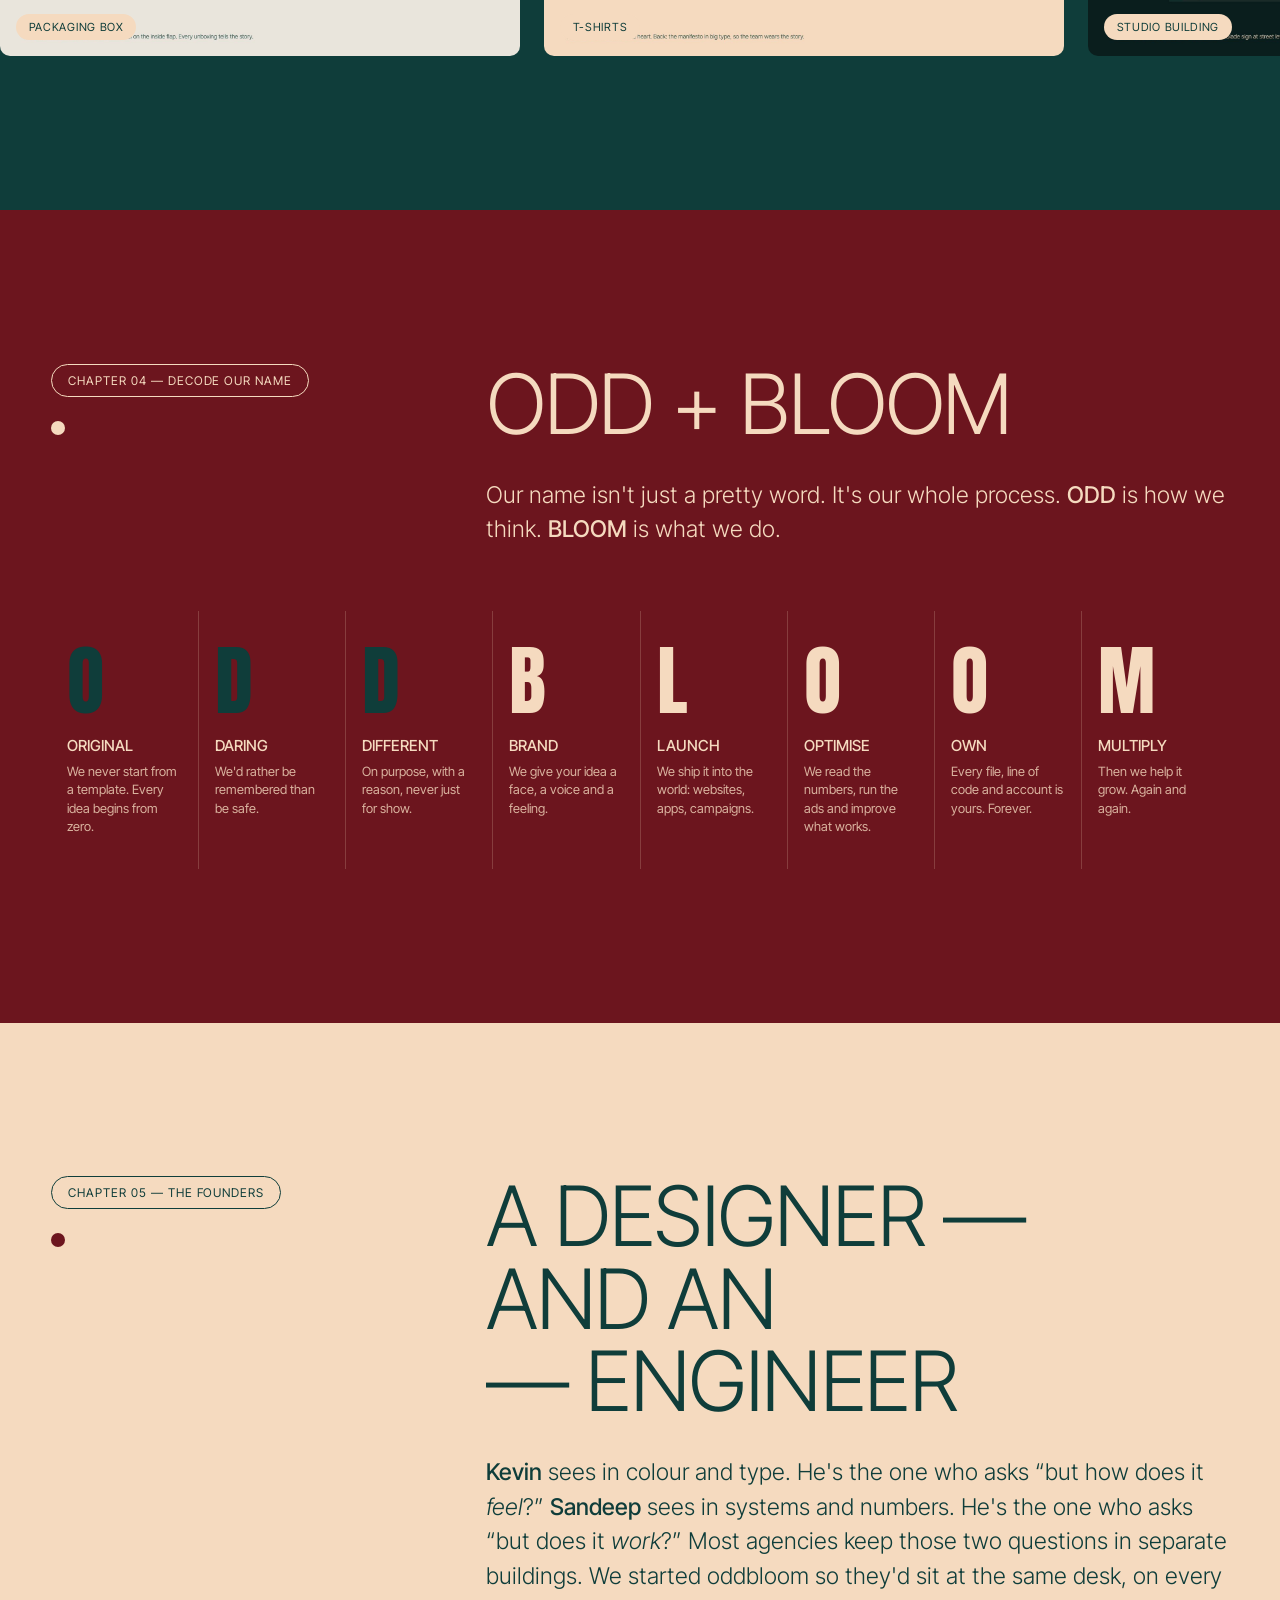
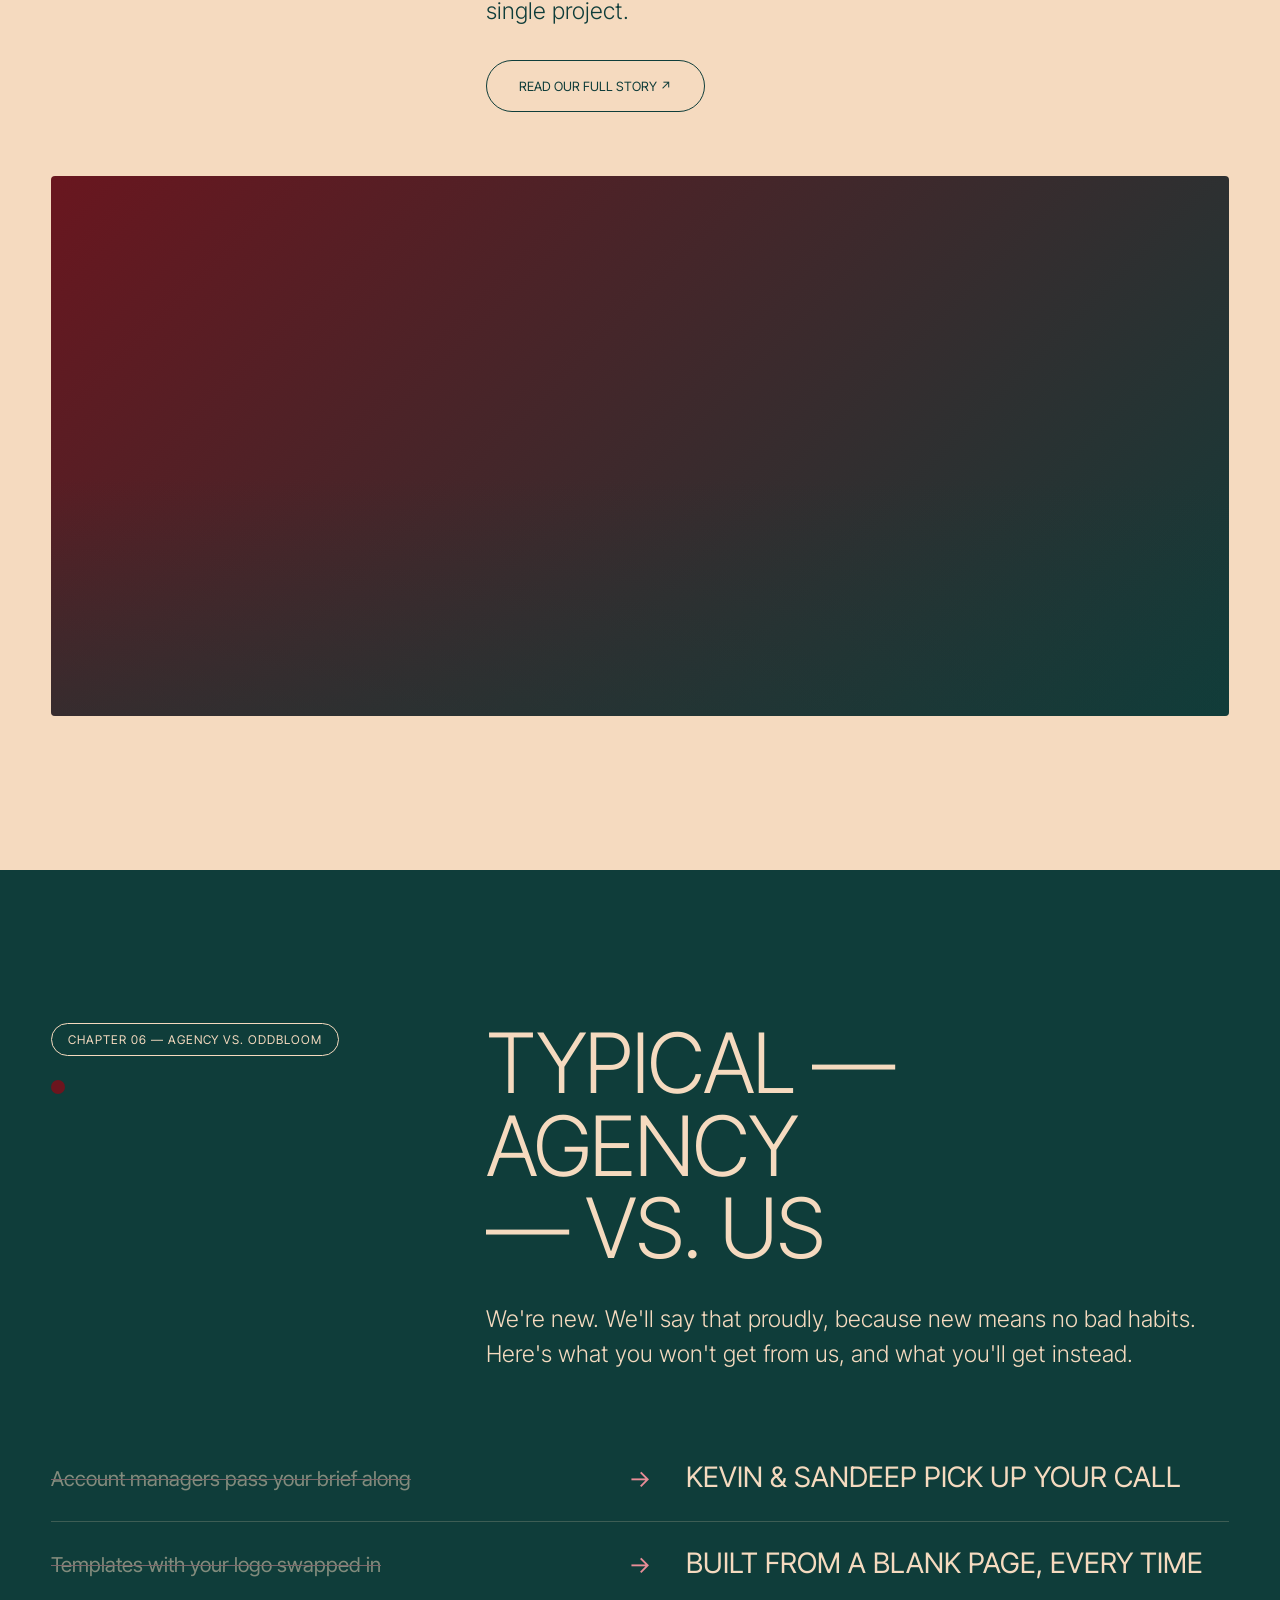
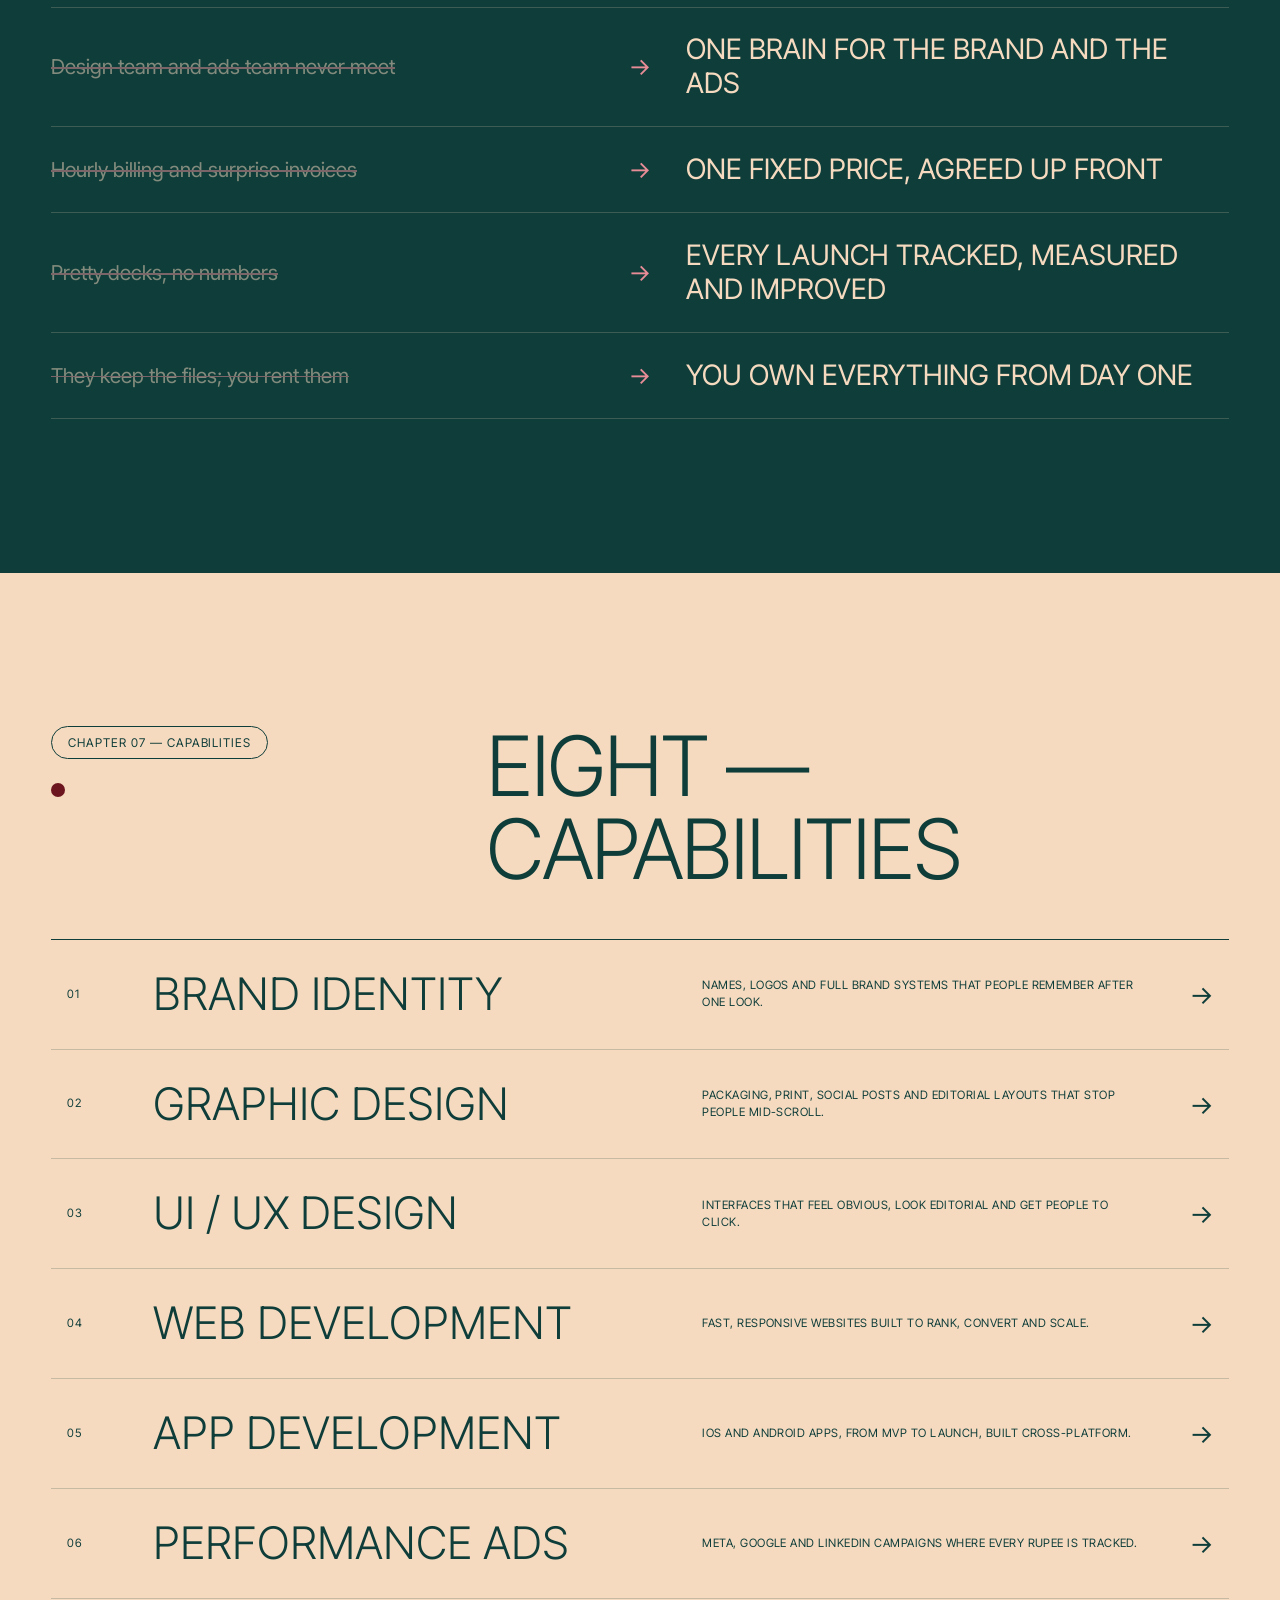
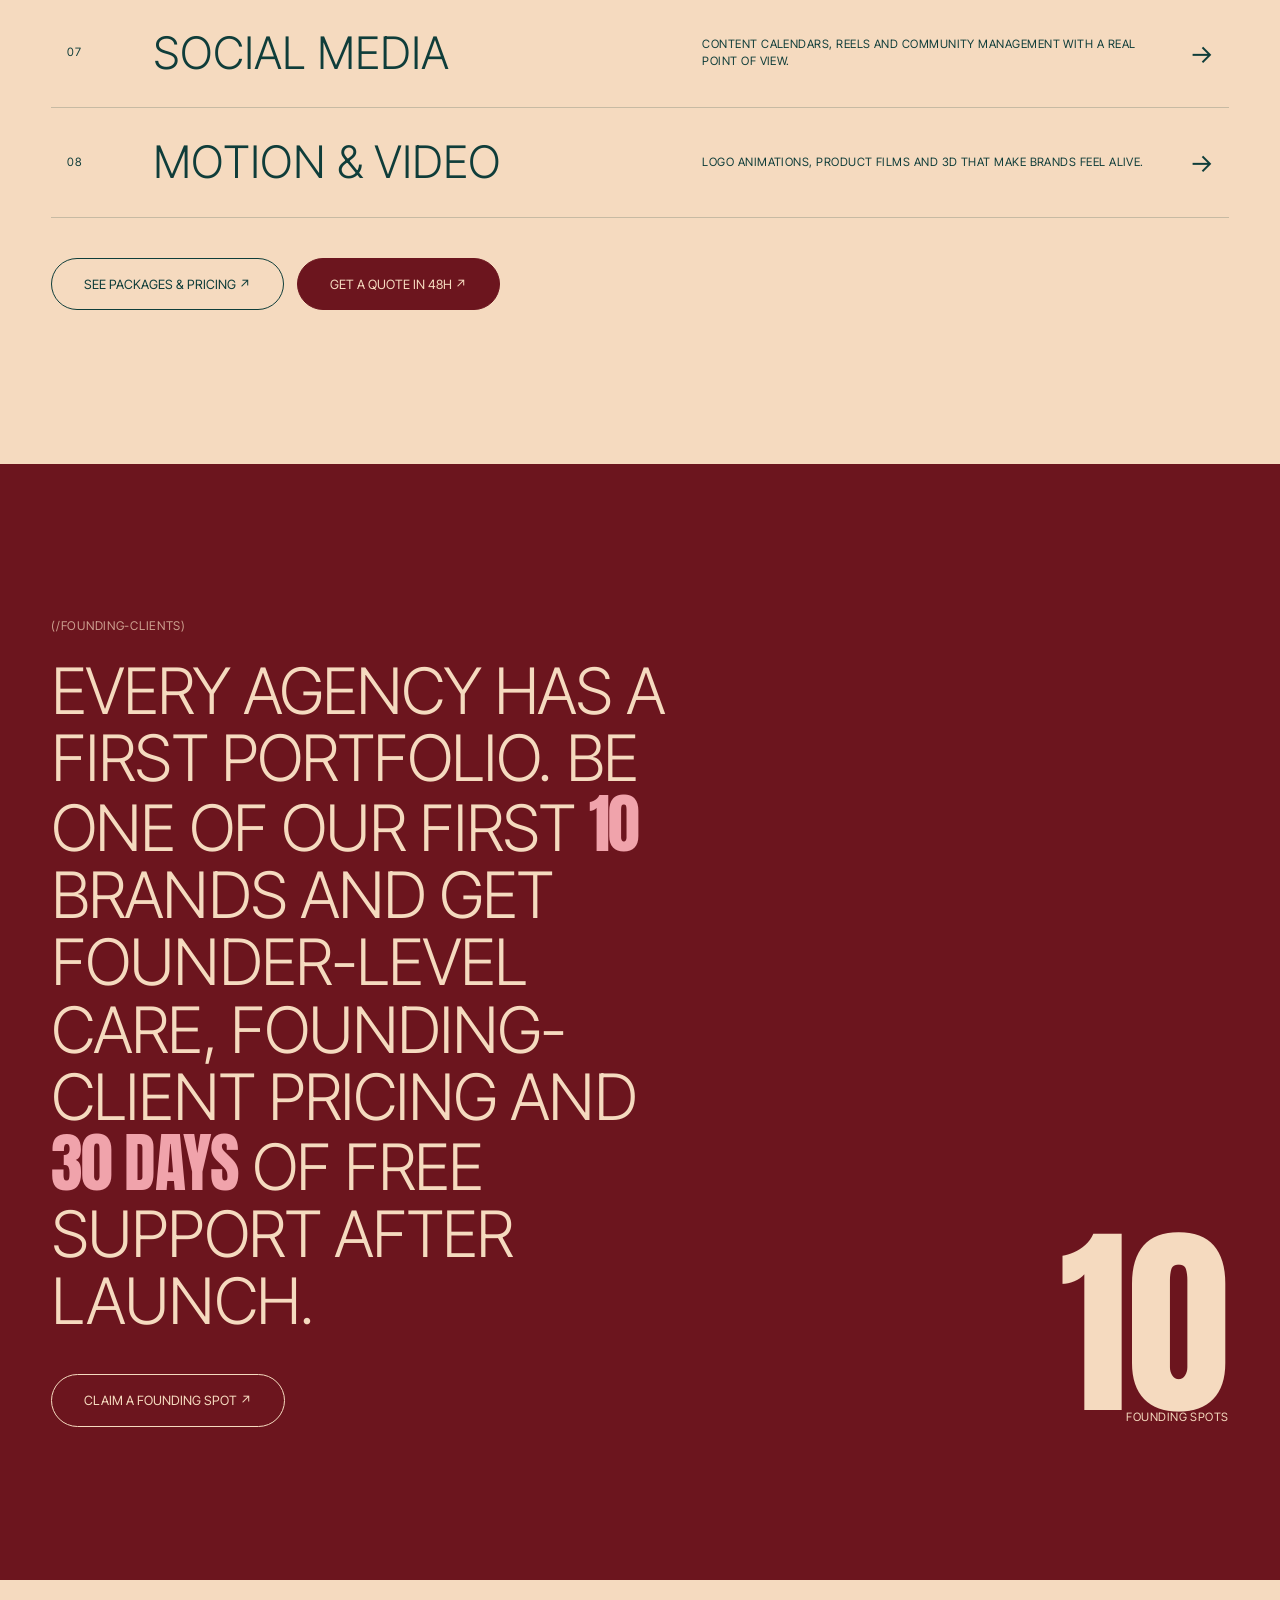
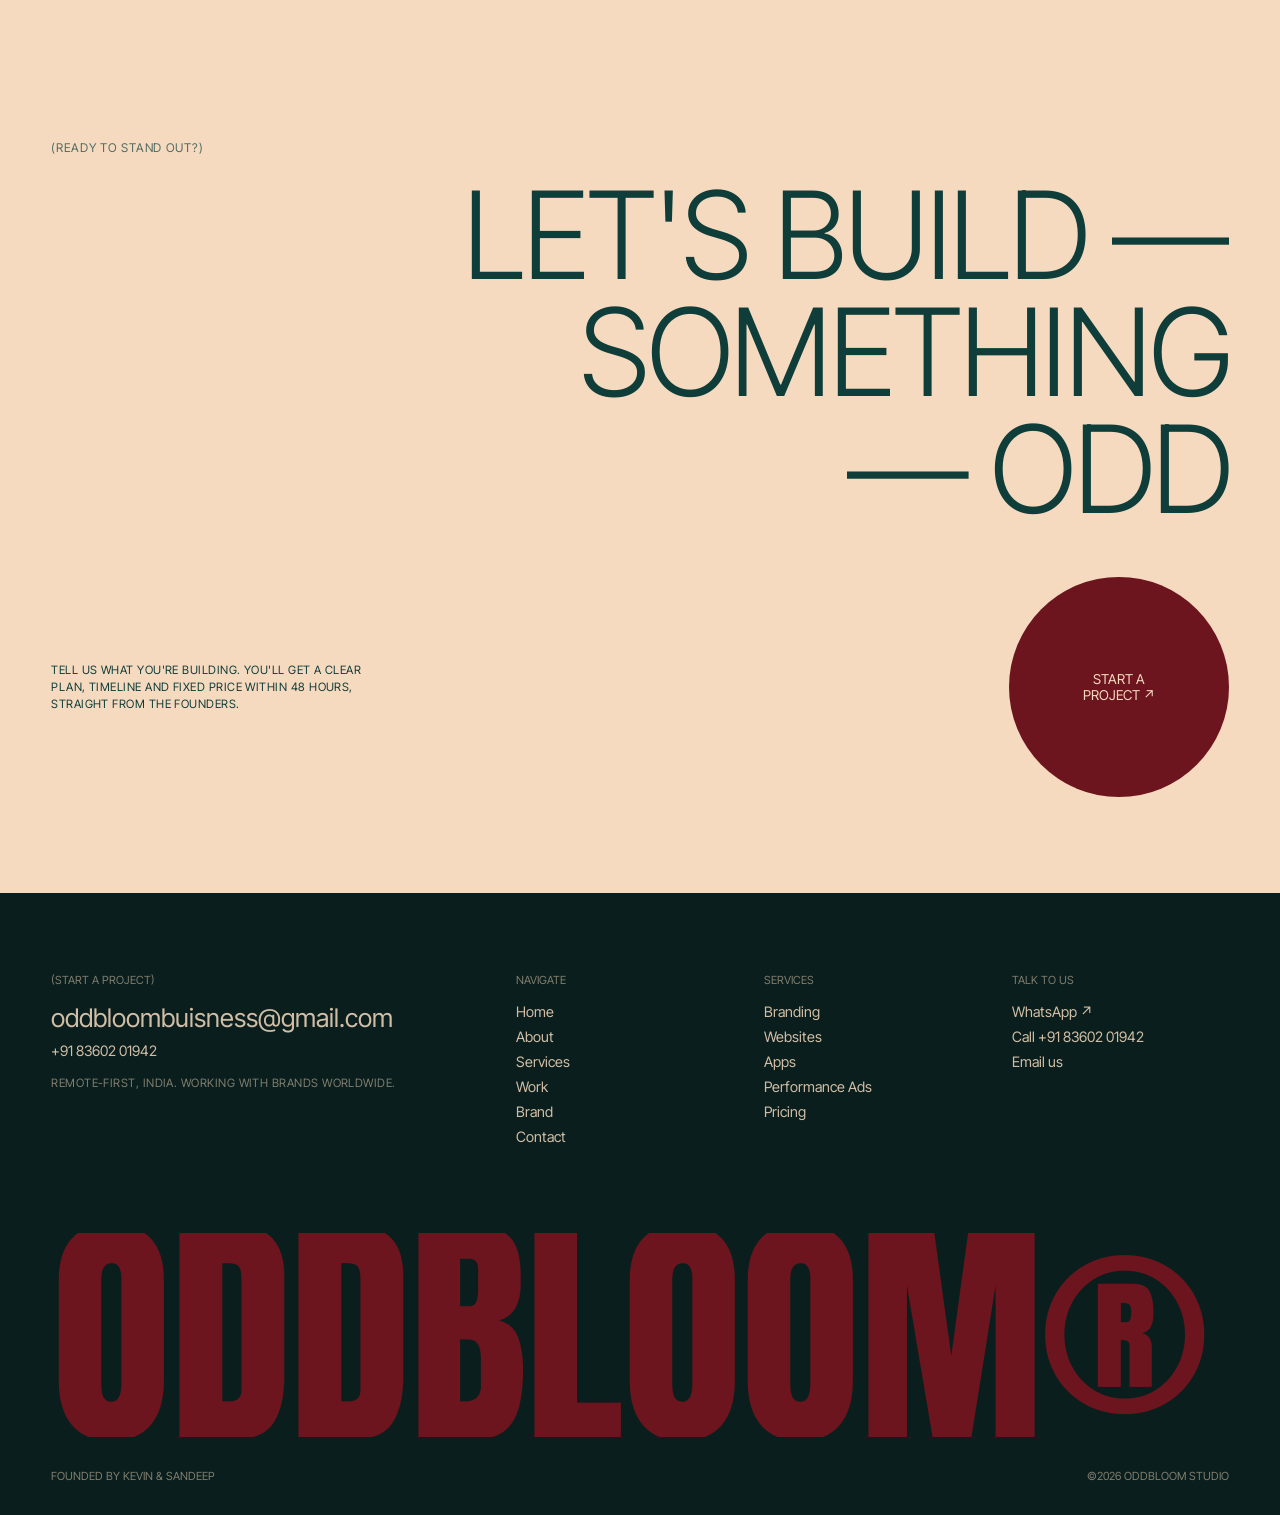
==== commit d427b0b3: "changes number and email" ====
--- a/index.html
+++ b/index.html
@@ -9,7 +9,7 @@
 <link rel="preconnect" href="https://fonts.googleapis.com"><link rel="preconnect" href="https://fonts.gstatic.com" crossorigin>
 <link href="https://fonts.googleapis.com/css2?family=Anton&family=Inter+Tight:wght@300;400;500&display=swap" rel="stylesheet">
 <link rel="stylesheet" href="css/style.css">
-<script type="application/ld+json">{"@context":"https://schema.org","@type":"ProfessionalService","name":"oddbloom","url":"https://oddbloom.netlify.app/","email":"sktdesignsofficial@gmail.com","telephone":"+91-8360201942","areaServed":"IN","founder":[{"@type":"Person","name":"Kevin"},{"@type":"Person","name":"Sandeep"}],"description":"Digital agency for branding, websites, apps and performance ads."}</script>
+<script type="application/ld+json">{"@context":"https://schema.org","@type":"ProfessionalService","name":"oddbloom","url":"https://oddbloom.netlify.app/","email":"oddbloombuisness@gmail.com","telephone":"+91-8360201942","areaServed":"IN","founder":[{"@type":"Person","name":"Kevin"},{"@type":"Person","name":"Sandeep"}],"description":"Digital agency for branding, websites, apps and performance ads."}</script>
 
 </head>
 <body>
@@ -32,7 +32,7 @@
 </header>
 <div class="menu" id="site-menu">
   <a href="index.html"><span>Home</span></a><a href="about.html"><span>About</span></a><a href="services.html"><span>Services</span></a><a href="work.html"><span>Work</span></a><a href="brand.html"><span>Brand</span></a><a href="contact.html"><span>Contact</span></a>
-  <div class="menu-foot"><a href="https://wa.me/918360201942?text=Hi%20oddbloom%2C%20I%27d%20like%20to%20discuss%20a%20project." target="_blank" rel="noopener">WhatsApp ↗</a><a href="tel:+918360201942">+91 83602 01942</a><a href="mailto:sktdesignsofficial@gmail.com">sktdesignsofficial@gmail.com</a></div>
+  <div class="menu-foot"><a href="https://wa.me/918147282737?text=Hi%20oddbloom%2C%20I%27d%20like%20to%20discuss%20a%20project." target="_blank" rel="noopener">WhatsApp ↗</a><a href="tel:+918147282737">+91 83602 01942</a><a href="mailto:oddbloombuisness@gmail.com">oddbloombuisness@gmail.com</a></div>
 </div>
 <main>
 <section class="hero story-hero">
@@ -170,16 +170,16 @@
 <footer class="footer">
   <div class="container">
     <div class="f-grid">
-      <div><h4>(Start a project)</h4><a href="mailto:sktdesignsofficial@gmail.com" class="f-email">sktdesignsofficial@gmail.com</a><a href="tel:+918360201942">+91 83602 01942</a><p class="small" style="opacity:.5;margin-top:1rem">Remote-first, India. Working with brands worldwide.</p></div>
+      <div><h4>(Start a project)</h4><a href="mailto:oddbloombuisness@gmail.com" class="f-email">oddbloombuisness@gmail.com</a><a href="tel:+918147282737">+91 83602 01942</a><p class="small" style="opacity:.5;margin-top:1rem">Remote-first, India. Working with brands worldwide.</p></div>
       <div><h4>Navigate</h4><a href="index.html">Home</a><a href="about.html">About</a><a href="services.html">Services</a><a href="work.html">Work</a><a href="brand.html">Brand</a><a href="contact.html">Contact</a></div>
       <div><h4>Services</h4><a href="services.html#s0">Branding</a><a href="services.html#s3">Websites</a><a href="services.html#s4">Apps</a><a href="services.html#s5">Performance Ads</a><a href="services.html#pricing">Pricing</a></div>
-      <div><h4>Talk to us</h4><a href="https://wa.me/918360201942?text=Hi%20oddbloom%2C%20I%27d%20like%20to%20discuss%20a%20project." target="_blank" rel="noopener">WhatsApp ↗</a><a href="tel:+918360201942">Call +91 83602 01942</a><a href="mailto:sktdesignsofficial@gmail.com">Email us</a></div>
+      <div><h4>Talk to us</h4><a href="https://wa.me/918147282737?text=Hi%20oddbloom%2C%20I%27d%20like%20to%20discuss%20a%20project." target="_blank" rel="noopener">WhatsApp ↗</a><a href="tel:+918147282737">Call +91 83602 01942</a><a href="mailto:oddbloombuisness@gmail.com">Email us</a></div>
     </div>
     <div class="f-logo">ODDBLOOM®</div>
     <div class="f-bottom"><span>Founded by Kevin &amp; Sandeep</span><span>©<span class="year"></span> oddbloom studio</span></div>
   </div>
 </footer>
-<a class="wa-float" href="https://wa.me/918360201942?text=Hi%20oddbloom%2C%20I%27d%20like%20to%20discuss%20a%20project." target="_blank" rel="noopener" aria-label="Chat with us on WhatsApp"><svg viewBox="0 0 32 32" aria-hidden="true"><path fill="currentColor" d="M16 3C8.8 3 3 8.7 3 15.8c0 2.5.7 4.9 2 7L3 29l6.4-2c2 1.1 4.3 1.7 6.6 1.7 7.2 0 13-5.7 13-12.8S23.2 3 16 3zm0 23.4c-2.1 0-4.1-.6-5.9-1.7l-.4-.3-3.8 1.2 1.2-3.7-.3-.4a10.4 10.4 0 0 1-1.8-5.8C5 10 10 5.3 16 5.3S27 10 27 15.8s-5 10.6-11 10.6zm6-7.9c-.3-.2-1.9-1-2.2-1-.3-.1-.5-.2-.7.2-.2.3-.8 1-1 1.2-.2.2-.4.2-.7.1-.3-.2-1.4-.5-2.6-1.6-1-.9-1.6-1.9-1.8-2.2-.2-.3 0-.5.1-.7l.5-.6c.2-.2.2-.3.3-.6.1-.2 0-.4 0-.6l-1-2.4c-.3-.6-.5-.5-.7-.5h-.6c-.2 0-.6.1-.9.4-.3.3-1.2 1.1-1.2 2.7s1.2 3.1 1.4 3.3c.2.2 2.3 3.5 5.6 4.9 2.8 1.1 3.3.9 3.9.8.6-.1 1.9-.8 2.2-1.5.3-.7.3-1.4.2-1.5-.1-.2-.3-.2-.6-.4z"/></svg><span>Chat on WhatsApp</span></a>
+<a class="wa-float" href="https://wa.me/918147282737?text=Hi%20oddbloom%2C%20I%27d%20like%20to%20discuss%20a%20project." target="_blank" rel="noopener" aria-label="Chat with us on WhatsApp"><svg viewBox="0 0 32 32" aria-hidden="true"><path fill="currentColor" d="M16 3C8.8 3 3 8.7 3 15.8c0 2.5.7 4.9 2 7L3 29l6.4-2c2 1.1 4.3 1.7 6.6 1.7 7.2 0 13-5.7 13-12.8S23.2 3 16 3zm0 23.4c-2.1 0-4.1-.6-5.9-1.7l-.4-.3-3.8 1.2 1.2-3.7-.3-.4a10.4 10.4 0 0 1-1.8-5.8C5 10 10 5.3 16 5.3S27 10 27 15.8s-5 10.6-11 10.6zm6-7.9c-.3-.2-1.9-1-2.2-1-.3-.1-.5-.2-.7.2-.2.3-.8 1-1 1.2-.2.2-.4.2-.7.1-.3-.2-1.4-.5-2.6-1.6-1-.9-1.6-1.9-1.8-2.2-.2-.3 0-.5.1-.7l.5-.6c.2-.2.2-.3.3-.6.1-.2 0-.4 0-.6l-1-2.4c-.3-.6-.5-.5-.7-.5h-.6c-.2 0-.6.1-.9.4-.3.3-1.2 1.1-1.2 2.7s1.2 3.1 1.4 3.3c.2.2 2.3 3.5 5.6 4.9 2.8 1.1 3.3.9 3.9.8.6-.1 1.9-.8 2.2-1.5.3-.7.3-1.4.2-1.5-.1-.2-.3-.2-.6-.4z"/></svg><span>Chat on WhatsApp</span></a>
 <script src="js/main.js"></script>
 </body>
 </html>
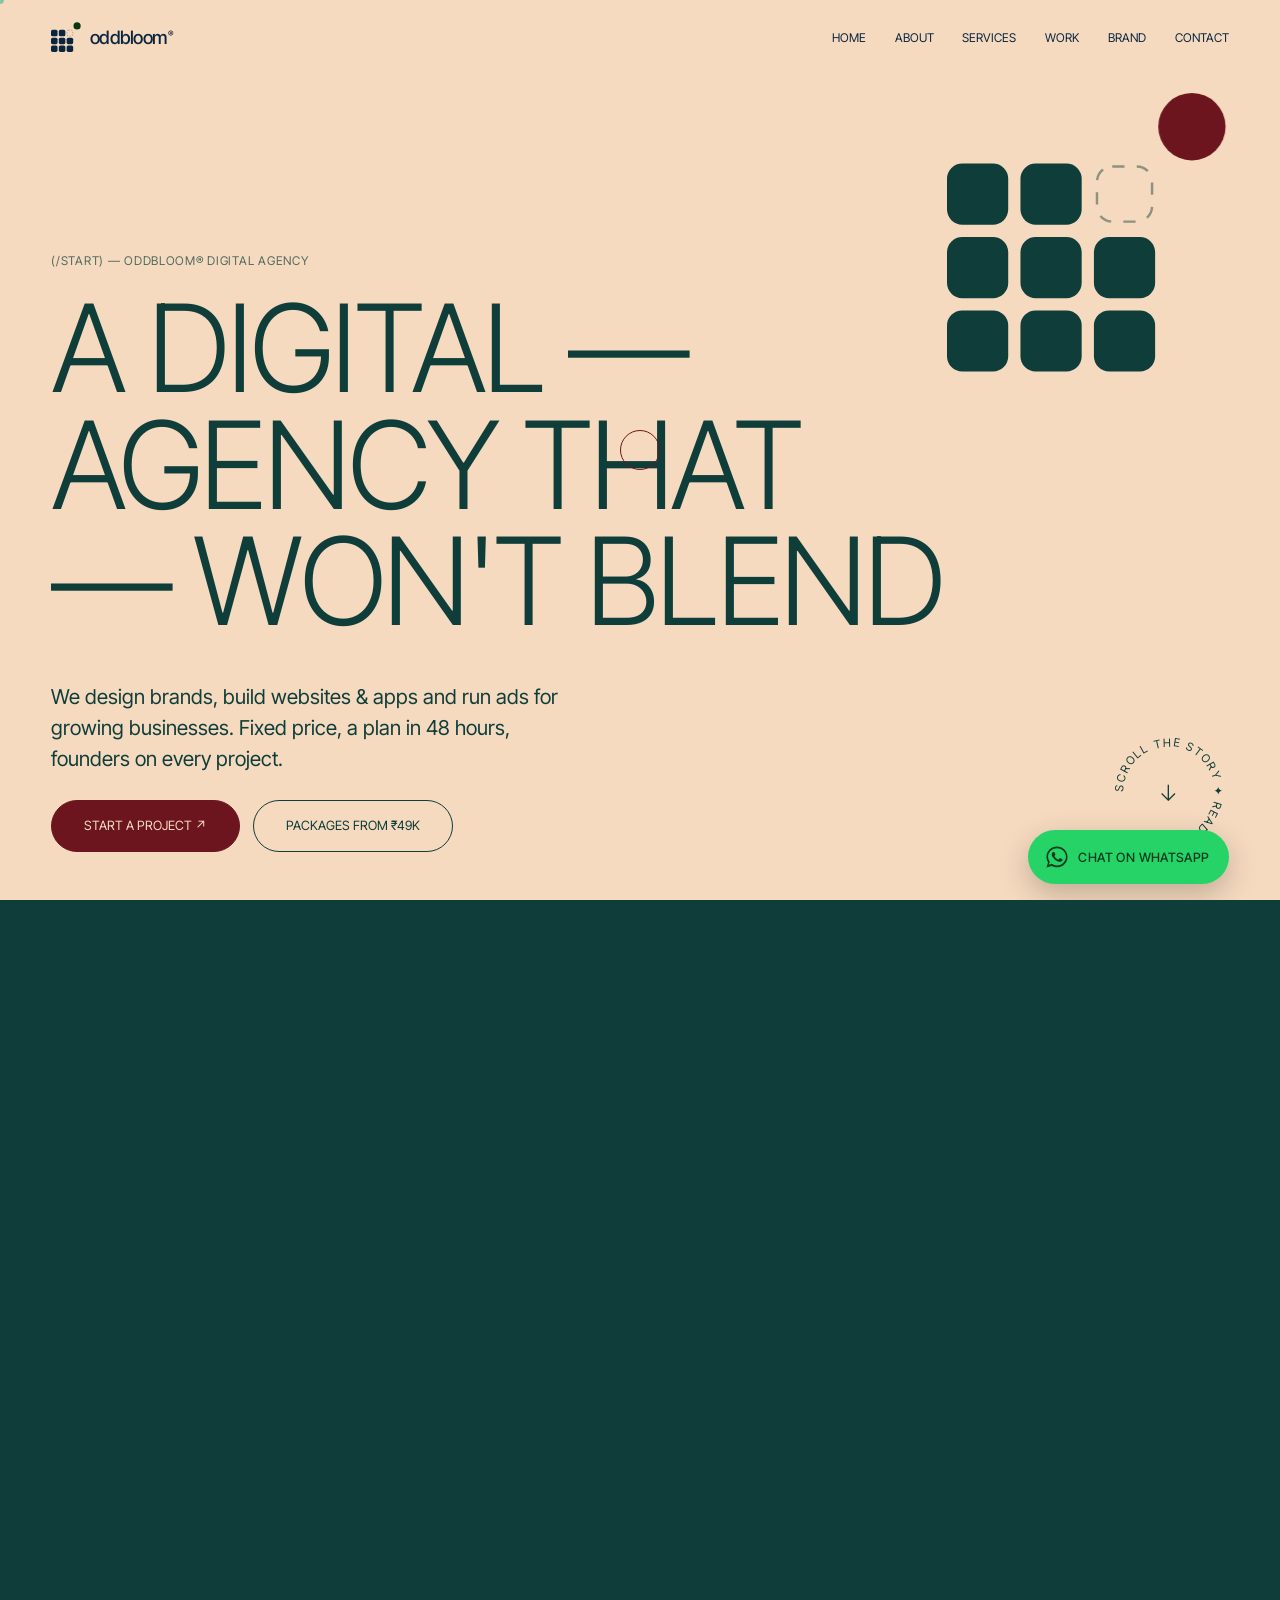
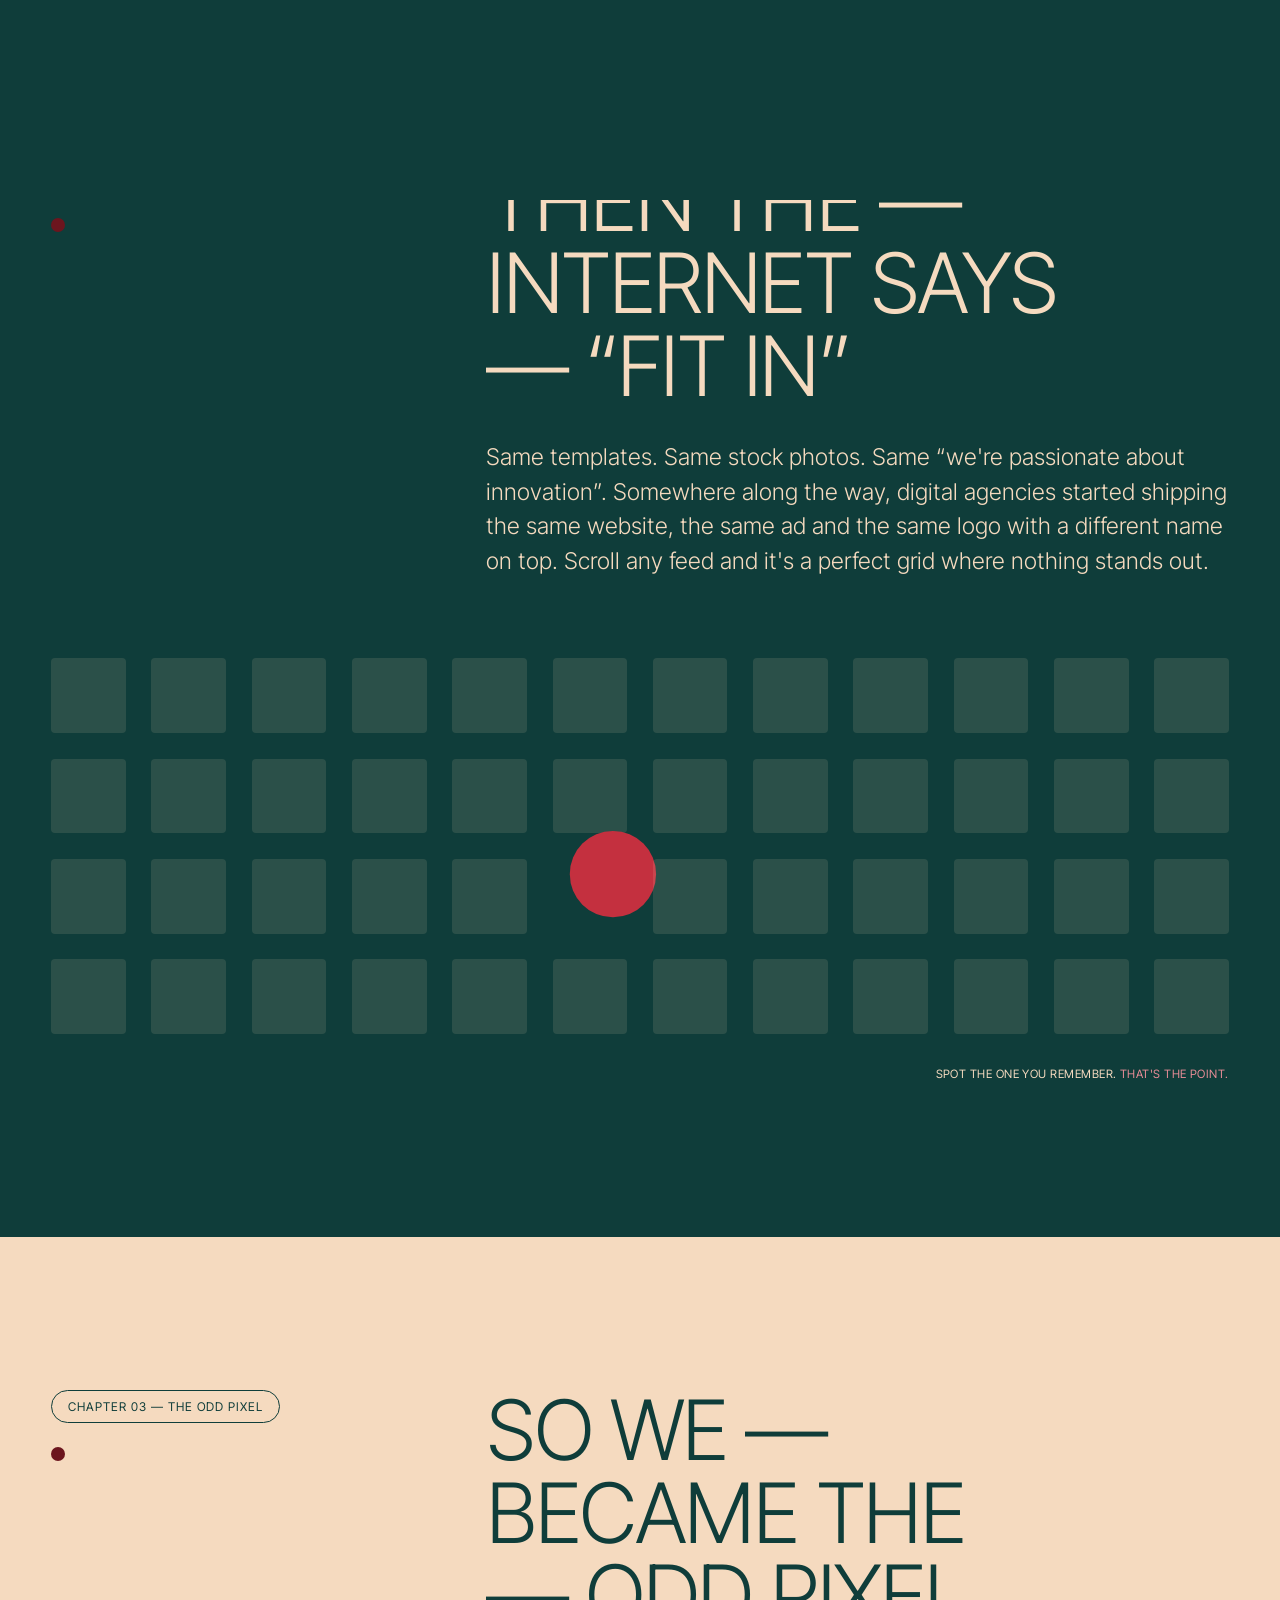
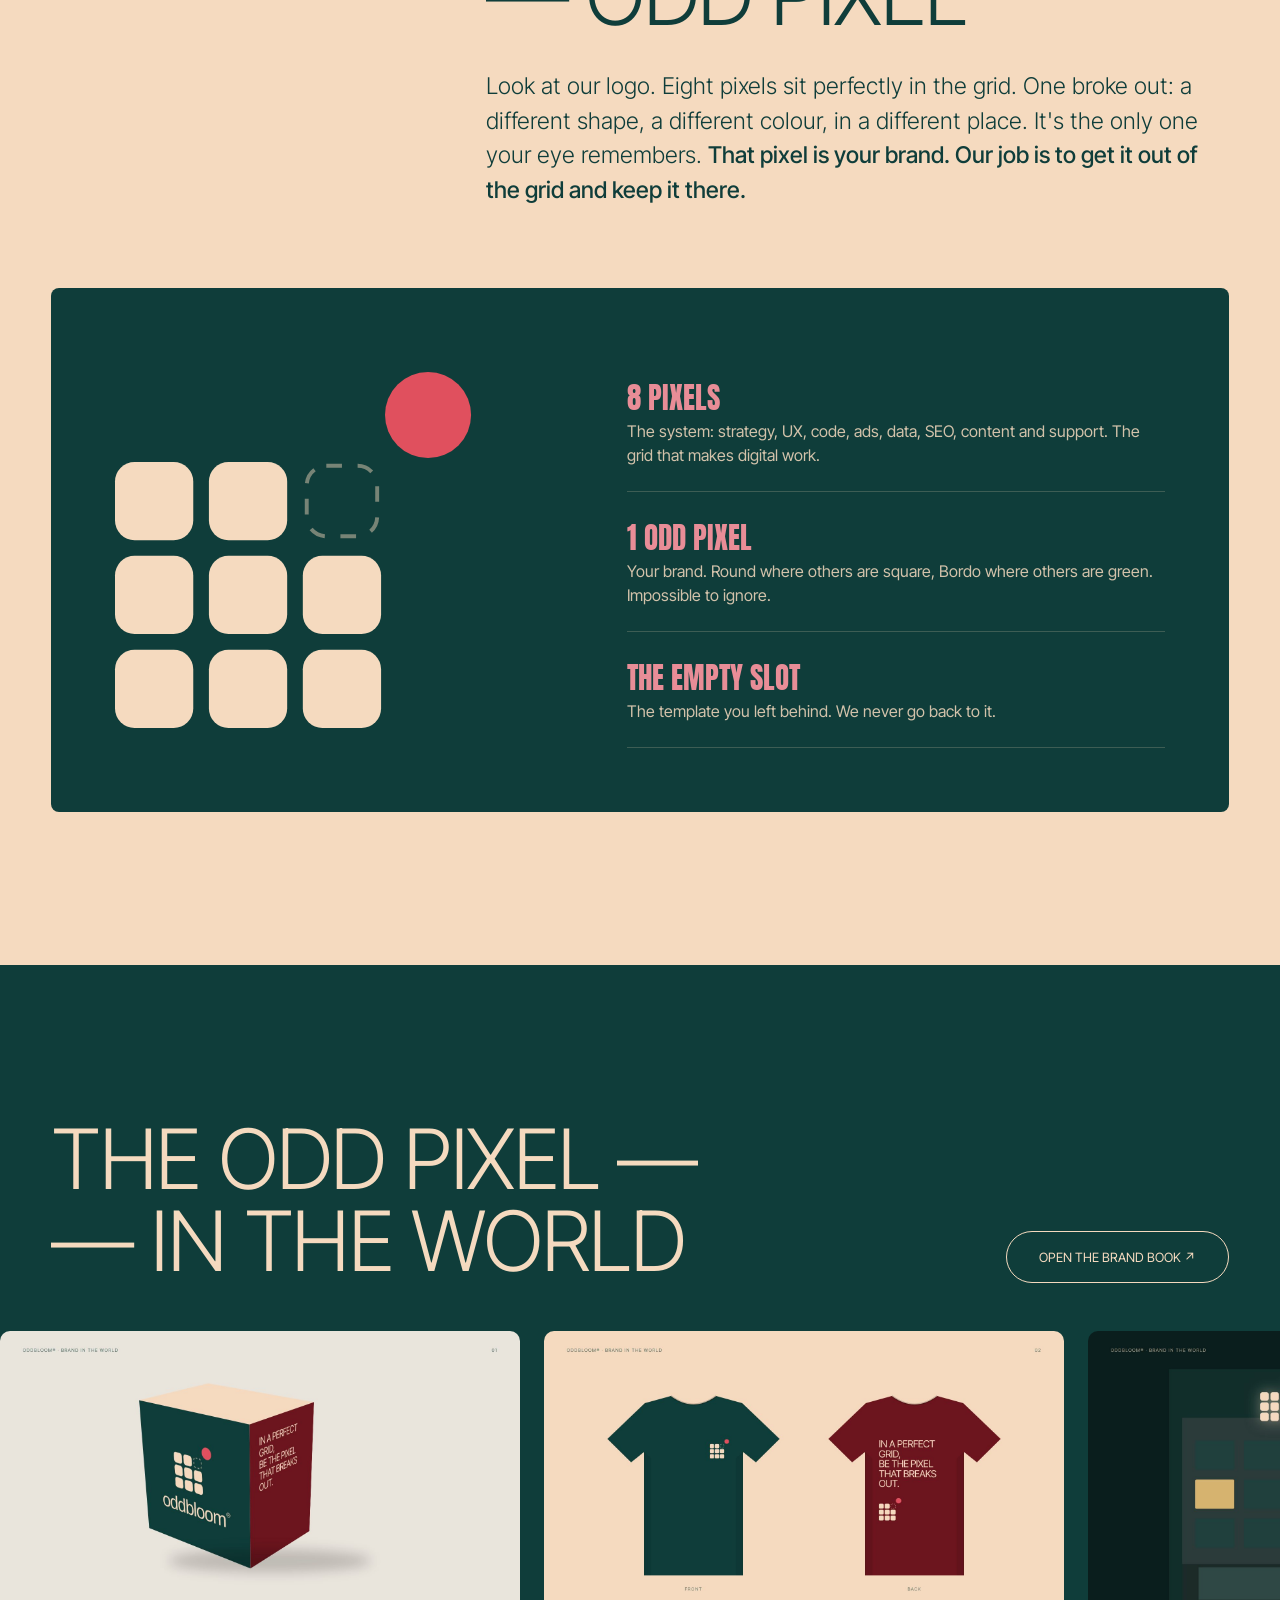
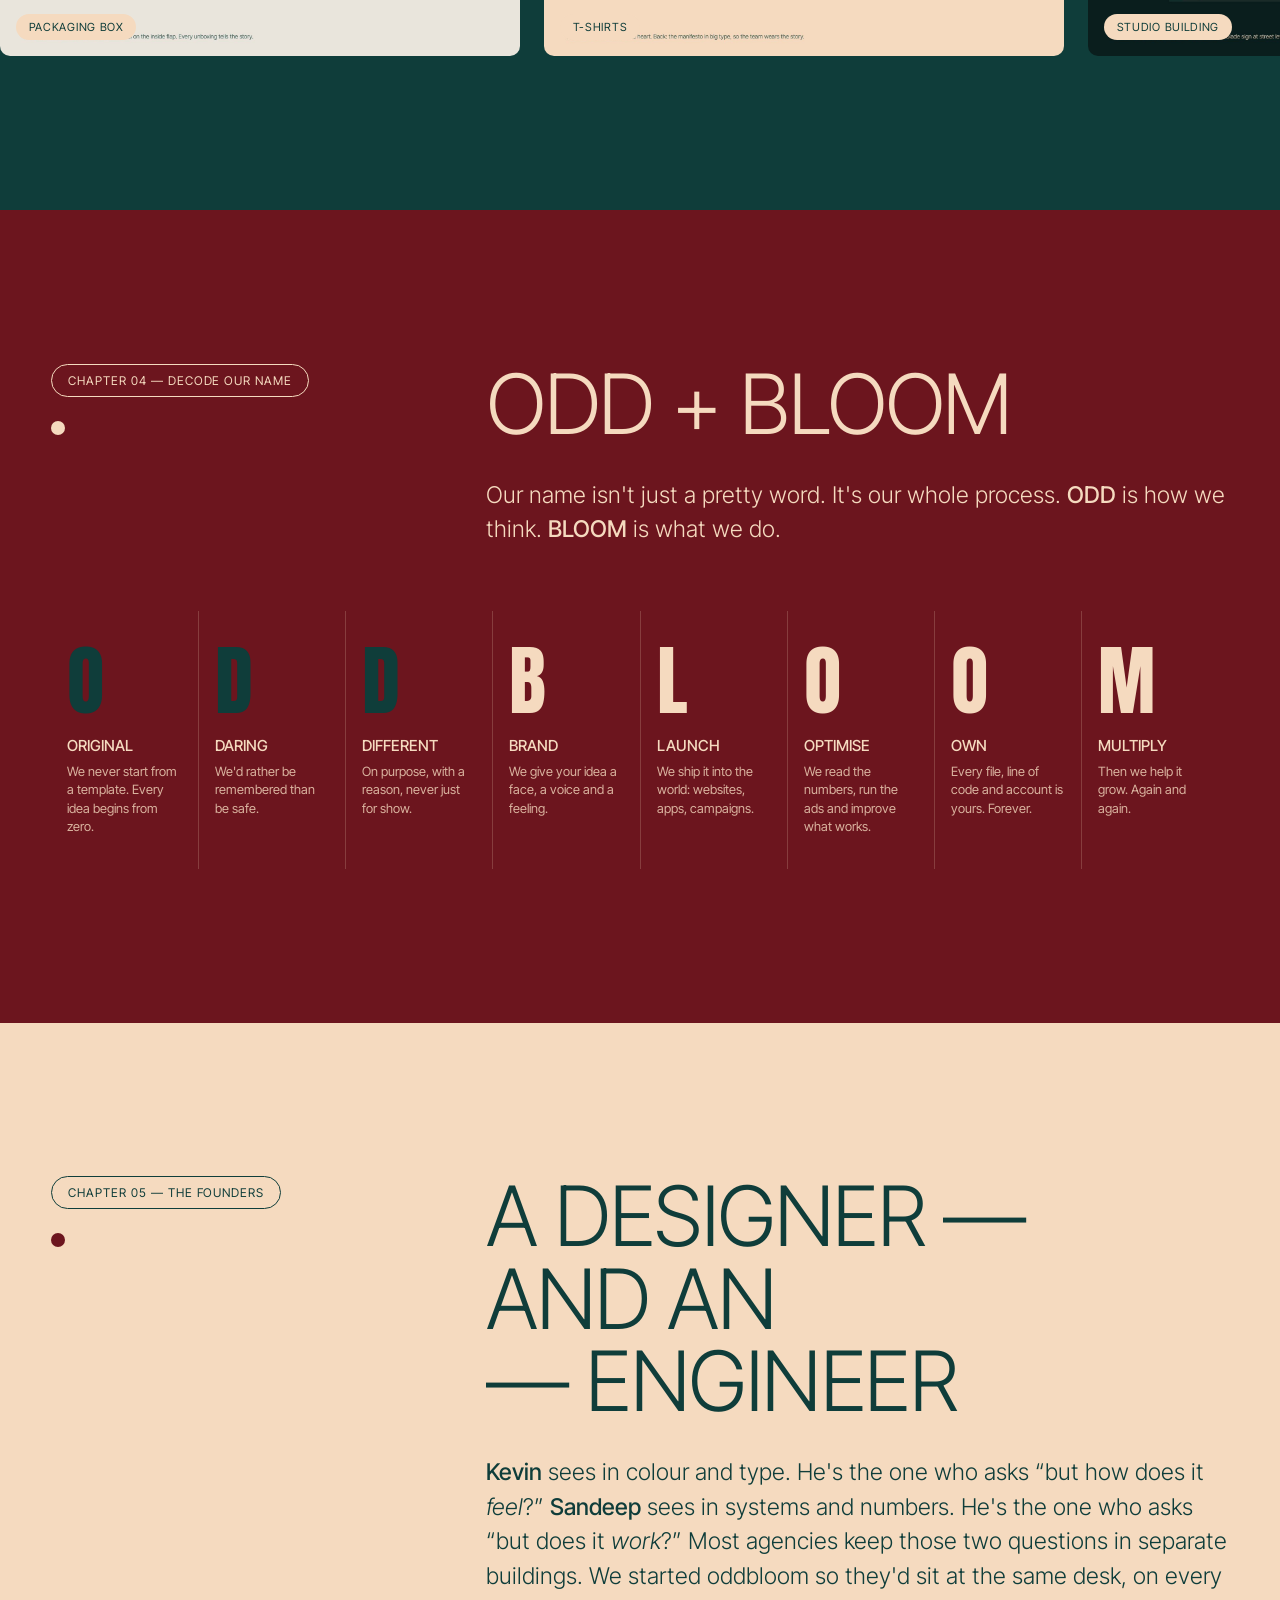
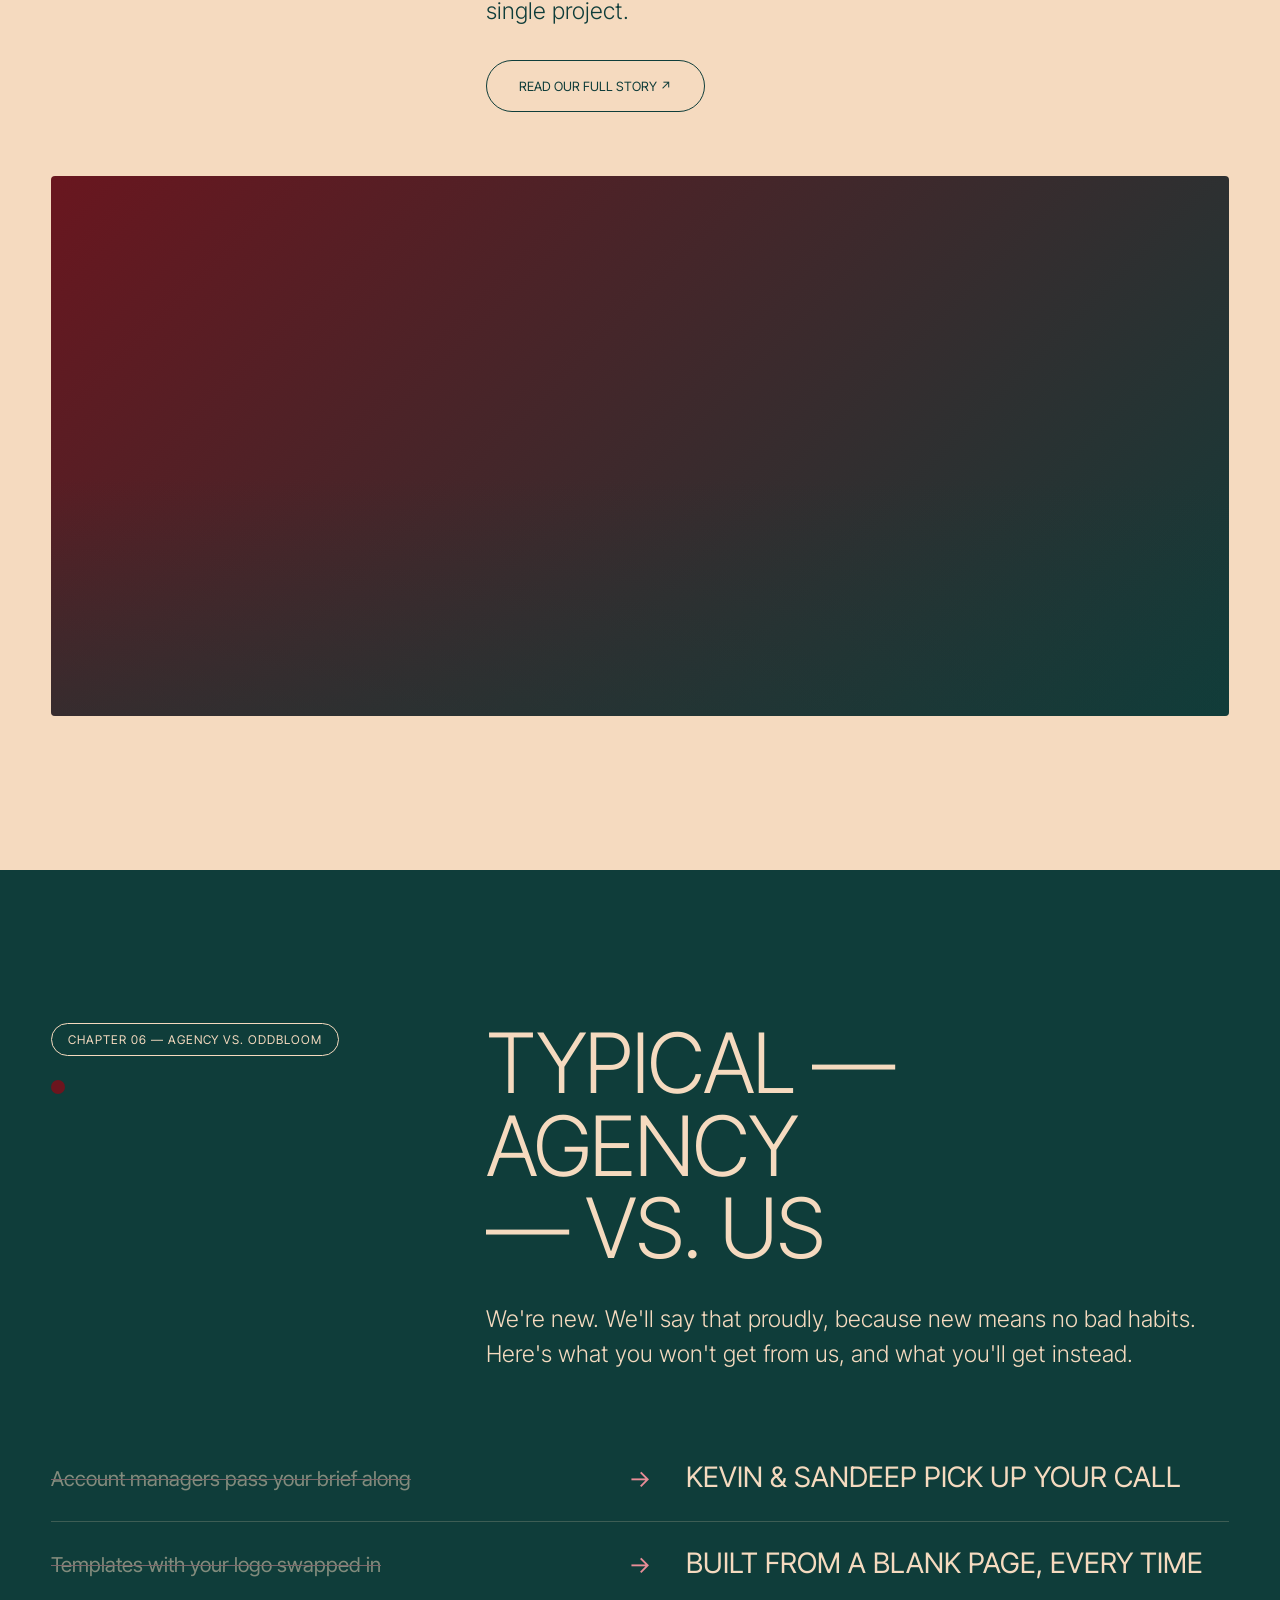
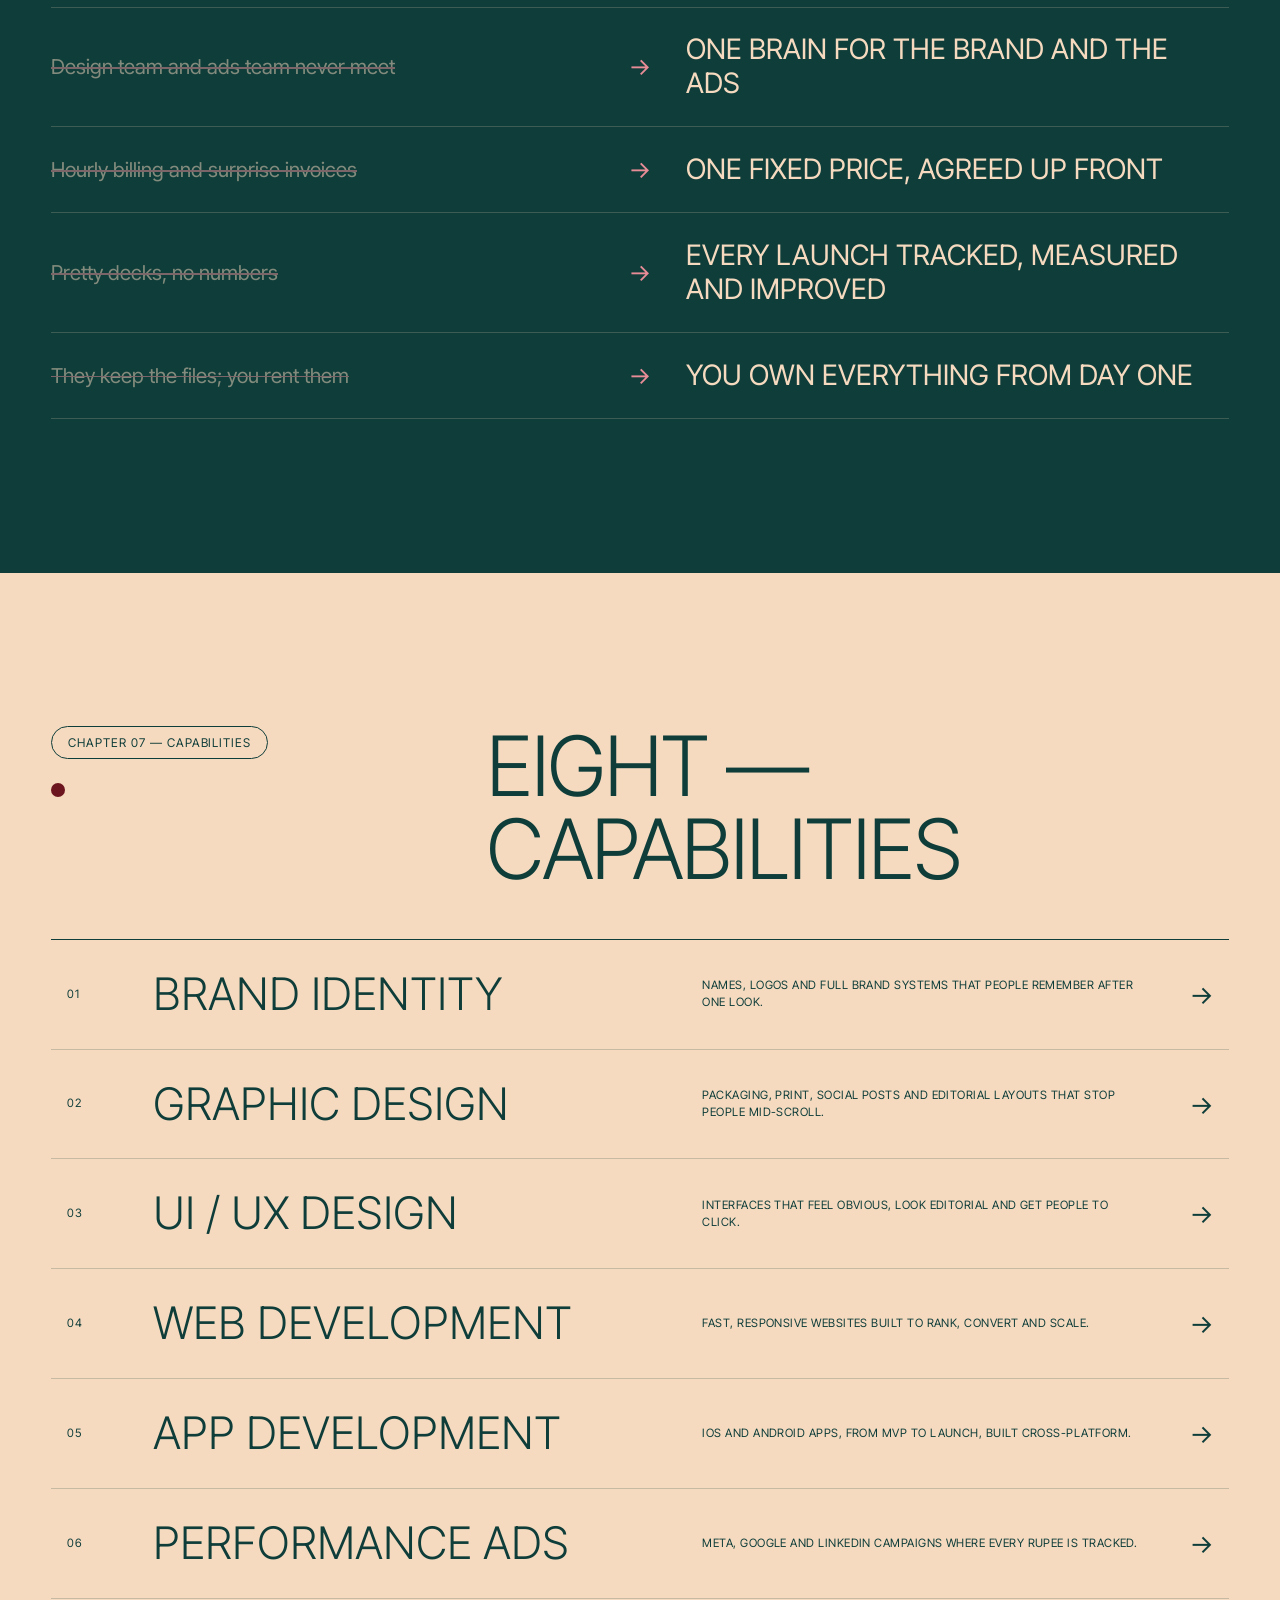
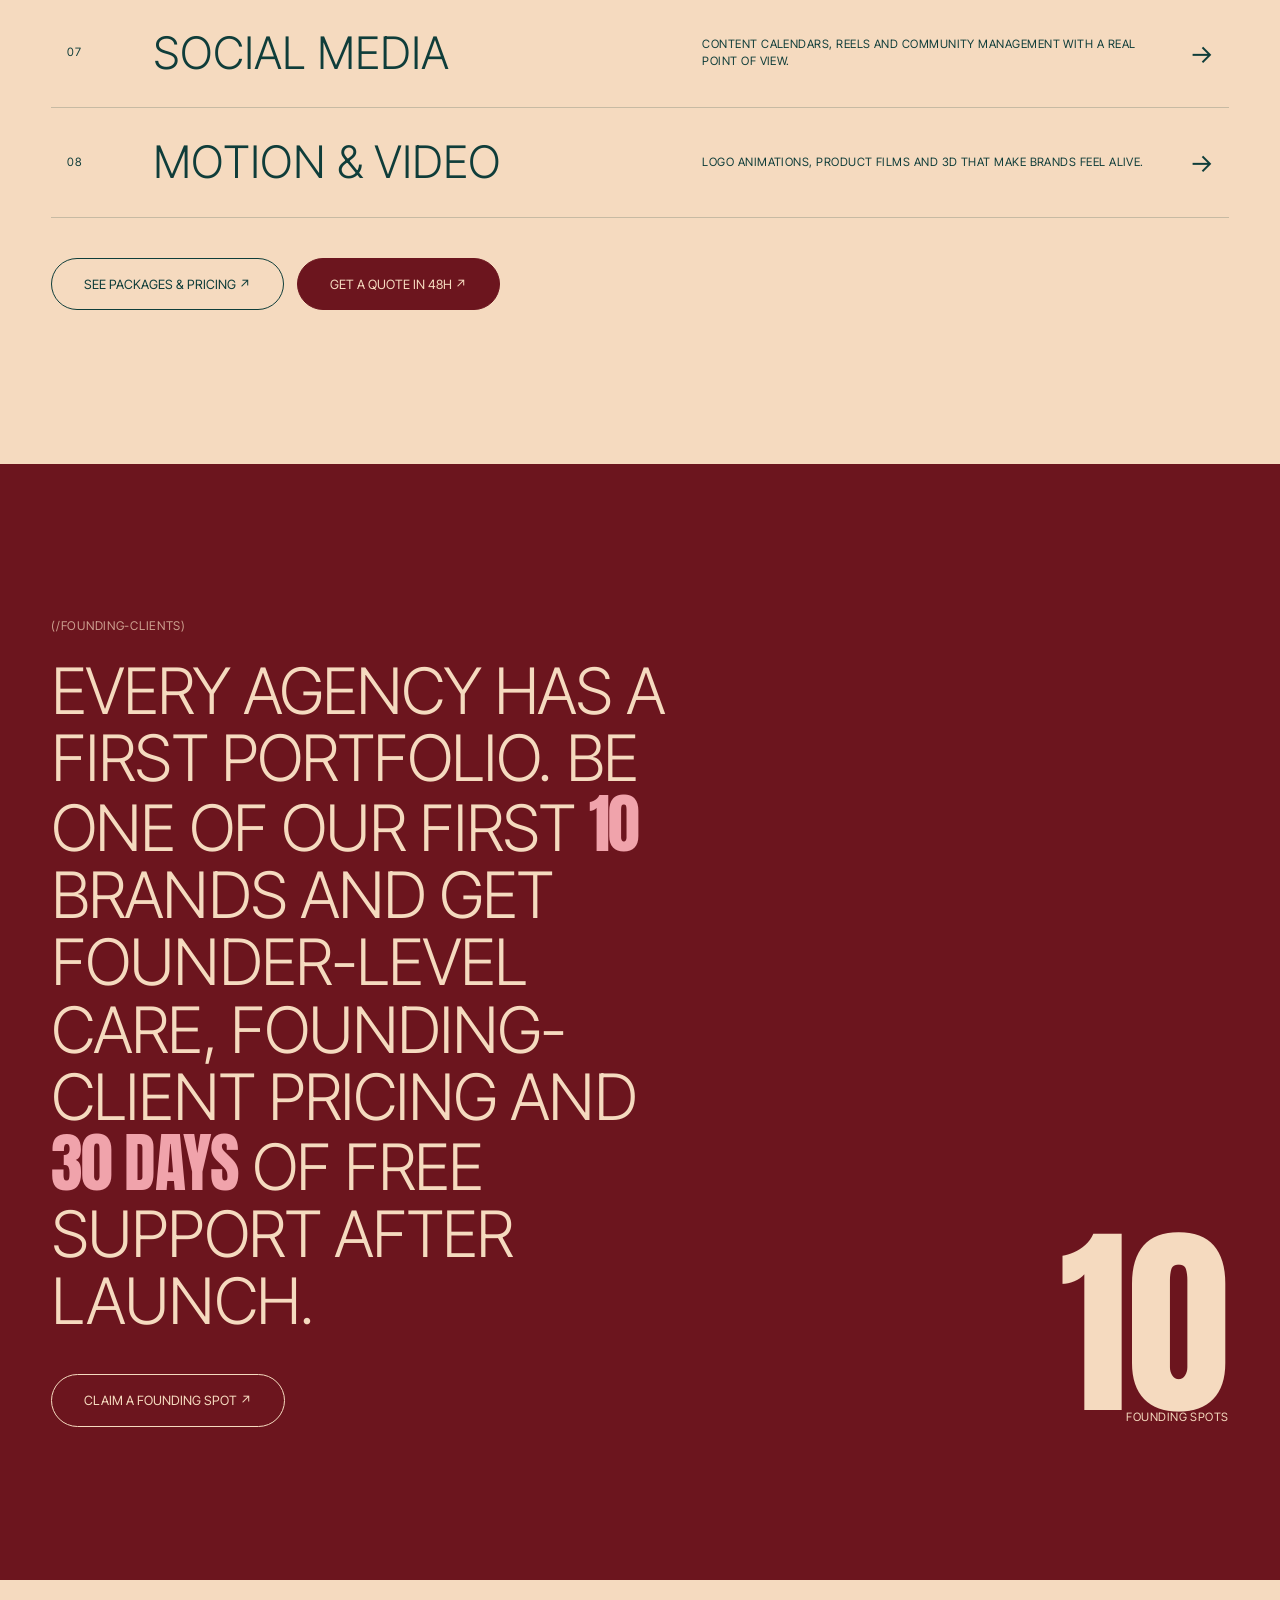
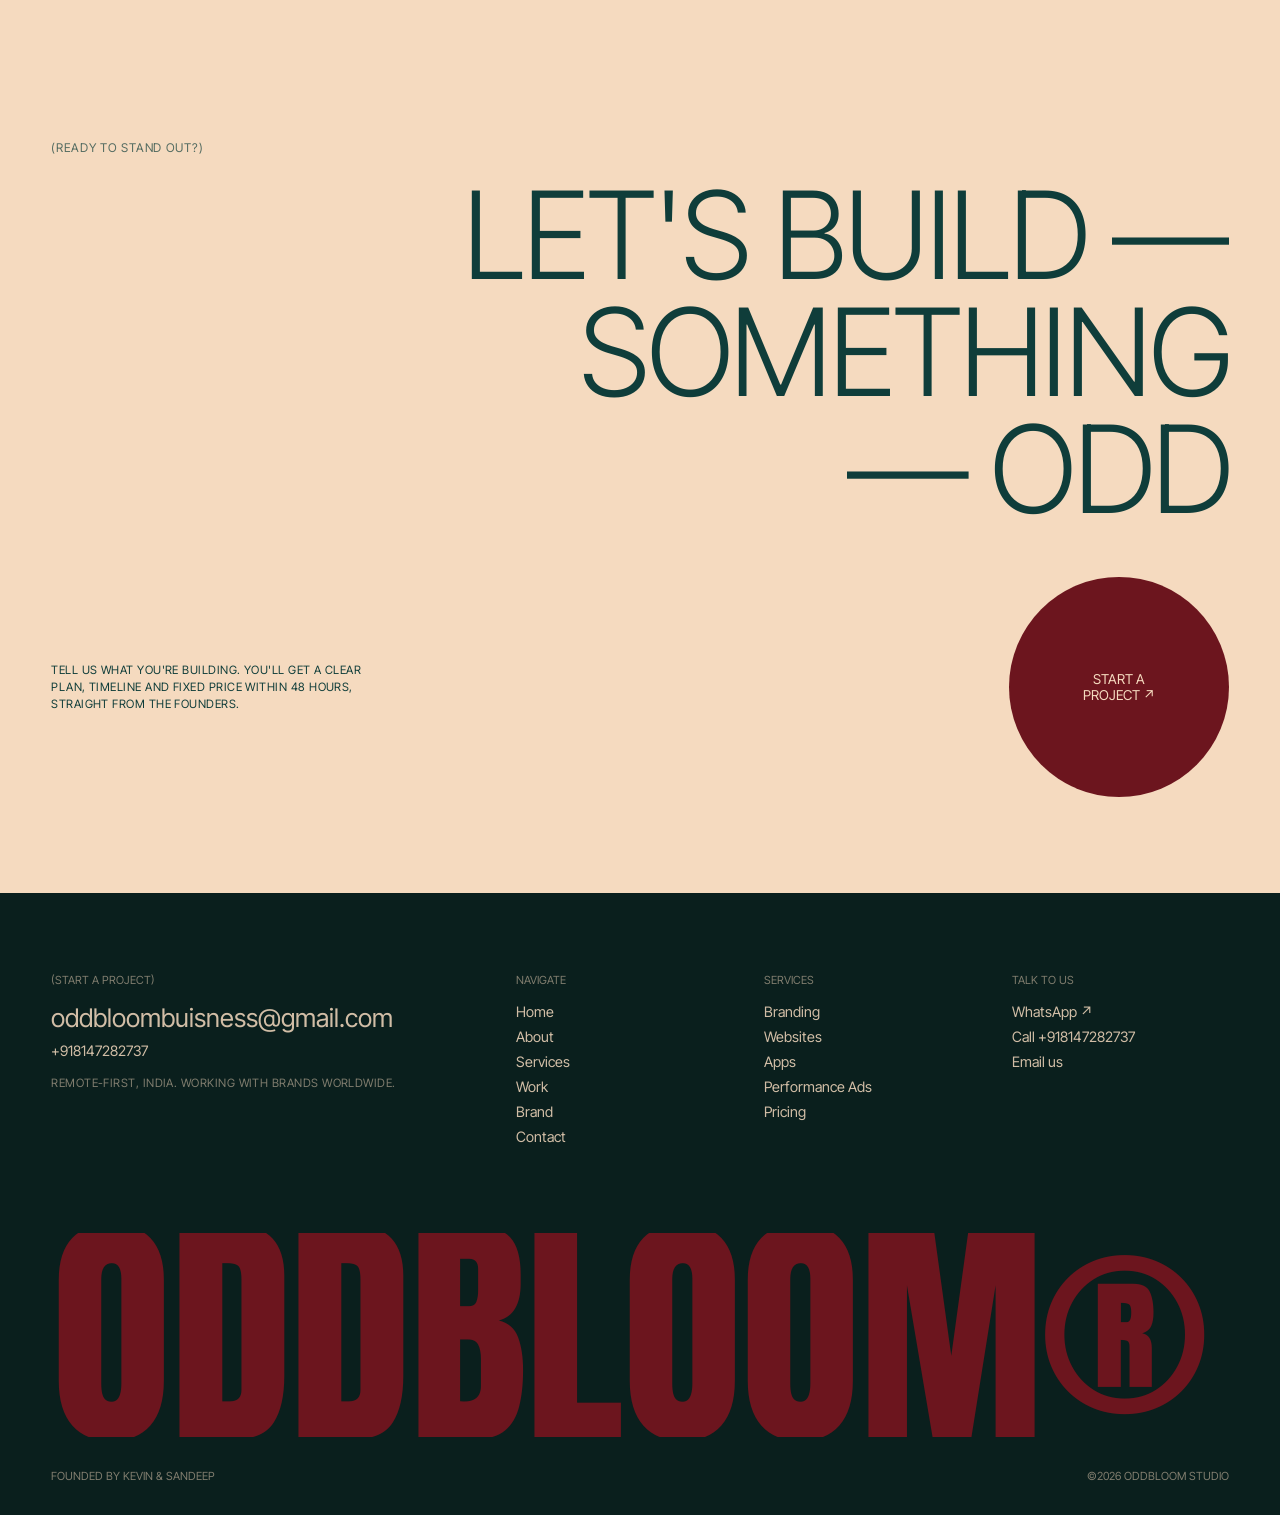
==== commit a49d0c45: "changes number and email" ====
--- a/index.html
+++ b/index.html
@@ -32,7 +32,7 @@
 </header>
 <div class="menu" id="site-menu">
   <a href="index.html"><span>Home</span></a><a href="about.html"><span>About</span></a><a href="services.html"><span>Services</span></a><a href="work.html"><span>Work</span></a><a href="brand.html"><span>Brand</span></a><a href="contact.html"><span>Contact</span></a>
-  <div class="menu-foot"><a href="https://wa.me/918147282737?text=Hi%20oddbloom%2C%20I%27d%20like%20to%20discuss%20a%20project." target="_blank" rel="noopener">WhatsApp ↗</a><a href="tel:+918147282737">+91 83602 01942</a><a href="mailto:oddbloombuisness@gmail.com">oddbloombuisness@gmail.com</a></div>
+  <div class="menu-foot"><a href="https://wa.me/918147282737?text=Hi%20oddbloom%2C%20I%27d%20like%20to%20discuss%20a%20project." target="_blank" rel="noopener">WhatsApp ↗</a><a href="tel:+918147282737">+918147282737</a><a href="mailto:oddbloombuisness@gmail.com">oddbloombuisness@gmail.com</a></div>
 </div>
 <main>
 <section class="hero story-hero">
@@ -170,10 +170,10 @@
 <footer class="footer">
   <div class="container">
     <div class="f-grid">
-      <div><h4>(Start a project)</h4><a href="mailto:oddbloombuisness@gmail.com" class="f-email">oddbloombuisness@gmail.com</a><a href="tel:+918147282737">+91 83602 01942</a><p class="small" style="opacity:.5;margin-top:1rem">Remote-first, India. Working with brands worldwide.</p></div>
+      <div><h4>(Start a project)</h4><a href="mailto:oddbloombuisness@gmail.com" class="f-email">oddbloombuisness@gmail.com</a><a href="tel:+918147282737">+918147282737</a><p class="small" style="opacity:.5;margin-top:1rem">Remote-first, India. Working with brands worldwide.</p></div>
       <div><h4>Navigate</h4><a href="index.html">Home</a><a href="about.html">About</a><a href="services.html">Services</a><a href="work.html">Work</a><a href="brand.html">Brand</a><a href="contact.html">Contact</a></div>
       <div><h4>Services</h4><a href="services.html#s0">Branding</a><a href="services.html#s3">Websites</a><a href="services.html#s4">Apps</a><a href="services.html#s5">Performance Ads</a><a href="services.html#pricing">Pricing</a></div>
-      <div><h4>Talk to us</h4><a href="https://wa.me/918147282737?text=Hi%20oddbloom%2C%20I%27d%20like%20to%20discuss%20a%20project." target="_blank" rel="noopener">WhatsApp ↗</a><a href="tel:+918147282737">Call +91 83602 01942</a><a href="mailto:oddbloombuisness@gmail.com">Email us</a></div>
+      <div><h4>Talk to us</h4><a href="https://wa.me/918147282737?text=Hi%20oddbloom%2C%20I%27d%20like%20to%20discuss%20a%20project." target="_blank" rel="noopener">WhatsApp ↗</a><a href="tel:+918147282737">Call +918147282737</a><a href="mailto:oddbloombuisness@gmail.com">Email us</a></div>
     </div>
     <div class="f-logo">ODDBLOOM®</div>
     <div class="f-bottom"><span>Founded by Kevin &amp; Sandeep</span><span>©<span class="year"></span> oddbloom studio</span></div>
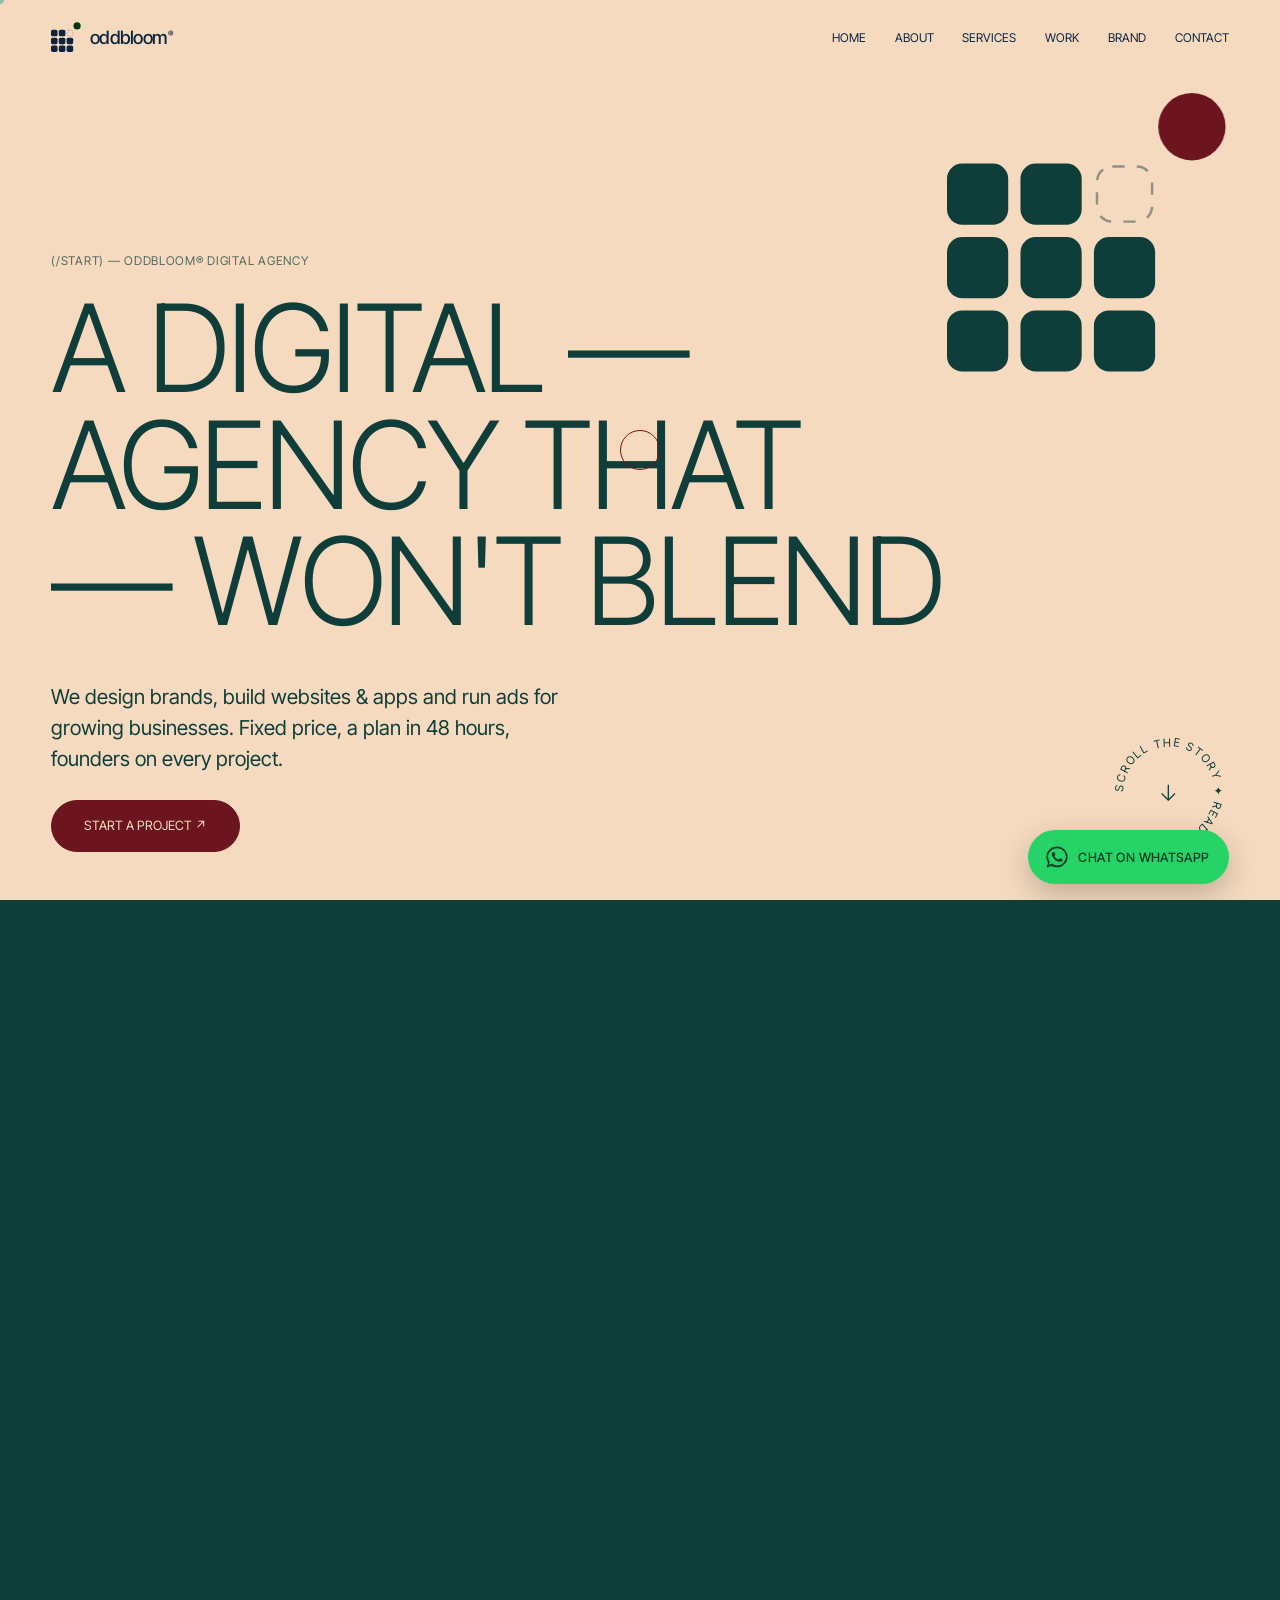
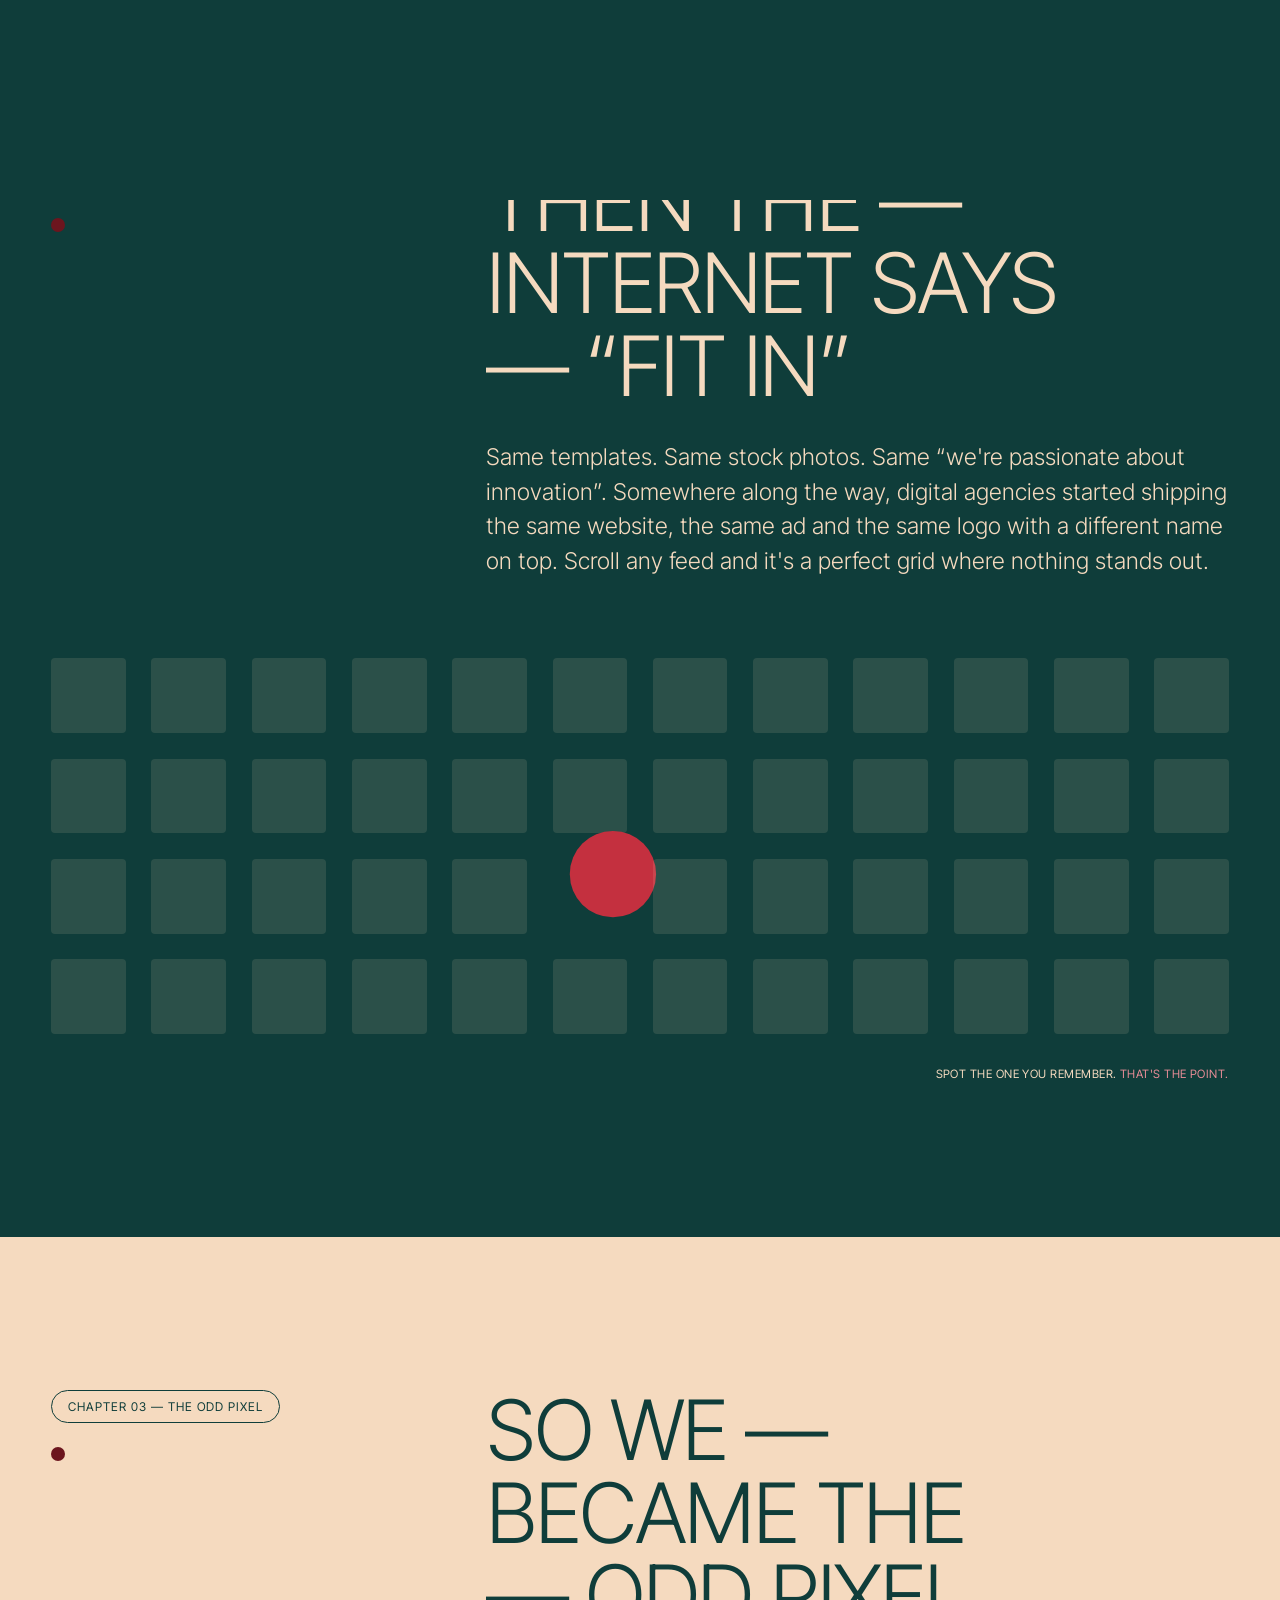
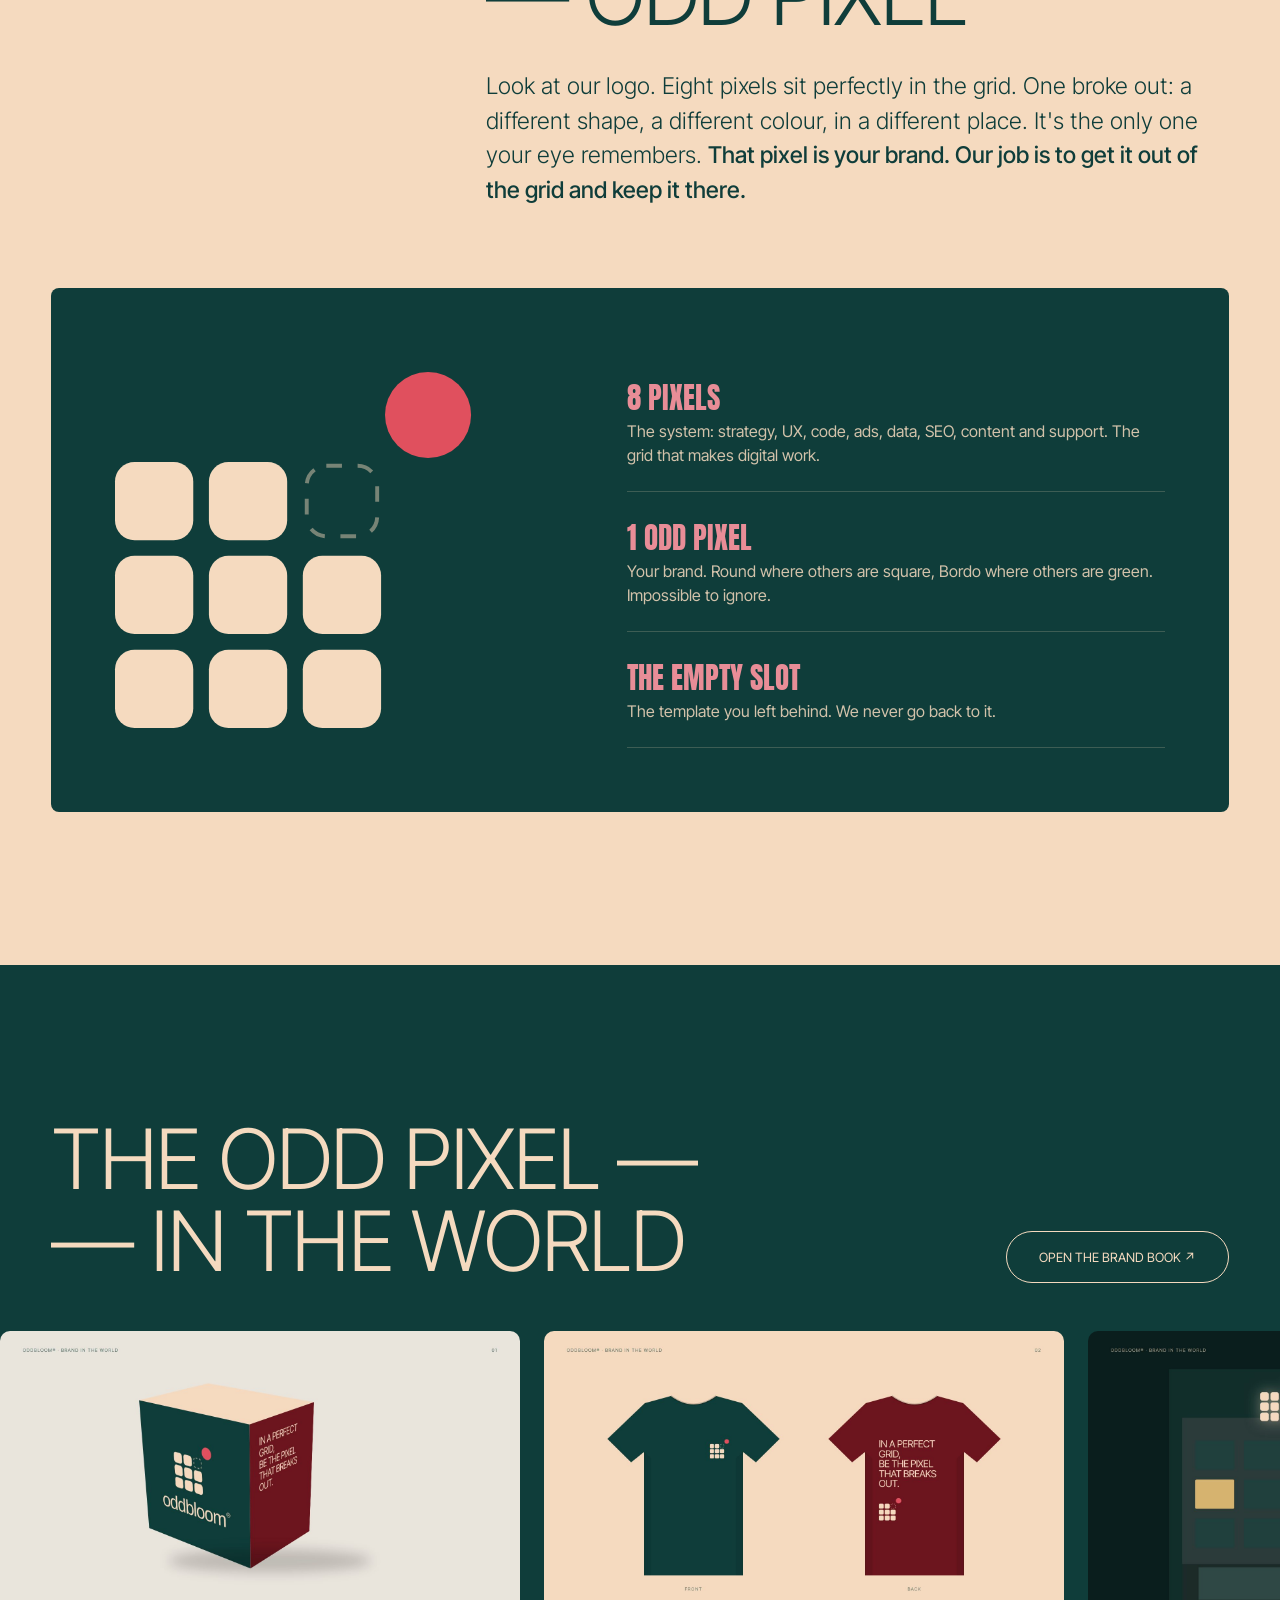
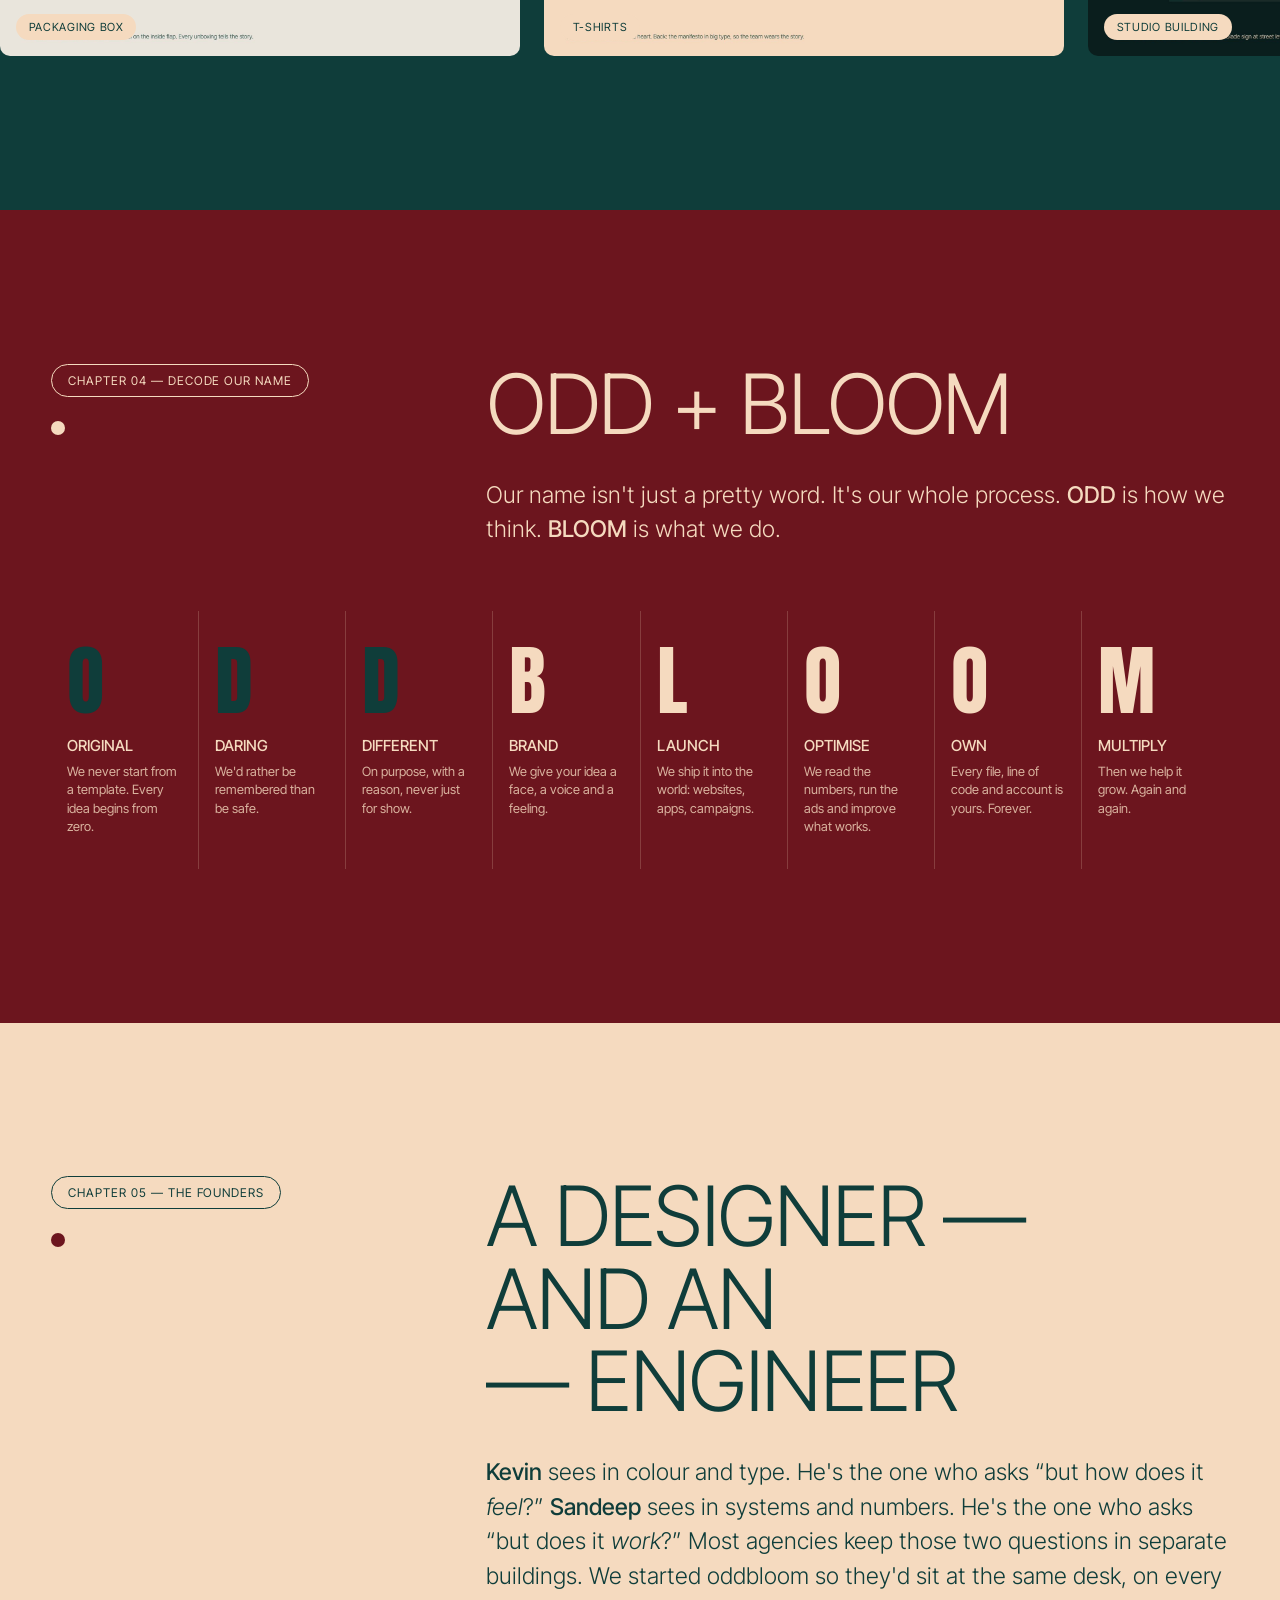
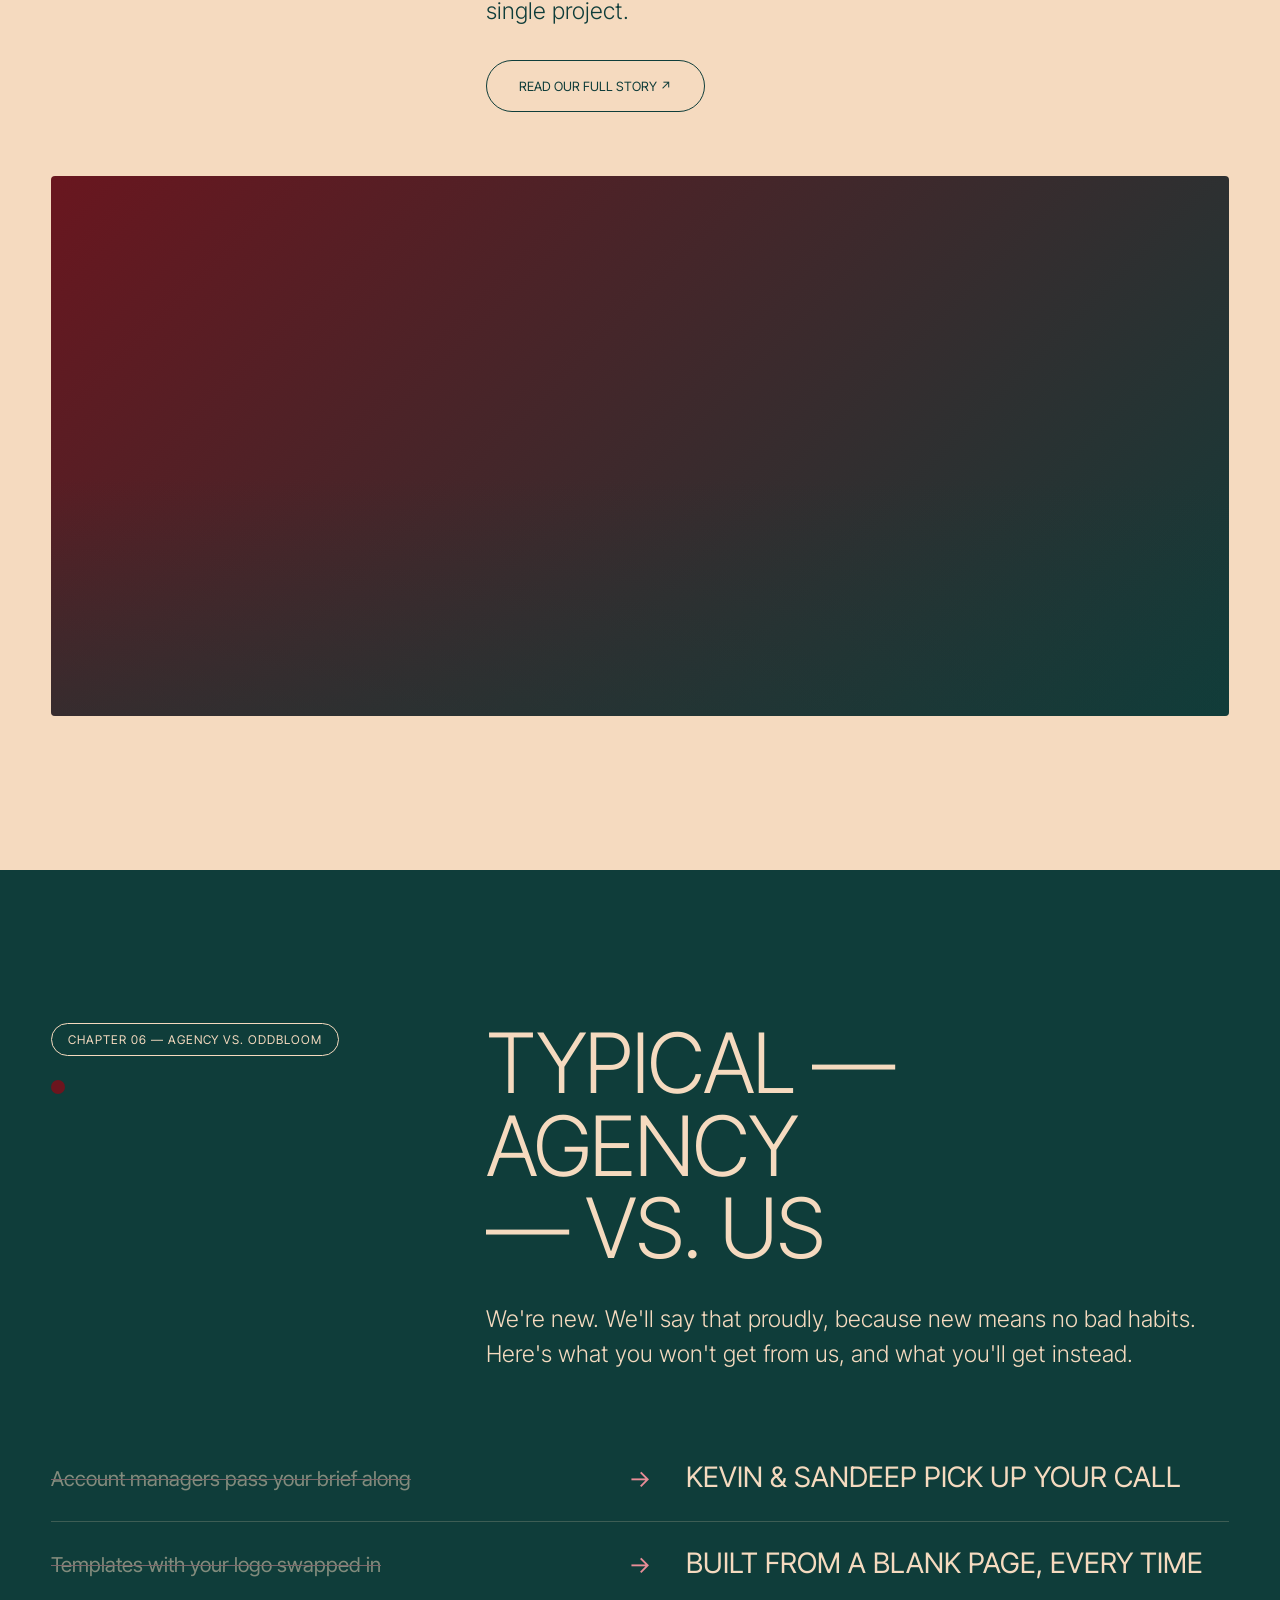
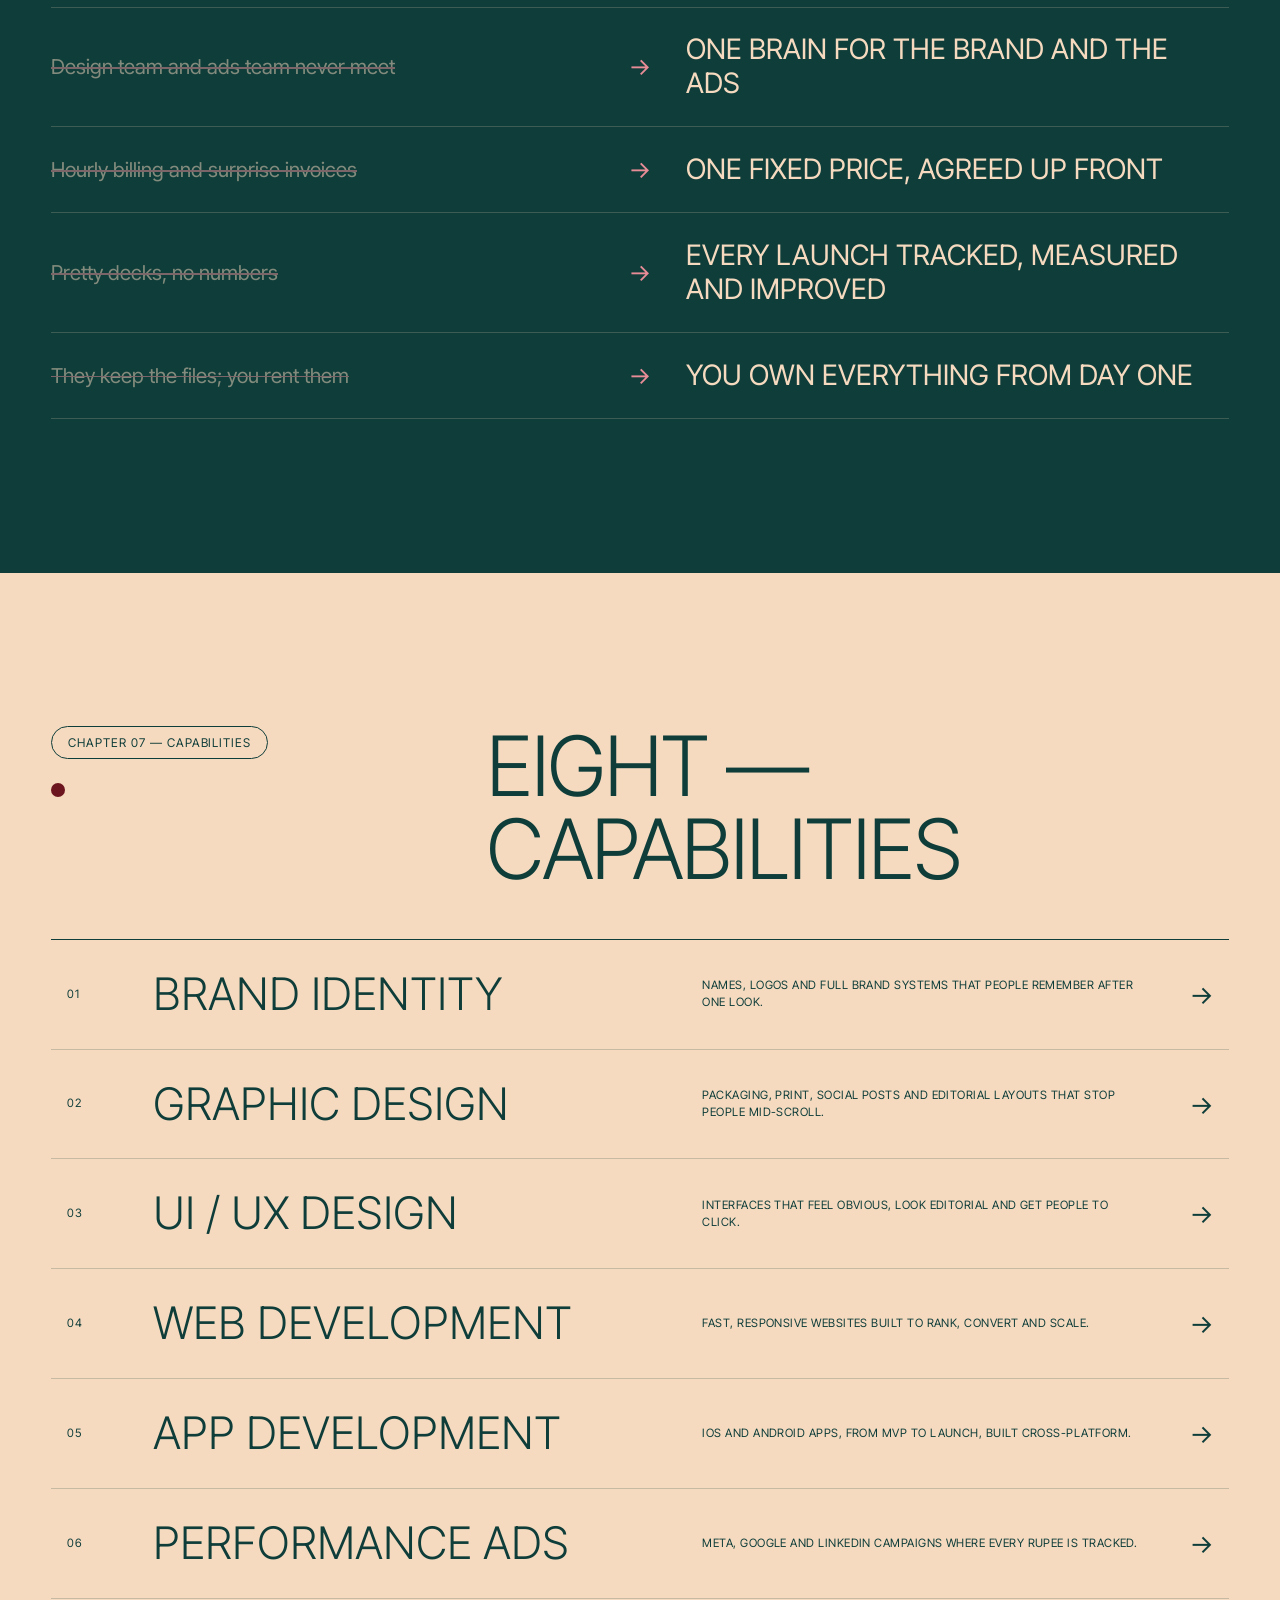
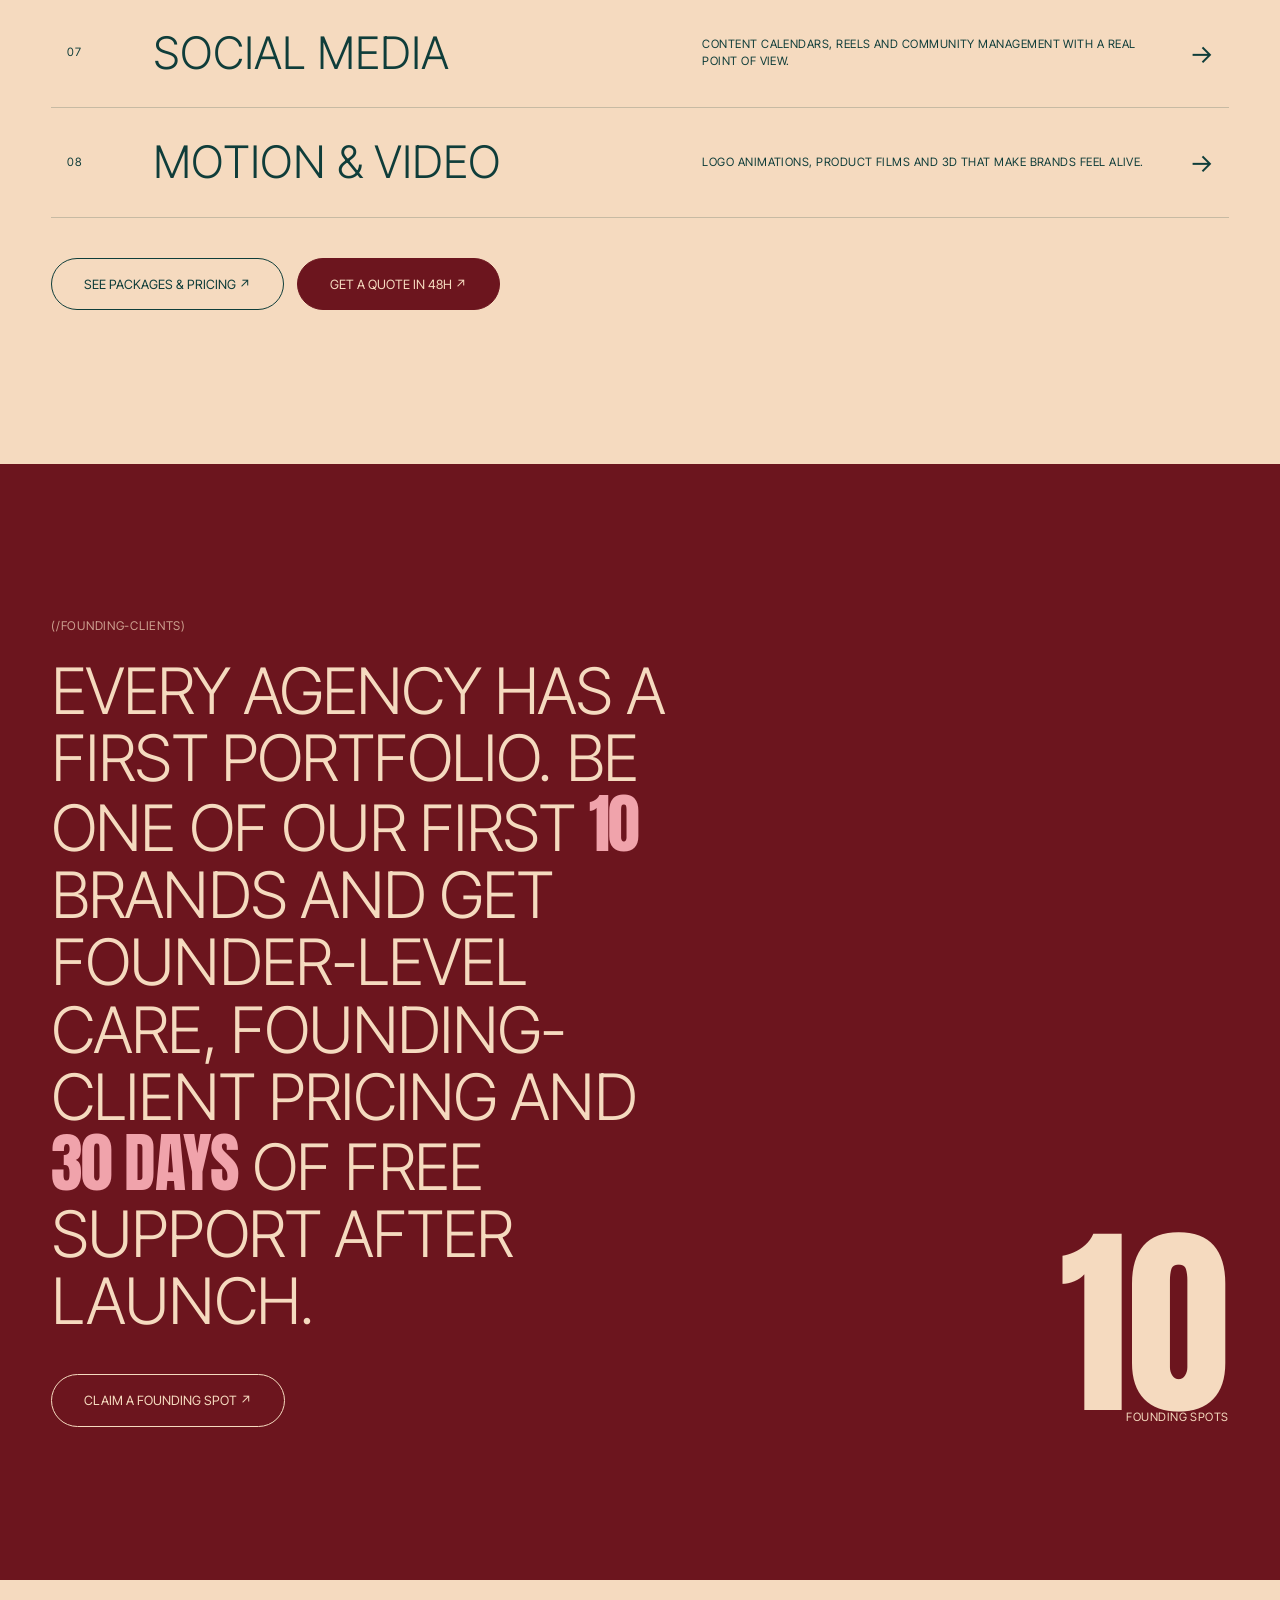
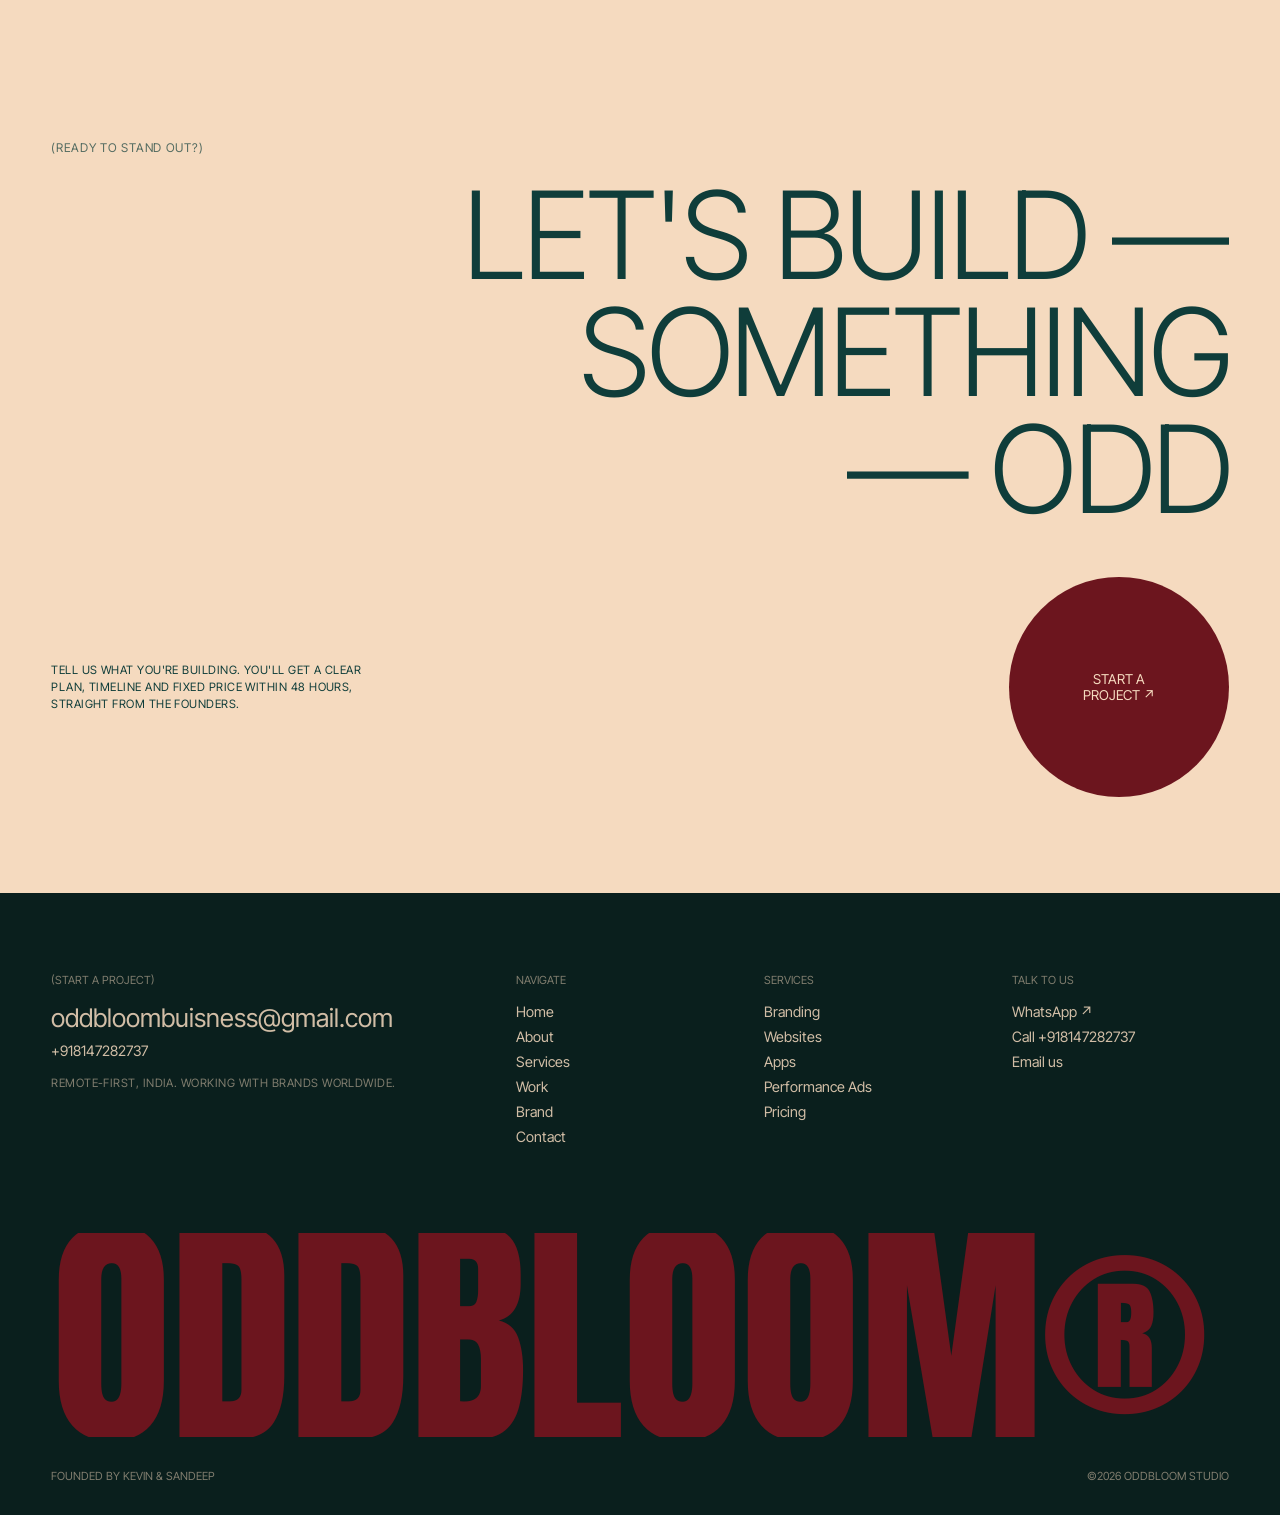
==== commit a1111c78: "remove pricing" ====
--- a/index.html
+++ b/index.html
@@ -41,7 +41,9 @@
   <h1 class="big"><span class="line"><span>A DIGITAL —</span></span><span class="line"><span>AGENCY THAT</span></span><span class="line"><span>— WON'T BLEND</span></span></h1>
   <div class="hero-meta">
     <div class="hero-intro"><p class="hero-lead">We design brands, build websites &amp; apps and run ads for growing businesses. Fixed price, a plan in 48 hours, founders on every project.</p>
-      <div class="hero-cta"><a href="contact.html" class="btn solid"><span>Start a project ↗</span></a><a href="services.html#pricing" class="btn"><span>Packages from ₹49K</span></a></div></div>
+      <div class="hero-cta"><a href="contact.html" class="btn solid"><span>Start a project ↗</span></a>
+        <!-- <a href="services.html#pricing" class="btn"><span>Packages from ₹49K</span></a> -->
+      </div></div>
     <div class="circle-badge"><svg viewBox="0 0 100 100"><defs><path id="c" d="M50,50 m-38,0 a38,38 0 1,1 76,0 a38,38 0 1,1 -76,0"/></defs><text><textPath href="#c">scroll the story ✦ read on ✦ </textPath></text></svg><b>↓</b></div>
   </div>
 </section>
--- a/css/style.css
+++ b/css/style.css
@@ -746,3 +746,8 @@
 /* work grid: cards sit in even rows (no staggered offset) */
 .work-card:nth-child(even){margin-top:0!important}
 .work-grid{align-items:start}
+
+
+.nl-wrap {
+  display: none !important;
+}
